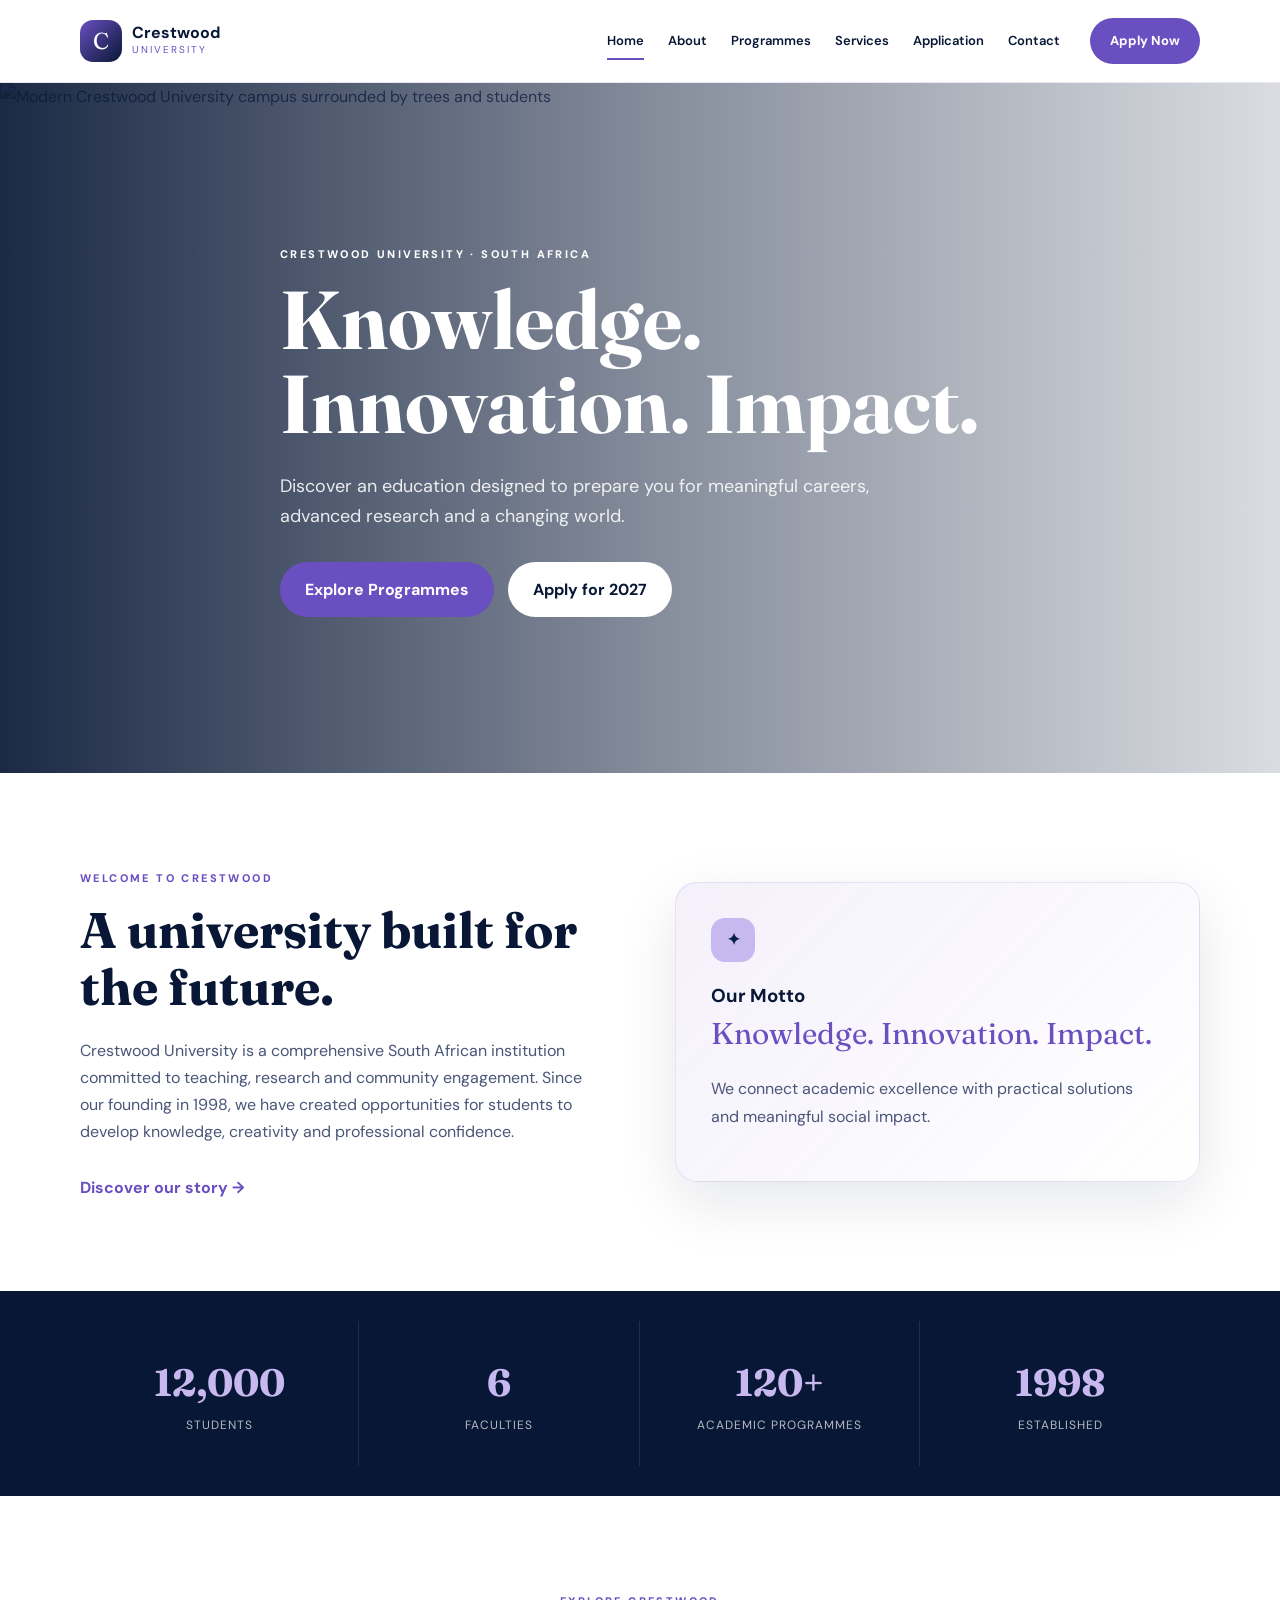
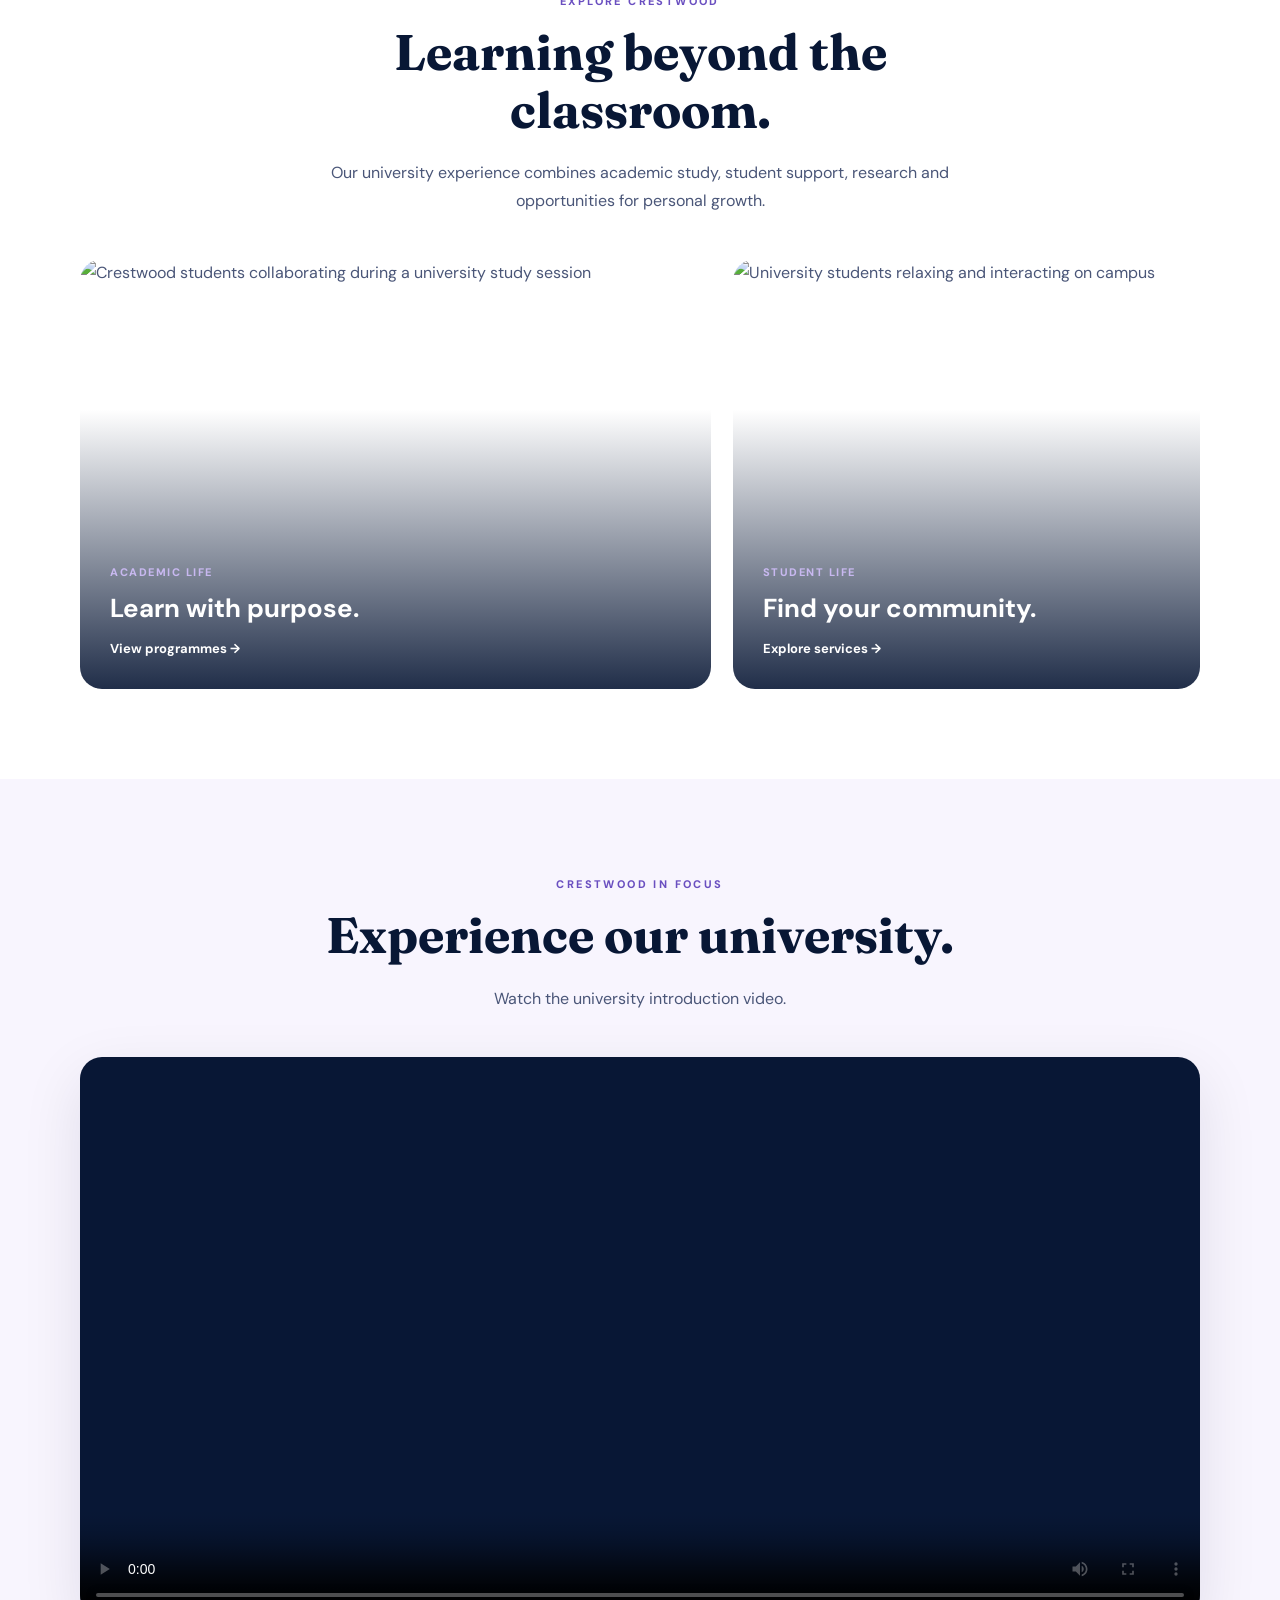
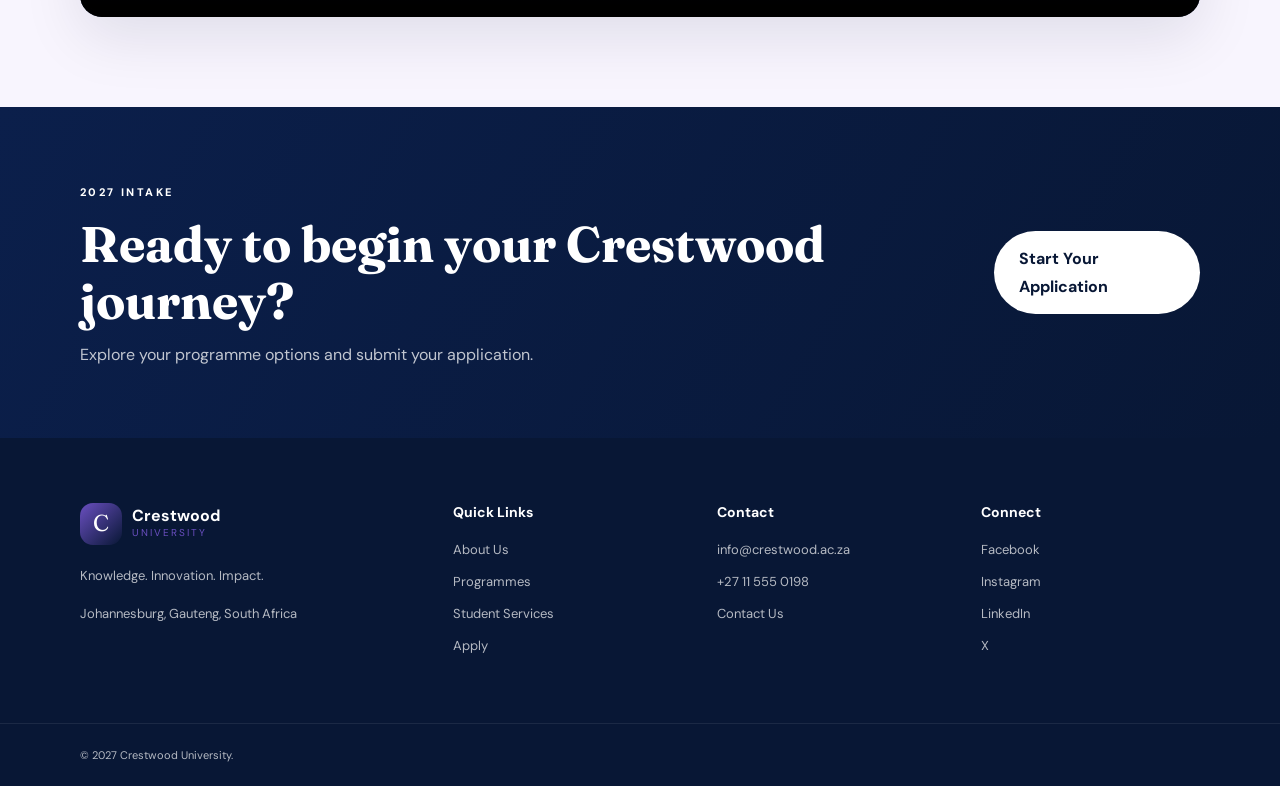
==== about.html @ a7cafe32 "Remove fictional wording from visible site copy" ====
<!DOCTYPE html>
<html lang="en">
<head>
    <meta charset="UTF-8">
    <meta name="viewport" content="width=device-width, initial-scale=1.0">
    <meta name="description" content="Crestwood University - Knowledge. Innovation. Impact.">
    <title>Crestwood University | Home</title>
    <link rel="stylesheet" href="style.css">
</head>
<body>

<header class="site-header">
    <div class="container nav-container">
        <a href="index.html" class="logo">
            <span class="logo-mark">C</span>
            <span>
                <strong>Crestwood</strong>
                <small>University</small>
            </span>
        </a>

        <nav class="main-nav" aria-label="Main navigation">
            <a href="index.html" class="active">Home</a>
            <a href="about.html">About</a>
            <a href="programmes.html">Programmes</a>
            <a href="services.html">Services</a>
            <a href="application.html">Application</a>
            <a href="contact.html">Contact</a>
        </nav>

        <a href="application.html" class="nav-cta">Apply Now</a>
    </div>
</header>

<main>

    <section class="hero">
        <img src="media/campus-hero.jpg" alt="Modern Crestwood University campus surrounded by trees and students">
        <div class="hero-overlay"></div>
        <div class="container hero-content">
            <span class="eyebrow">CRESTWOOD UNIVERSITY · SOUTH AFRICA</span>
            <h1>Knowledge.<br>Innovation. Impact.</h1>
            <p>Discover an education designed to prepare you for meaningful careers, advanced research and a changing world.</p>
            <div class="hero-actions">
                <a href="programmes.html" class="button button-primary">Explore Programmes</a>
                <a href="application.html" class="button button-light">Apply for 2027</a>
            </div>
        </div>
    </section>

    <section class="intro-section section-padding">
        <div class="container two-column">
            <div>
                <span class="eyebrow purple-text">WELCOME TO CRESTWOOD</span>
                <h2>A university built for the future.</h2>
                <p>Crestwood University is a comprehensive South African institution committed to teaching, research and community engagement. Since our founding in 1998, we have created opportunities for students to develop knowledge, creativity and professional confidence.</p>
                <a href="about.html" class="text-link">Discover our story →</a>
            </div>

            <div class="glass-card highlight-card">
                <span class="card-icon">✦</span>
                <h3>Our Motto</h3>
                <p class="large-text">Knowledge. Innovation. Impact.</p>
                <p>We connect academic excellence with practical solutions and meaningful social impact.</p>
            </div>
        </div>
    </section>

    <section class="stats-section">
        <div class="container stats-grid">
            <div class="stat-card">
                <strong>12,000</strong>
                <span>Students</span>
            </div>
            <div class="stat-card">
                <strong>6</strong>
                <span>Faculties</span>
            </div>
            <div class="stat-card">
                <strong>120+</strong>
                <span>Academic Programmes</span>
            </div>
            <div class="stat-card">
                <strong>1998</strong>
                <span>Established</span>
            </div>
        </div>
    </section>

    <section class="section-padding">
        <div class="container">
            <div class="section-heading">
                <span class="eyebrow purple-text">EXPLORE CRESTWOOD</span>
                <h2>Learning beyond the classroom.</h2>
                <p>Our university experience combines academic study, student support, research and opportunities for personal growth.</p>
            </div>

            <div class="image-grid">
                <article class="image-card large-image-card">
                    <img src="media/students-programmes.jpg" alt="Crestwood students collaborating during a university study session">
                    <div class="image-card-content">
                        <span>Academic Life</span>
                        <h3>Learn with purpose.</h3>
                        <a href="programmes.html">View programmes →</a>
                    </div>
                </article>

                <article class="image-card">
                    <img src="media/student-services.jpg" alt="University students relaxing and interacting on campus">
                    <div class="image-card-content">
                        <span>Student Life</span>
                        <h3>Find your community.</h3>
                        <a href="services.html">Explore services →</a>
                    </div>
                </article>
            </div>
        </div>
    </section>

    <section class="video-section section-padding">
        <div class="container">
            <div class="section-heading">
                <span class="eyebrow purple-text">CRESTWOOD IN FOCUS</span>
                <h2>Experience our university.</h2>
                <p>Watch the university introduction video.</p>
            </div>

            <div class="video-wrapper">
                <video controls poster="media/campus-hero.jpg">
                    <source src="media/crestwood-intro.mp4" type="video/mp4">
                    Your browser does not support HTML5 video. Please use a modern browser to view this content.
                </video>
            </div>
        </div>
    </section>

    <section class="cta-section">
        <div class="container cta-content">
            <div>
                <span class="eyebrow">2027 INTAKE</span>
                <h2>Ready to begin your Crestwood journey?</h2>
                <p>Explore your programme options and submit your application.</p>
            </div>
            <a href="application.html" class="button button-light">Start Your Application</a>
        </div>
    </section>

</main>

<footer class="site-footer">
    <div class="container footer-grid">
        <div>
            <a href="index.html" class="logo footer-logo">
                <span class="logo-mark">C</span>
                <span>
                    <strong>Crestwood</strong>
                    <small>University</small>
                </span>
            </a>
            <p>Knowledge. Innovation. Impact.</p>
            <p>Johannesburg, Gauteng, South Africa</p>
        </div>

        <div>
            <h3>Quick Links</h3>
            <a href="about.html">About Us</a>
            <a href="programmes.html">Programmes</a>
            <a href="services.html">Student Services</a>
            <a href="application.html">Apply</a>
        </div>

        <div>
            <h3>Contact</h3>
            <a href="mailto:info@crestwood.ac.za">info@crestwood.ac.za</a>
            <a href="tel:+27115550198">+27 11 555 0198</a>
            <a href="contact.html">Contact Us</a>
        </div>

        <div>
            <h3>Connect</h3>
            <a href="#" aria-label="Crestwood University Facebook">Facebook</a>
            <a href="#" aria-label="Crestwood University Instagram">Instagram</a>
            <a href="#" aria-label="Crestwood University LinkedIn">LinkedIn</a>
            <a href="#" aria-label="Crestwood University X">X</a>
        </div>
    </div>

    <div class="footer-bottom">
        <div class="container">
            <p>&copy; 2027 Crestwood University.</p>
        </div>
    </div>
</footer>

<script src="script.js"></script>
</body>
</html>
---- style.css ----
@import url('https://fonts.googleapis.com/css2?family=DM+Sans:wght@400;500;600;700;800&family=Fraunces:opsz,wght@9..144,600;9..144,700&display=swap');

:root {
    --navy-900: #081735;
    --navy-800: #0B1F4B;
    --navy-700: #1B3A80;

    --lilac-300: #C8B8F0;
    --lilac-200: #DDD2F7;
    --lilac-100: #EFEAFB;
    --lilac-50: #F8F5FE;

    --violet-600: #6A4FC0;
    --white: #FFFFFF;
    --muted: #4A5678;
    --error: #9E1A2D;
    --error-bg: #FDF2F2;
    --success: #12643E;
    --success-bg: #F0FDF4;

    --font-serif: "Fraunces", Georgia, serif;
    --font-sans: "DM Sans", -apple-system, BlinkMacSystemFont, "Segoe UI", Roboto, sans-serif;

    --text: var(--muted);
    --border: rgba(106, 79, 192, 0.14);
    --shadow: 0 20px 60px rgba(8, 23, 53, 0.10);
    --radius: 22px;
    --transition: 0.3s ease;
}

* {
    margin: 0;
    padding: 0;
    box-sizing: border-box;
}

html {
    scroll-behavior: smooth;
}

body {
    font-family: var(--font-sans);
    color: var(--text);
    background: var(--white);
    line-height: 1.7;
}

img {
    display: block;
    width: 100%;
}

a {
    color: inherit;
    text-decoration: none;
}

button,
input,
select,
textarea {
    font: inherit;
}

.container {
    width: min(1120px, calc(100% - 40px));
    margin: 0 auto;
}

.site-header {
    position: sticky;
    top: 0;
    z-index: 1000;
    background: rgba(255, 255, 255, 0.92);
    backdrop-filter: blur(18px);
    border-bottom: 1px solid var(--border);
}

.nav-container {
    min-height: 82px;
    display: flex;
    align-items: center;
    gap: 30px;
}

.logo {
    display: flex;
    align-items: center;
    gap: 10px;
    color: var(--navy-900);
    margin-right: auto;
}

.logo-mark {
    width: 42px;
    height: 42px;
    display: grid;
    place-items: center;
    border-radius: 13px;
    color: var(--white);
    background: linear-gradient(135deg, var(--violet-600), var(--navy-900));
    font-family: var(--font-serif);
    font-size: 23px;
}

.logo strong,
.logo small {
    display: block;
}

.logo strong {
    font-size: 16px;
    line-height: 1.1;
}

.logo small {
    font-size: 10px;
    text-transform: uppercase;
    letter-spacing: 2px;
    color: var(--violet-600);
}

.main-nav {
    display: flex;
    align-items: center;
    gap: 24px;
}

.main-nav a {
    font-size: 13px;
    font-weight: 600;
    color: var(--navy-900);
    position: relative;
    padding: 30px 0;
}

.main-nav a::after {
    content: "";
    position: absolute;
    left: 0;
    right: 0;
    bottom: 22px;
    height: 2px;
    background: var(--violet-600);
    transform: scaleX(0);
    transition: var(--transition);
}

.main-nav a:hover::after,
.main-nav a.active::after {
    transform: scaleX(1);
}

.nav-cta,
.button {
    display: inline-flex;
    align-items: center;
    justify-content: center;
    border-radius: 999px;
    font-weight: 700;
    transition: var(--transition);
    cursor: pointer;
}

.nav-cta {
    background: var(--violet-600);
    color: var(--white);
    padding: 12px 20px;
    font-size: 13px;
}

.nav-cta:hover,
.button-primary:hover {
    background: var(--navy-800);
    transform: translateY(-2px);
}

.hero {
    position: relative;
    min-height: 690px;
    display: flex;
    align-items: center;
    overflow: hidden;
}

.hero > img {
    position: absolute;
    inset: 0;
    width: 100%;
    height: 100%;
    object-fit: cover;
}

.hero-overlay {
    position: absolute;
    inset: 0;
    background: linear-gradient(90deg, rgba(8, 23, 53, 0.92), rgba(8, 23, 53, 0.5), rgba(8, 23, 53, 0.15));
}

.hero-content {
    position: relative;
    z-index: 2;
    color: var(--white);
    max-width: 720px;
}

.eyebrow {
    display: inline-block;
    margin-bottom: 14px;
    font-size: 11px;
    font-weight: 800;
    letter-spacing: 2.4px;
    text-transform: uppercase;
}

.purple-text {
    color: var(--violet-600);
}

.hero h1,
.page-hero h1 {
    font-family: var(--font-serif);
    font-size: clamp(48px, 7vw, 82px);
    line-height: 1.03;
    margin-bottom: 24px;
}

.hero p {
    max-width: 620px;
    font-size: 18px;
    color: rgba(255, 255, 255, 0.88);
    margin-bottom: 30px;
}

.hero-actions,
.form-actions {
    display: flex;
    flex-wrap: wrap;
    gap: 14px;
}

.button {
    padding: 14px 25px;
    border: 0;
}

.button-primary {
    color: var(--white);
    background: var(--violet-600);
}

.button-light {
    color: var(--navy-900);
    background: var(--white);
}

.button-secondary {
    color: var(--navy-900);
    background: var(--lilac-50);
}

.button-secondary:hover {
    background: var(--lilac-300);
}

.section-padding {
    padding: 90px 0;
}

.intro-section {
    background: var(--white);
}

.two-column {
    display: grid;
    grid-template-columns: 1fr 1fr;
    gap: 70px;
    align-items: center;
}

h2 {
    color: var(--navy-900);
    font-family: var(--font-serif);
    font-size: clamp(34px, 4vw, 50px);
    line-height: 1.15;
    margin-bottom: 20px;
}

h3 {
    color: var(--navy-900);
    line-height: 1.3;
}

p {
    margin-bottom: 16px;
}

.text-link {
    display: inline-block;
    color: var(--violet-600);
    font-weight: 700;
    margin-top: 12px;
}

.glass-card {
    background: rgba(255, 255, 255, 0.65);
    border: 1px solid rgba(106, 79, 192, 0.15);
    box-shadow: var(--shadow);
    backdrop-filter: blur(18px);
    border-radius: var(--radius);
    padding: 35px;
}

.highlight-card {
    background: linear-gradient(135deg, rgba(243, 239, 251, 0.9), rgba(255, 255, 255, 0.8));
}

.card-icon {
    display: inline-grid;
    place-items: center;
    width: 44px;
    height: 44px;
    border-radius: 14px;
    background: var(--lilac-300);
    color: var(--navy-800);
    font-weight: 800;
    margin-bottom: 22px;
}

.large-text {
    color: var(--violet-600);
    font-family: var(--font-serif);
    font-size: 30px;
}

.stats-section {
    padding: 30px 0;
    background: var(--navy-900);
}

.stats-grid {
    display: grid;
    grid-template-columns: repeat(4, 1fr);
    gap: 1px;
}

.stat-card {
    text-align: center;
    color: var(--white);
    padding: 30px;
    border-right: 1px solid rgba(255, 255, 255, 0.1);
}

.stat-card:last-child {
    border-right: 0;
}

.stat-card strong,
.stat-card span {
    display: block;
}

.stat-card strong {
    font-family: var(--font-serif);
    font-size: 38px;
    color: var(--lilac-300);
}

.stat-card span {
    font-size: 12px;
    text-transform: uppercase;
    letter-spacing: 1px;
    color: rgba(255, 255, 255, 0.7);
}

.section-heading {
    max-width: 700px;
    margin: 0 auto 45px;
    text-align: center;
}

.left-heading {
    text-align: left;
    margin-left: 0;
    margin-bottom: 30px;
}

.image-grid {
    display: grid;
    grid-template-columns: 1.35fr 1fr;
    gap: 22px;
}

.image-card {
    position: relative;
    min-height: 430px;
    overflow: hidden;
    border-radius: var(--radius);
}

.image-card img {
    height: 100%;
    object-fit: cover;
    transition: transform 0.5s ease;
}

.image-card:hover img {
    transform: scale(1.04);
}

.image-card::after {
    content: "";
    position: absolute;
    inset: 0;
    background: linear-gradient(transparent 35%, rgba(8, 23, 53, 0.9));
}

.image-card-content {
    position: absolute;
    z-index: 2;
    left: 30px;
    right: 30px;
    bottom: 28px;
    color: var(--white);
}

.image-card-content span {
    color: var(--lilac-300);
    font-size: 11px;
    text-transform: uppercase;
    letter-spacing: 1.5px;
    font-weight: 800;
}

.image-card-content h3 {
    color: var(--white);
    font-size: 26px;
    margin: 8px 0;
}

.image-card-content a {
    font-size: 13px;
    font-weight: 700;
}

.video-section {
    background: var(--lilac-50);
}

.video-wrapper {
    overflow: hidden;
    border-radius: var(--radius);
    box-shadow: var(--shadow);
    background: var(--navy-900);
}

.video-wrapper video {
    width: 100%;
    display: block;
    max-height: 600px;
}

.cta-section {
    background: linear-gradient(120deg, var(--navy-800), var(--navy-900));
    color: var(--white);
    padding: 70px 0;
}

.cta-content {
    display: flex;
    align-items: center;
    justify-content: space-between;
    gap: 40px;
}

.cta-content h2 {
    color: var(--white);
    margin-bottom: 10px;
}

.cta-content p {
    color: rgba(255, 255, 255, 0.75);
    margin-bottom: 0;
}

.page-hero {
    padding: 130px 0 110px;
    color: var(--white);
    background:
            radial-gradient(circle at 80% 20%, rgba(217, 200, 243, 0.35), transparent 30%),
            linear-gradient(135deg, var(--navy-900), var(--navy-800));
}

.page-hero h1 {
    font-size: clamp(44px, 6vw, 70px);
    max-width: 850px;
}

.page-hero p {
    max-width: 650px;
    color: rgba(255, 255, 255, 0.78);
    font-size: 17px;
}

.rounded-image {
    overflow: hidden;
    border-radius: var(--radius);
    box-shadow: var(--shadow);
}

.rounded-image img {
    aspect-ratio: 4 / 3;
    object-fit: cover;
}

.soft-section {
    background: var(--lilac-50);
}

.mission-grid,
.faculty-grid,
.card-grid {
    display: grid;
    gap: 22px;
}

.mission-grid {
    grid-template-columns: repeat(3, 1fr);
}

.faculty-grid {
    grid-template-columns: repeat(3, 1fr);
}

.faculty-card {
    padding: 30px;
    border: 1px solid var(--border);
    border-radius: var(--radius);
    background: var(--white);
    transition: var(--transition);
}

.faculty-card:hover,
.service-card:hover {
    transform: translateY(-5px);
    box-shadow: var(--shadow);
}

.faculty-card span,
.service-number {
    color: var(--violet-600);
    font-weight: 800;
    font-size: 12px;
}

.faculty-card h3 {
    margin: 18px 0 10px;
    font-size: 20px;
}

.faculty-card p {
    color: var(--muted);
    font-size: 14px;
}

.table-wrapper {
    overflow-x: auto;
    border-radius: var(--radius);
    box-shadow: var(--shadow);
}

table {
    width: 100%;
    border-collapse: collapse;
    background: var(--white);
    min-width: 850px;
}

caption {
    position: absolute;
    width: 1px;
    height: 1px;
    padding: 0;
    margin: -1px;
    overflow: hidden;
    clip: rect(0, 0, 0, 0);
    white-space: nowrap;
    border: 0;
}

th,
td {
    padding: 17px 18px;
    text-align: left;
    border-bottom: 1px solid var(--border);
}

th {
    background: var(--navy-900);
    color: var(--white);
    font-size: 12px;
    text-transform: uppercase;
    letter-spacing: 0.7px;
}

td {
    font-size: 14px;
}

tbody tr:hover {
    background: var(--lilac-50);
}

.four-columns {
    grid-template-columns: repeat(4, 1fr);
}

.service-grid {
    display: grid;
    grid-template-columns: repeat(3, 1fr);
    gap: 22px;
}

.service-card {
    padding: 35px;
    border-radius: var(--radius);
    background: var(--white);
    border: 1px solid var(--border);
    transition: var(--transition);
}

.service-card h3 {
    margin: 14px 0;
}

.service-card p {
    color: var(--muted);
    font-size: 14px;
}

.service-card a {
    color: var(--violet-600);
    font-size: 13px;
    font-weight: 700;
}

.external-links-section {
    background: var(--white);
}

.link-list {
    display: grid;
    gap: 12px;
}

.link-list a {
    display: flex;
    align-items: center;
    justify-content: space-between;
    padding: 22px 25px;
    border-radius: 15px;
    background: var(--lilac-50);
    color: var(--navy-900);
    font-weight: 700;
    transition: var(--transition);
}

.link-list a:hover {
    background: var(--lilac-300);
    transform: translateX(5px);
}

.application-layout {
    display: grid;
    grid-template-columns: 0.75fr 1.25fr;
    gap: 45px;
    align-items: start;
}

.application-intro > img {
    border-radius: var(--radius);
    aspect-ratio: 4 / 3;
    object-fit: cover;
    margin-bottom: 25px;
}

.check-list {
    list-style: none;
    display: grid;
    gap: 12px;
}

.check-list li {
    padding-left: 28px;
    position: relative;
}

.check-list li::before {
    content: "✓";
    position: absolute;
    left: 0;
    color: var(--violet-600);
    font-weight: 800;
}

.form-card {
    background: var(--white);
    border: 1px solid var(--border);
    border-radius: var(--radius);
    padding: 40px;
    box-shadow: var(--shadow);
}

fieldset {
    border: 0;
    padding: 0;
    margin: 0 0 35px;
}

legend {
    width: 100%;
    padding-bottom: 12px;
    margin-bottom: 22px;
    border-bottom: 1px solid var(--border);
    color: var(--navy-900);
    font-family: var(--font-serif);
    font-size: 25px;
    font-weight: 700;
}

.form-grid {
    display: grid;
    grid-template-columns: repeat(2, 1fr);
    gap: 20px;
}

.form-group {
    display: flex;
    flex-direction: column;
}

.full-width {
    grid-column: 1 / -1;
}

.form-group label,
.field-description {
    color: var(--navy-900);
    font-size: 13px;
    font-weight: 700;
    margin-bottom: 8px;
}

input,
select,
textarea {
    width: 100%;
    border: 1px solid rgba(8, 23, 53, 0.14);
    border-radius: 12px;
    padding: 13px 15px;
    background: #F8F5FE;
    color: var(--text);
    outline: none;
    transition: var(--transition);
}

input:focus,
select:focus,
textarea:focus {
    border-color: var(--violet-600);
    box-shadow: 0 0 0 4px rgba(106, 79, 192, 0.1);
}

textarea {
    resize: vertical;
}

.radio-group,
.checkbox-group {
    display: flex;
    flex-wrap: wrap;
    gap: 15px 25px;
}

.radio-group label,
.checkbox-group label {
    display: flex;
    align-items: center;
    gap: 8px;
    font-size: 14px;
    cursor: pointer;
}

.radio-group input,
.checkbox-group input {
    width: auto;
}

.error-message {
    min-height: 18px;
    color: #9E1A2D;
    font-size: 12px;
    margin-top: 5px;
}

.form-message {
    display: none;
    padding: 16px 18px;
    margin-bottom: 20px;
    border-radius: 12px;
    font-size: 14px;
    font-weight: 600;
}

.form-message.success {
    display: block;
    color: #12643E;
    background: #F0FDF4;
    border: 1px solid #C8B8F0;
}

.form-message.error {
    display: block;
    color: #9E1A2D;
    background: #FDF2F2;
    border: 1px solid #DDD2F7;
}

.contact-grid {
    display: grid;
    grid-template-columns: 1fr 1fr;
    gap: 70px;
    align-items: center;
}

.contact-details {
    display: grid;
    gap: 25px;
    margin-top: 35px;
}

.contact-details div {
    padding-bottom: 20px;
    border-bottom: 1px solid var(--border);
}

.contact-details span,
.contact-details strong,
.contact-details a {
    display: block;
}

.contact-details span {
    color: var(--violet-600);
    font-size: 11px;
    text-transform: uppercase;
    letter-spacing: 1.5px;
    font-weight: 800;
    margin-bottom: 5px;
}

.contact-details strong,
.contact-details a {
    color: var(--navy-900);
}

.contact-details a:hover {
    color: var(--violet-600);
}

.narrow-container {
    max-width: 850px;
}

.site-footer {
    background: var(--navy-900);
    color: rgba(255, 255, 255, 0.7);
    padding-top: 65px;
}

.footer-grid {
    display: grid;
    grid-template-columns: 1.5fr 1fr 1fr 1fr;
    gap: 45px;
    padding-bottom: 55px;
}

.footer-logo {
    color: var(--white);
    margin-bottom: 20px;
}

.site-footer h3 {
    color: var(--white);
    font-size: 14px;
    margin-bottom: 18px;
}

.site-footer p {
    font-size: 13px;
}

.site-footer > .container a:not(.logo) {
    display: block;
    font-size: 13px;
    margin-bottom: 10px;
}

.site-footer > .container a:not(.logo):hover {
    color: var(--lilac-300);
}

.footer-bottom {
    padding: 22px 0;
    border-top: 1px solid rgba(255, 255, 255, 0.08);
}

.footer-bottom p {
    margin: 0;
    font-size: 11px;
}

@media (max-width: 1000px) {
    .main-nav {
        gap: 14px;
    }

    .main-nav a {
        font-size: 12px;
    }

    .nav-container {
        gap: 18px;
    }

    .service-grid,
    .faculty-grid {
        grid-template-columns: repeat(2, 1fr);
    }

    .four-columns {
        grid-template-columns: repeat(2, 1fr);
    }

    .footer-grid {
        grid-template-columns: repeat(2, 1fr);
    }
}

@media (max-width: 760px) {
    .container {
        width: min(100% - 28px, 600px);
    }

    .site-header {
        position: relative;
    }

    .nav-container {
        flex-wrap: wrap;
        padding: 16px 0;
    }

    .logo {
        margin-right: auto;
    }

    .main-nav {
        order: 3;
        width: 100%;
        overflow-x: auto;
        justify-content: flex-start;
        padding-bottom: 3px;
    }

    .main-nav a {
        white-space: nowrap;
        padding: 8px 0;
    }

    .main-nav a::after {
        bottom: 0;
    }

    .nav-cta {
        padding: 10px 16px;
    }

    .hero {
        min-height: 610px;
    }

    .hero h1 {
        font-size: 50px;
    }

    .hero p {
        font-size: 16px;
    }

    .section-padding {
        padding: 65px 0;
    }

    .two-column,
    .contact-grid,
    .application-layout,
    .image-grid {
        grid-template-columns: 1fr;
        gap: 35px;
    }

    .stats-grid {
        grid-template-columns: repeat(2, 1fr);
    }

    .stat-card {
        border-bottom: 1px solid rgba(255, 255, 255, 0.1);
    }

    .mission-grid,
    .service-grid,
    .faculty-grid,
    .four-columns {
        grid-template-columns: 1fr;
    }

    .form-grid {
        grid-template-columns: 1fr;
    }

    .full-width {
        grid-column: auto;
    }

    .form-card {
        padding: 25px;
    }

    .cta-content {
        align-items: flex-start;
        flex-direction: column;
    }

    .footer-grid {
        grid-template-columns: 1fr;
        gap: 30px;
    }

    .page-hero {
        padding: 90px 0 80px;
    }

    .page-hero h1 {
        font-size: 48px;
    }
}

@media (max-width: 480px) {
    .hero h1 {
        font-size: 42px;
    }

    .hero-actions,
    .form-actions {
        flex-direction: column;
        align-items: stretch;
    }

    .button {
        width: 100%;
    }

    .stats-grid {
        grid-template-columns: 1fr;
    }

    .stat-card {
        border-right: 0;
    }

    .radio-group,
    .checkbox-group {
        flex-direction: column;
        gap: 12px;
    }
}
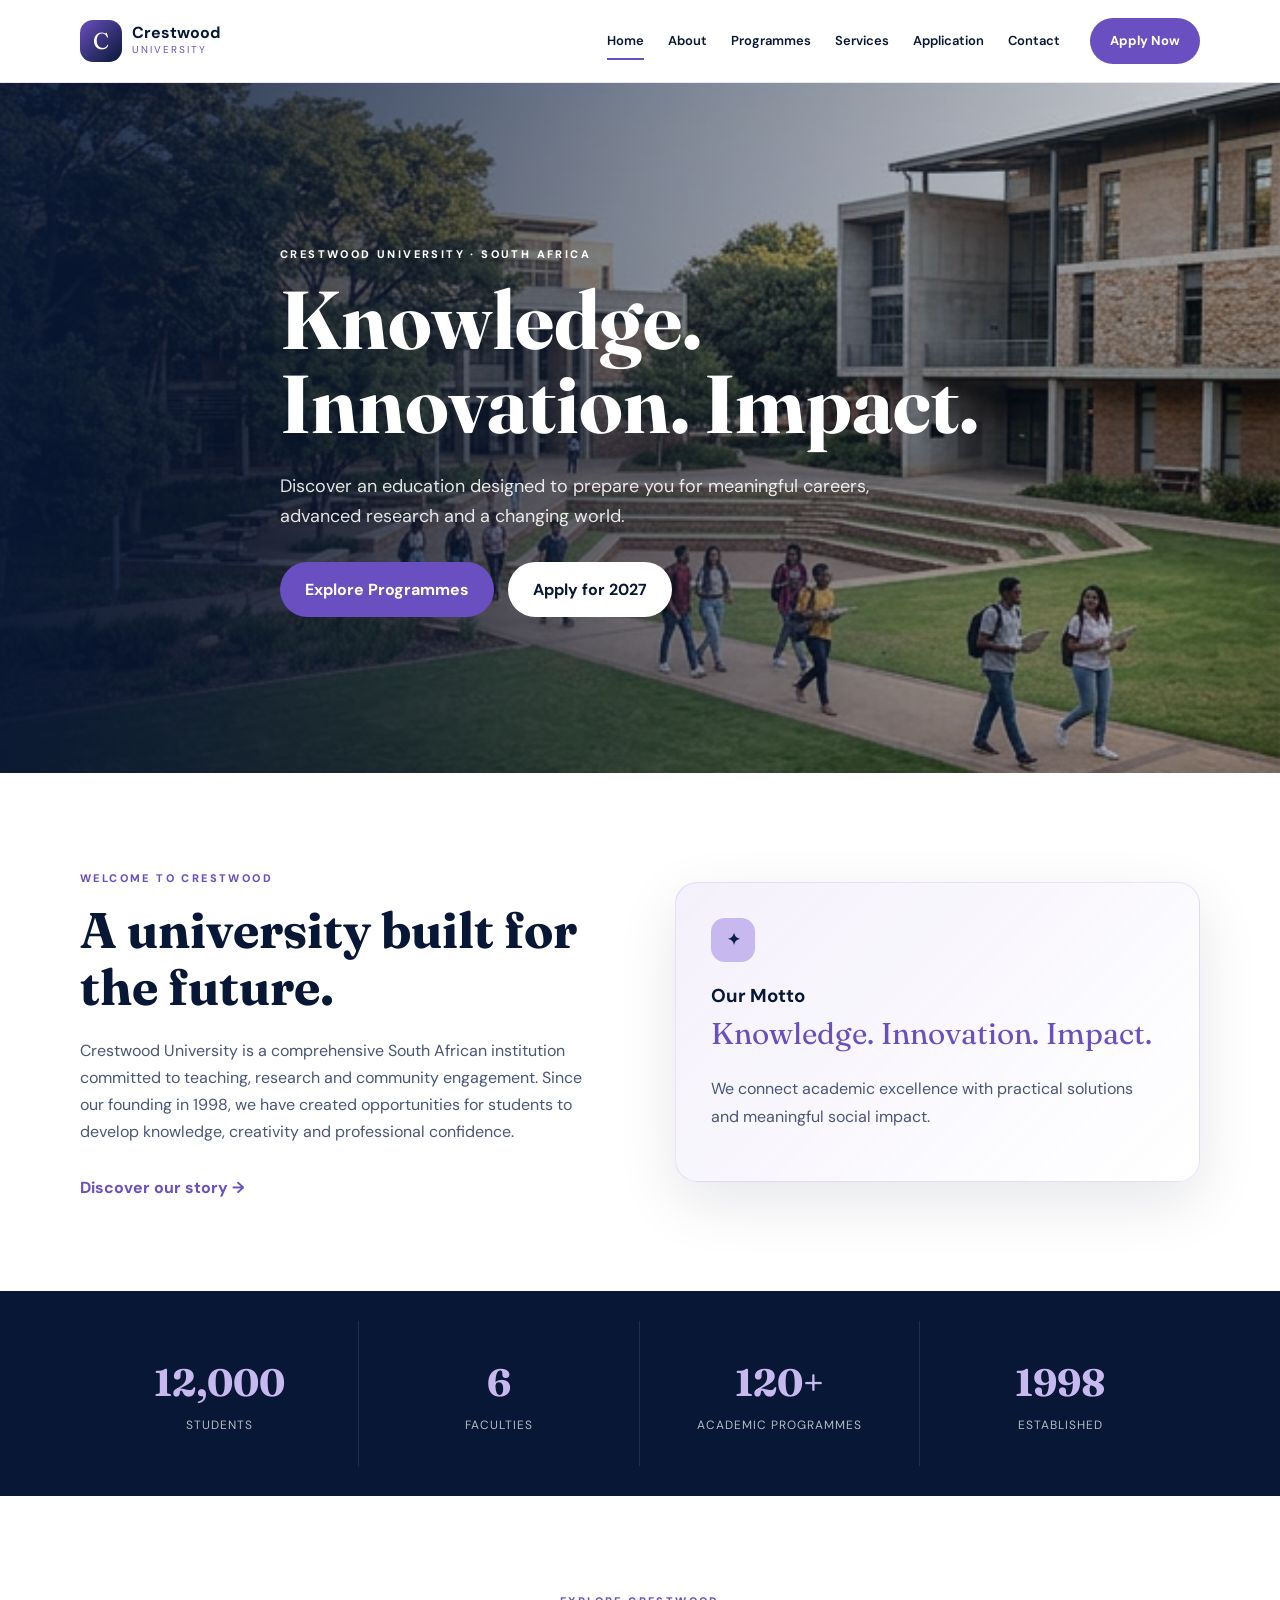
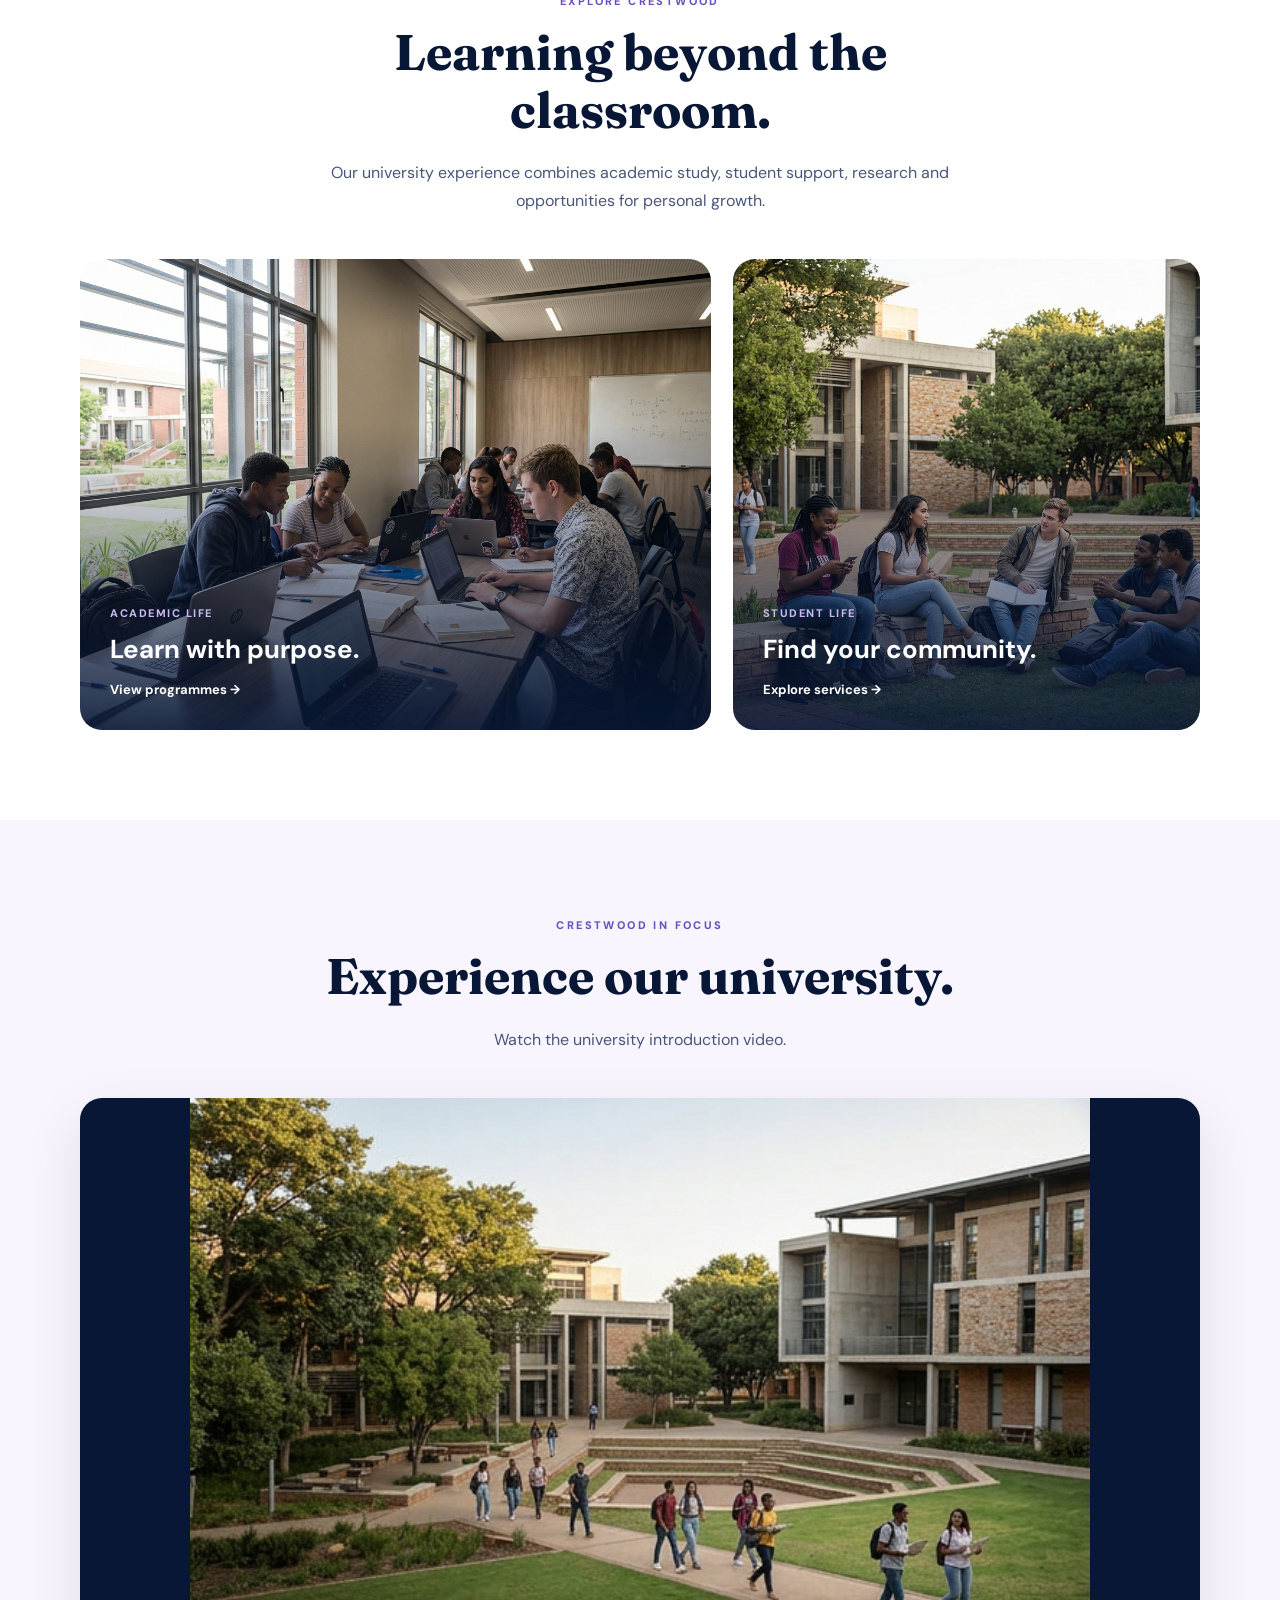
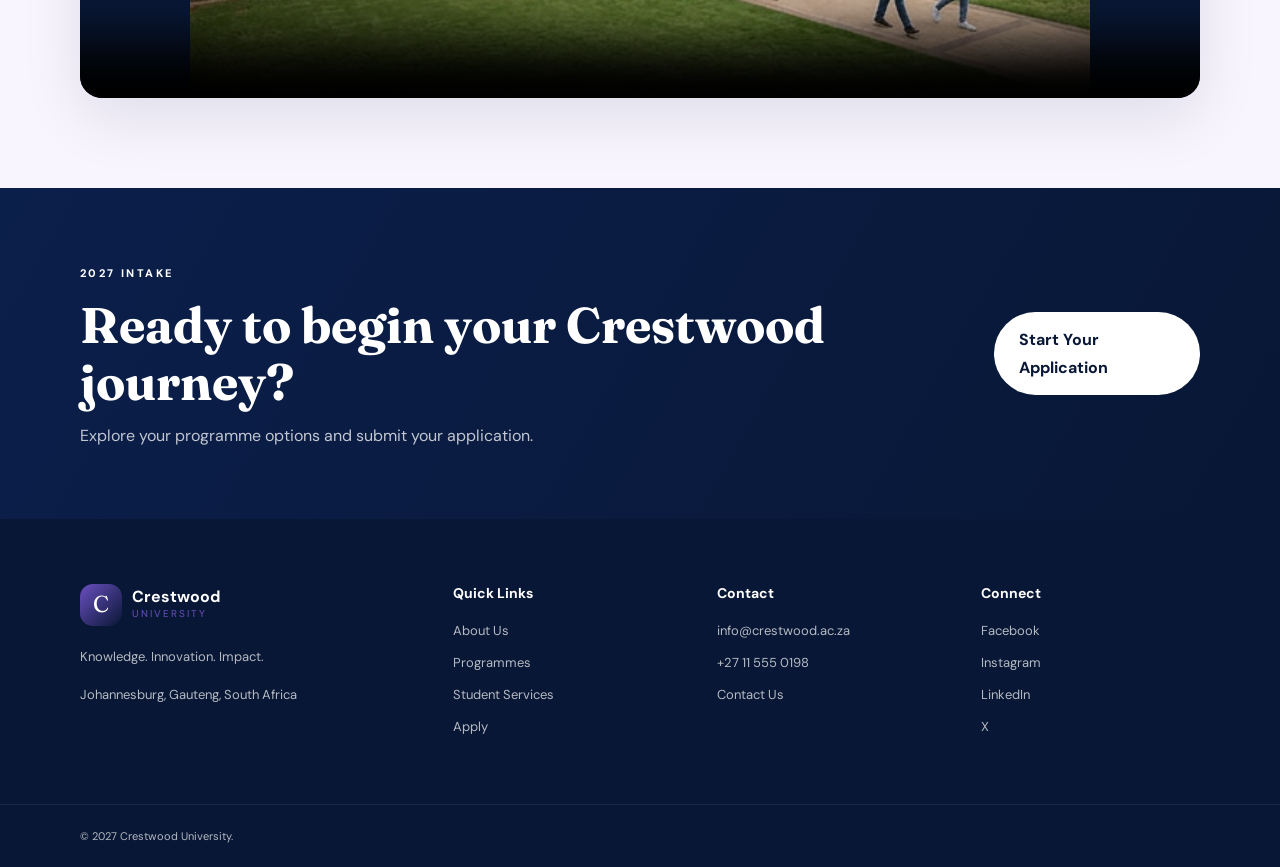
==== commit 5a3a8b2a: "Added media files" ====
--- a/about.html
+++ b/about.html
@@ -35,7 +35,7 @@
 <main>
 
     <section class="hero">
-        <img src="media/campus-hero.jpg" alt="Modern Crestwood University campus surrounded by trees and students">
+        <img src="media/campus-hero.png" alt="Modern Crestwood University campus surrounded by trees and students">
         <div class="hero-overlay"></div>
         <div class="container hero-content">
             <span class="eyebrow">CRESTWOOD UNIVERSITY · SOUTH AFRICA</span>
@@ -97,7 +97,7 @@
 
             <div class="image-grid">
                 <article class="image-card large-image-card">
-                    <img src="media/students-programmes.jpg" alt="Crestwood students collaborating during a university study session">
+                    <img src="media/students-programmes.png" alt="Crestwood students collaborating during a university study session">
                     <div class="image-card-content">
                         <span>Academic Life</span>
                         <h3>Learn with purpose.</h3>
@@ -106,7 +106,7 @@
                 </article>
 
                 <article class="image-card">
-                    <img src="media/student-services.jpg" alt="University students relaxing and interacting on campus">
+                    <img src="media/student-services.png" alt="University students relaxing and interacting on campus">
                     <div class="image-card-content">
                         <span>Student Life</span>
                         <h3>Find your community.</h3>
@@ -126,7 +126,7 @@
             </div>
 
             <div class="video-wrapper">
-                <video controls poster="media/campus-hero.jpg">
+                <video controls poster="media/campus-hero.png">
                     <source src="media/crestwood-intro.mp4" type="video/mp4">
                     Your browser does not support HTML5 video. Please use a modern browser to view this content.
                 </video>
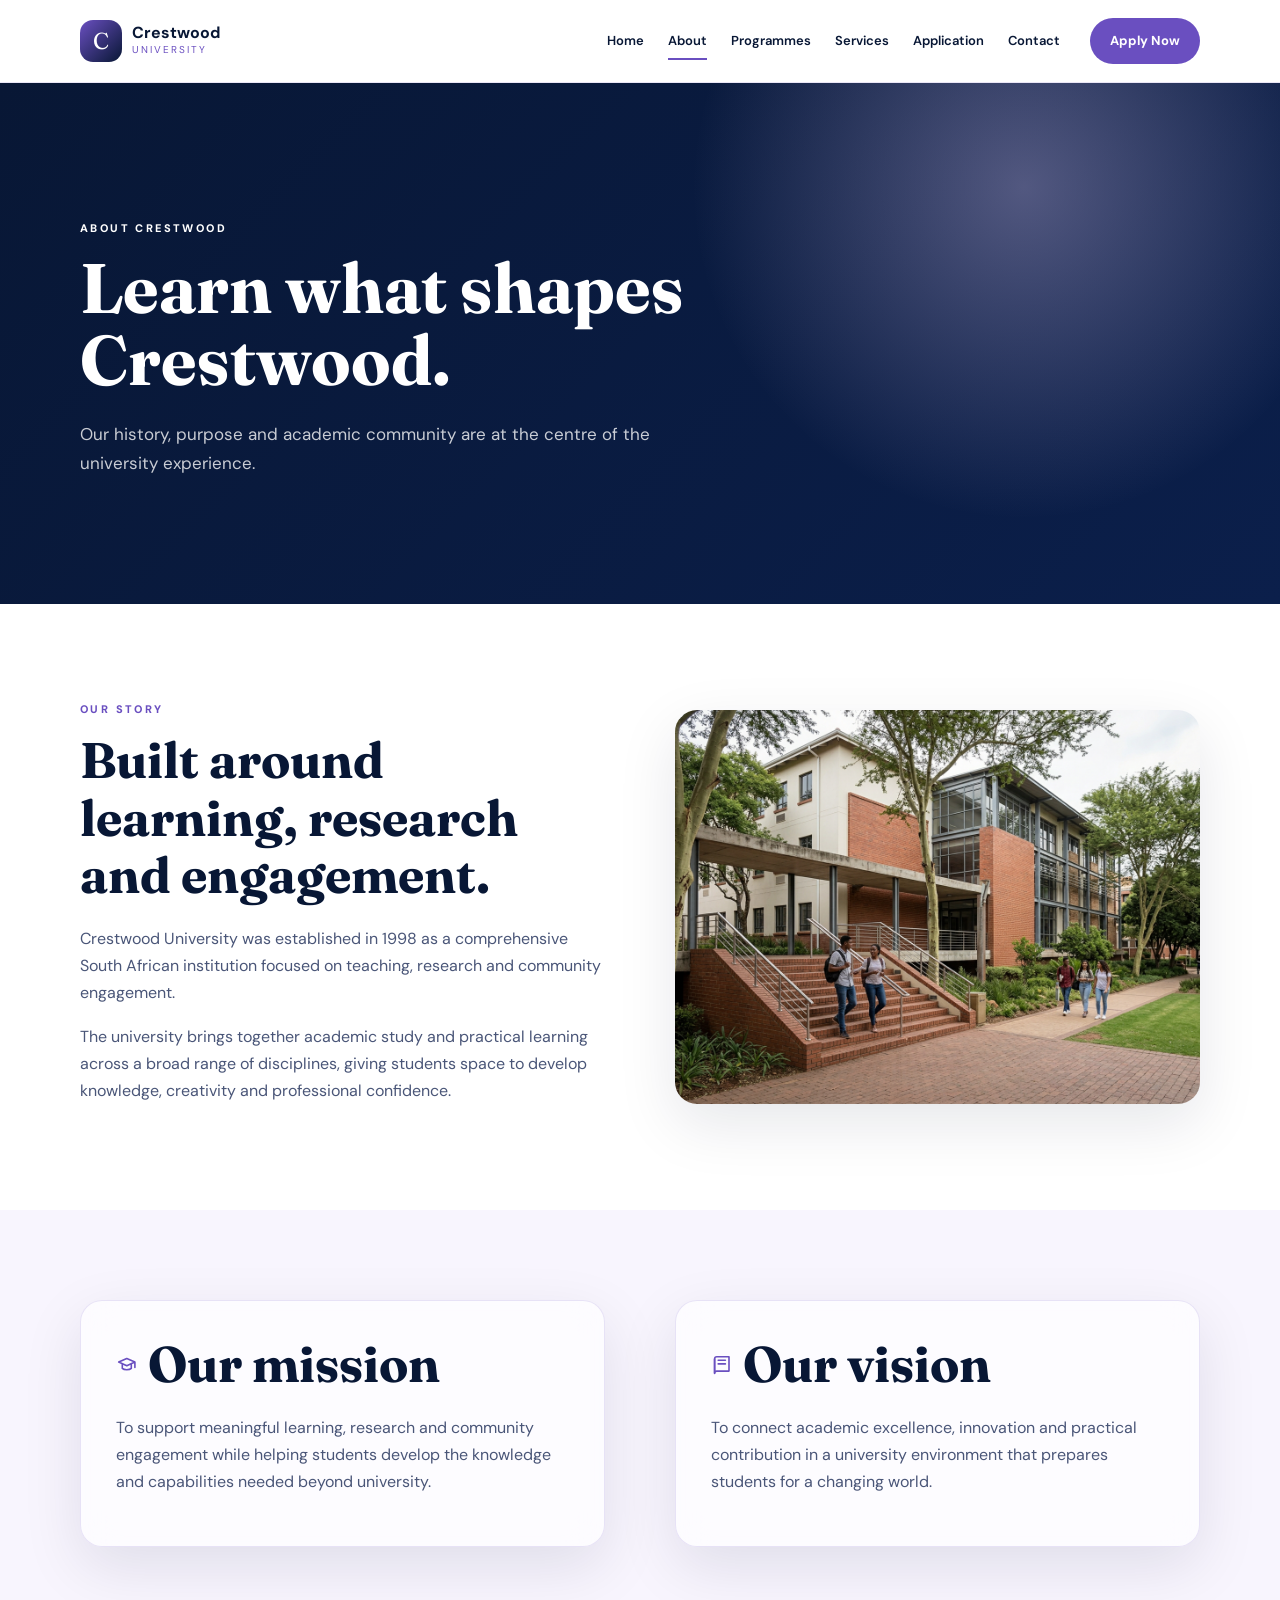
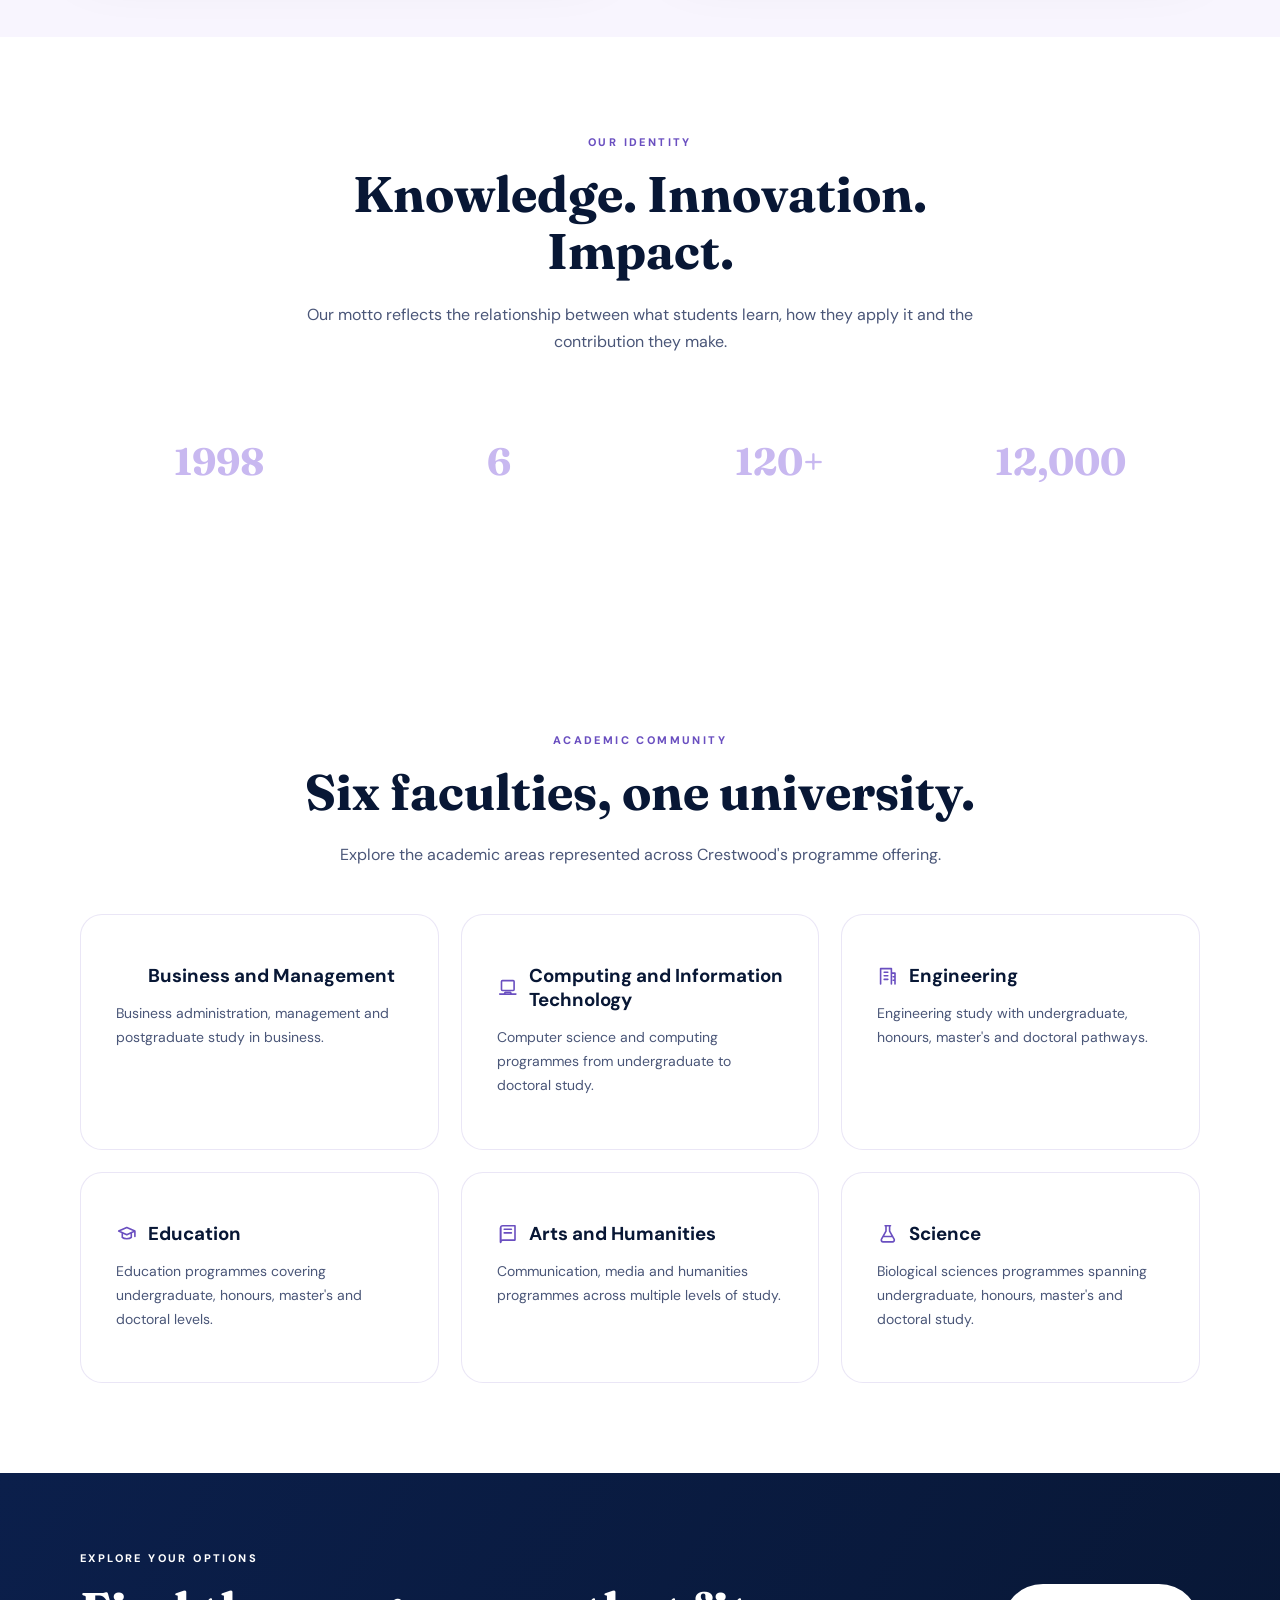
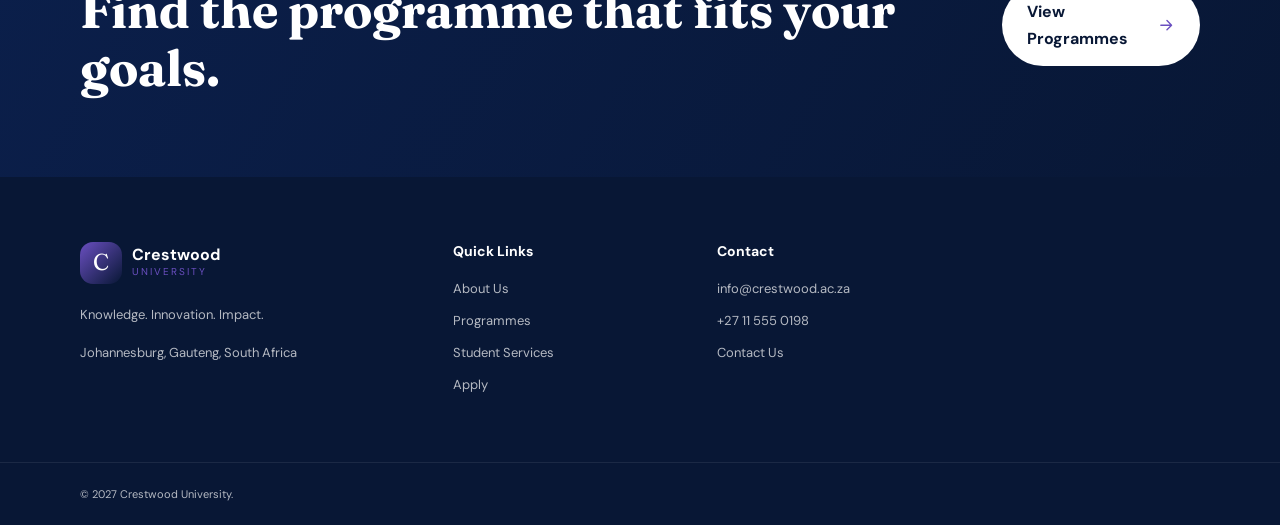
==== commit 62d5e1a7: "Restore unique page content and add icons" ====
--- a/about.html
+++ b/about.html
@@ -1,197 +1,16 @@
 <!DOCTYPE html>
-<html lang="en">
-<head>
-    <meta charset="UTF-8">
-    <meta name="viewport" content="width=device-width, initial-scale=1.0">
-    <meta name="description" content="Crestwood University - Knowledge. Innovation. Impact.">
-    <title>Crestwood University | Home</title>
-    <link rel="stylesheet" href="style.css">
-</head>
-<body>
-
-<header class="site-header">
-    <div class="container nav-container">
-        <a href="index.html" class="logo">
-            <span class="logo-mark">C</span>
-            <span>
-                <strong>Crestwood</strong>
-                <small>University</small>
-            </span>
-        </a>
-
-        <nav class="main-nav" aria-label="Main navigation">
-            <a href="index.html" class="active">Home</a>
-            <a href="about.html">About</a>
-            <a href="programmes.html">Programmes</a>
-            <a href="services.html">Services</a>
-            <a href="application.html">Application</a>
-            <a href="contact.html">Contact</a>
-        </nav>
-
-        <a href="application.html" class="nav-cta">Apply Now</a>
-    </div>
-</header>
-
-<main>
-
-    <section class="hero">
-        <img src="media/campus-hero.png" alt="Modern Crestwood University campus surrounded by trees and students">
-        <div class="hero-overlay"></div>
-        <div class="container hero-content">
-            <span class="eyebrow">CRESTWOOD UNIVERSITY · SOUTH AFRICA</span>
-            <h1>Knowledge.<br>Innovation. Impact.</h1>
-            <p>Discover an education designed to prepare you for meaningful careers, advanced research and a changing world.</p>
-            <div class="hero-actions">
-                <a href="programmes.html" class="button button-primary">Explore Programmes</a>
-                <a href="application.html" class="button button-light">Apply for 2027</a>
-            </div>
-        </div>
-    </section>
-
-    <section class="intro-section section-padding">
-        <div class="container two-column">
-            <div>
-                <span class="eyebrow purple-text">WELCOME TO CRESTWOOD</span>
-                <h2>A university built for the future.</h2>
-                <p>Crestwood University is a comprehensive South African institution committed to teaching, research and community engagement. Since our founding in 1998, we have created opportunities for students to develop knowledge, creativity and professional confidence.</p>
-                <a href="about.html" class="text-link">Discover our story →</a>
-            </div>
-
-            <div class="glass-card highlight-card">
-                <span class="card-icon">✦</span>
-                <h3>Our Motto</h3>
-                <p class="large-text">Knowledge. Innovation. Impact.</p>
-                <p>We connect academic excellence with practical solutions and meaningful social impact.</p>
-            </div>
-        </div>
-    </section>
-
-    <section class="stats-section">
-        <div class="container stats-grid">
-            <div class="stat-card">
-                <strong>12,000</strong>
-                <span>Students</span>
-            </div>
-            <div class="stat-card">
-                <strong>6</strong>
-                <span>Faculties</span>
-            </div>
-            <div class="stat-card">
-                <strong>120+</strong>
-                <span>Academic Programmes</span>
-            </div>
-            <div class="stat-card">
-                <strong>1998</strong>
-                <span>Established</span>
-            </div>
-        </div>
-    </section>
-
-    <section class="section-padding">
-        <div class="container">
-            <div class="section-heading">
-                <span class="eyebrow purple-text">EXPLORE CRESTWOOD</span>
-                <h2>Learning beyond the classroom.</h2>
-                <p>Our university experience combines academic study, student support, research and opportunities for personal growth.</p>
-            </div>
-
-            <div class="image-grid">
-                <article class="image-card large-image-card">
-                    <img src="media/students-programmes.png" alt="Crestwood students collaborating during a university study session">
-                    <div class="image-card-content">
-                        <span>Academic Life</span>
-                        <h3>Learn with purpose.</h3>
-                        <a href="programmes.html">View programmes →</a>
-                    </div>
-                </article>
-
-                <article class="image-card">
-                    <img src="media/student-services.png" alt="University students relaxing and interacting on campus">
-                    <div class="image-card-content">
-                        <span>Student Life</span>
-                        <h3>Find your community.</h3>
-                        <a href="services.html">Explore services →</a>
-                    </div>
-                </article>
-            </div>
-        </div>
-    </section>
-
-    <section class="video-section section-padding">
-        <div class="container">
-            <div class="section-heading">
-                <span class="eyebrow purple-text">CRESTWOOD IN FOCUS</span>
-                <h2>Experience our university.</h2>
-                <p>Watch the university introduction video.</p>
-            </div>
-
-            <div class="video-wrapper">
-                <video controls poster="media/campus-hero.png">
-                    <source src="media/crestwood-intro.mp4" type="video/mp4">
-                    Your browser does not support HTML5 video. Please use a modern browser to view this content.
-                </video>
-            </div>
-        </div>
-    </section>
-
-    <section class="cta-section">
-        <div class="container cta-content">
-            <div>
-                <span class="eyebrow">2027 INTAKE</span>
-                <h2>Ready to begin your Crestwood journey?</h2>
-                <p>Explore your programme options and submit your application.</p>
-            </div>
-            <a href="application.html" class="button button-light">Start Your Application</a>
-        </div>
-    </section>
-
-</main>
-
-<footer class="site-footer">
-    <div class="container footer-grid">
-        <div>
-            <a href="index.html" class="logo footer-logo">
-                <span class="logo-mark">C</span>
-                <span>
-                    <strong>Crestwood</strong>
-                    <small>University</small>
-                </span>
-            </a>
-            <p>Knowledge. Innovation. Impact.</p>
-            <p>Johannesburg, Gauteng, South Africa</p>
-        </div>
-
-        <div>
-            <h3>Quick Links</h3>
-            <a href="about.html">About Us</a>
-            <a href="programmes.html">Programmes</a>
-            <a href="services.html">Student Services</a>
-            <a href="application.html">Apply</a>
-        </div>
-
-        <div>
-            <h3>Contact</h3>
-            <a href="mailto:info@crestwood.ac.za">info@crestwood.ac.za</a>
-            <a href="tel:+27115550198">+27 11 555 0198</a>
-            <a href="contact.html">Contact Us</a>
-        </div>
-
-        <div>
-            <h3>Connect</h3>
-            <a href="#" aria-label="Crestwood University Facebook">Facebook</a>
-            <a href="#" aria-label="Crestwood University Instagram">Instagram</a>
-            <a href="#" aria-label="Crestwood University LinkedIn">LinkedIn</a>
-            <a href="#" aria-label="Crestwood University X">X</a>
-        </div>
-    </div>
-
-    <div class="footer-bottom">
-        <div class="container">
-            <p>&copy; 2027 Crestwood University.</p>
-        </div>
-    </div>
-</footer>
-
-<script src="script.js"></script>
-</body>
-</html>
+<html lang="en"><head><meta charset="UTF-8"><meta name="viewport" content="width=device-width, initial-scale=1.0"><meta name="description" content="Learn about Crestwood University, its history, purpose, vision and faculties."><title>Crestwood University | About</title><link rel="stylesheet" href="style.css"><link rel="icon" href="favicon.svg" type="image/svg+xml"><link rel="apple-touch-icon" href="favicon.svg"></head><body><svg class="icon-sprite" aria-hidden="true" focusable="false"><symbol id="icon-book" viewBox="0 0 24 24"><path d="M4 5.5A2.5 2.5 0 0 1 6.5 3H20v16H6.5A2.5 2.5 0 0 0 4 21.5z"/><path d="M4 5.5v16M8 7h8M8 11h8"/></symbol><symbol id="icon-building" viewBox="0 0 24 24"><path d="M4 21V4h12v17M16 9h4v12M8 8h4M8 12h4M8 16h4M18 13h2M18 17h2"/></symbol><symbol id="icon-flask" viewBox="0 0 24 24"><path d="M9 3h6M10 3v6l-5 9a2 2 0 0 0 1.8 3h10.4A2 2 0 0 0 19 18l-5-9V3M8 15h8"/></symbol><symbol id="icon-laptop" viewBox="0 0 24 24"><rect x="5" y="4" width="14" height="11" rx="1"/><path d="M3 19h18M8 19l1-2h6l1 2"/></symbol><symbol id="icon-graduation" viewBox="0 0 24 24"><path d="m3 9 9-4 9 4-9 4zM7 11v5c2 2 8 2 10 0v-5M21 9v6"/></symbol><symbol id="icon-arrow" viewBox="0 0 24 24"><path d="M5 12h14M13 6l6 6-6 6"/></symbol><symbol id="icon-check" viewBox="0 0 24 24"><circle cx="12" cy="12" r="9"/><path d="m8 12 3 3 5-6"/></symbol><symbol id="icon-user" viewBox="0 0 24 24"><circle cx="12" cy="8" r="4"/><path d="M4 21a8 8 0 0 1 16 0"/></symbol></svg><header class="site-header"><div class="container nav-container"><a href="index.html" class="logo"><span class="logo-mark">C</span><span><strong>Crestwood</strong><small>University</small></span></a><nav class="main-nav" aria-label="Main navigation"><a href="index.html">Home</a><a href="about.html" class="active">About</a><a href="programmes.html" class="">Programmes</a><a href="services.html" class="">Services</a><a href="application.html">Application</a><a href="contact.html">Contact</a></nav><a href="application.html" class="nav-cta">Apply Now</a></div></header><main>
+<section class="page-hero"><div class="container"><span class="eyebrow">ABOUT CRESTWOOD</span><h1>Learn what shapes Crestwood.</h1><p>Our history, purpose and academic community are at the centre of the university experience.</p></div></section>
+<section class="section-padding"><div class="container two-column"><div><span class="eyebrow purple-text">OUR STORY</span><h2>Built around learning, research and engagement.</h2><p>Crestwood University was established in 1998 as a comprehensive South African institution focused on teaching, research and community engagement.</p><p>The university brings together academic study and practical learning across a broad range of disciplines, giving students space to develop knowledge, creativity and professional confidence.</p></div><div class="rounded-image"><img src="media/about-campus.png" alt="Crestwood campus academic building and landscaped grounds"></div></div></section>
+<section class="section-padding soft-section"><div class="container two-column"><div class="glass-card"><h2 class="icon-heading"><svg class="ui-icon" aria-hidden="true"><use href="#icon-graduation"></use></svg>Our mission</h2><p>To support meaningful learning, research and community engagement while helping students develop the knowledge and capabilities needed beyond university.</p></div><div class="glass-card"><h2 class="icon-heading"><svg class="ui-icon" aria-hidden="true"><use href="#icon-book"></use></svg>Our vision</h2><p>To connect academic excellence, innovation and practical contribution in a university environment that prepares students for a changing world.</p></div></div></section>
+<section class="section-padding"><div class="container"><div class="section-heading"><span class="eyebrow purple-text">OUR IDENTITY</span><h2>Knowledge. Innovation. Impact.</h2><p>Our motto reflects the relationship between what students learn, how they apply it and the contribution they make.</p></div><div class="stats-grid"><div class="stat-card"><strong>1998</strong><span>Established</span></div><div class="stat-card"><strong>6</strong><span>Faculties</span></div><div class="stat-card"><strong>120+</strong><span>Academic Programmes</span></div><div class="stat-card"><strong>12,000</strong><span>Students</span></div></div></div></section>
+<section class="section-padding"><div class="container"><div class="section-heading"><span class="eyebrow purple-text">ACADEMIC COMMUNITY</span><h2>Six faculties, one university.</h2><p>Explore the academic areas represented across Crestwood's programme offering.</p></div><div class="service-grid">
+<article class="service-card"><h3 class="icon-heading"><svg class="ui-icon" aria-hidden="true"><use href="#icon-briefcase"></use></svg>Business and Management</h3><p>Business administration, management and postgraduate study in business.</p></article>
+<article class="service-card"><h3 class="icon-heading"><svg class="ui-icon" aria-hidden="true"><use href="#icon-laptop"></use></svg>Computing and Information Technology</h3><p>Computer science and computing programmes from undergraduate to doctoral study.</p></article>
+<article class="service-card"><h3 class="icon-heading"><svg class="ui-icon" aria-hidden="true"><use href="#icon-building"></use></svg>Engineering</h3><p>Engineering study with undergraduate, honours, master's and doctoral pathways.</p></article>
+<article class="service-card"><h3 class="icon-heading"><svg class="ui-icon" aria-hidden="true"><use href="#icon-graduation"></use></svg>Education</h3><p>Education programmes covering undergraduate, honours, master's and doctoral levels.</p></article>
+<article class="service-card"><h3 class="icon-heading"><svg class="ui-icon" aria-hidden="true"><use href="#icon-book"></use></svg>Arts and Humanities</h3><p>Communication, media and humanities programmes across multiple levels of study.</p></article>
+<article class="service-card"><h3 class="icon-heading"><svg class="ui-icon" aria-hidden="true"><use href="#icon-flask"></use></svg>Science</h3><p>Biological sciences programmes spanning undergraduate, honours, master's and doctoral study.</p></article>
+</div></div></section>
+<section class="cta-section"><div class="container cta-content"><div><span class="eyebrow">EXPLORE YOUR OPTIONS</span><h2>Find the programme that fits your goals.</h2></div><a href="programmes.html" class="button button-light">View Programmes <svg class="ui-icon" aria-hidden="true"><use href="#icon-arrow"></use></svg></a></div></section>
+</main><footer class="site-footer"><div class="container footer-grid"><div><a href="index.html" class="logo footer-logo"><span class="logo-mark">C</span><span><strong>Crestwood</strong><small>University</small></span></a><p>Knowledge. Innovation. Impact.</p><p>Johannesburg, Gauteng, South Africa</p></div><div><h3>Quick Links</h3><a href="about.html">About Us</a><a href="programmes.html">Programmes</a><a href="services.html">Student Services</a><a href="application.html">Apply</a></div><div><h3>Contact</h3><a href="mailto:info@crestwood.ac.za">info@crestwood.ac.za</a><a href="tel:+27115550198">+27 11 555 0198</a><a href="contact.html">Contact Us</a></div></div><div class="footer-bottom"><div class="container"><p>&copy; 2027 Crestwood University.</p></div></div></footer><script src="script.js"></script></body></html>
--- a/style.css
+++ b/style.css
@@ -1084,4 +1084,17 @@
         flex-direction: column;
         gap: 12px;
     }
-}+}
+
+/* Consistent inline icon treatment */
+.ui-icon{width:1.15rem;height:1.15rem;flex:0 0 auto;display:inline-block;vertical-align:-0.18em;color:var(--violet-600);fill:none;stroke:currentColor;stroke-width:1.8;stroke-linecap:round;stroke-linejoin:round}
+.icon-heading{display:inline-flex;align-items:center;gap:.65rem}
+.icon-heading .ui-icon{width:1.35rem;height:1.35rem}
+.service-card .icon-heading{color:var(--navy-900)}
+.contact-details>div{display:grid;gap:.3rem}
+.contact-details>div>span{display:inline-flex;align-items:center;gap:.45rem}
+.link-list a{display:flex;align-items:center;justify-content:space-between;gap:1rem}
+@media (max-width:760px){.ui-icon{width:1.05rem;height:1.05rem}}
+
+.icon-sprite{position:absolute;width:0;height:0;overflow:hidden}
+legend.icon-heading{display:flex;align-items:center;gap:.65rem}
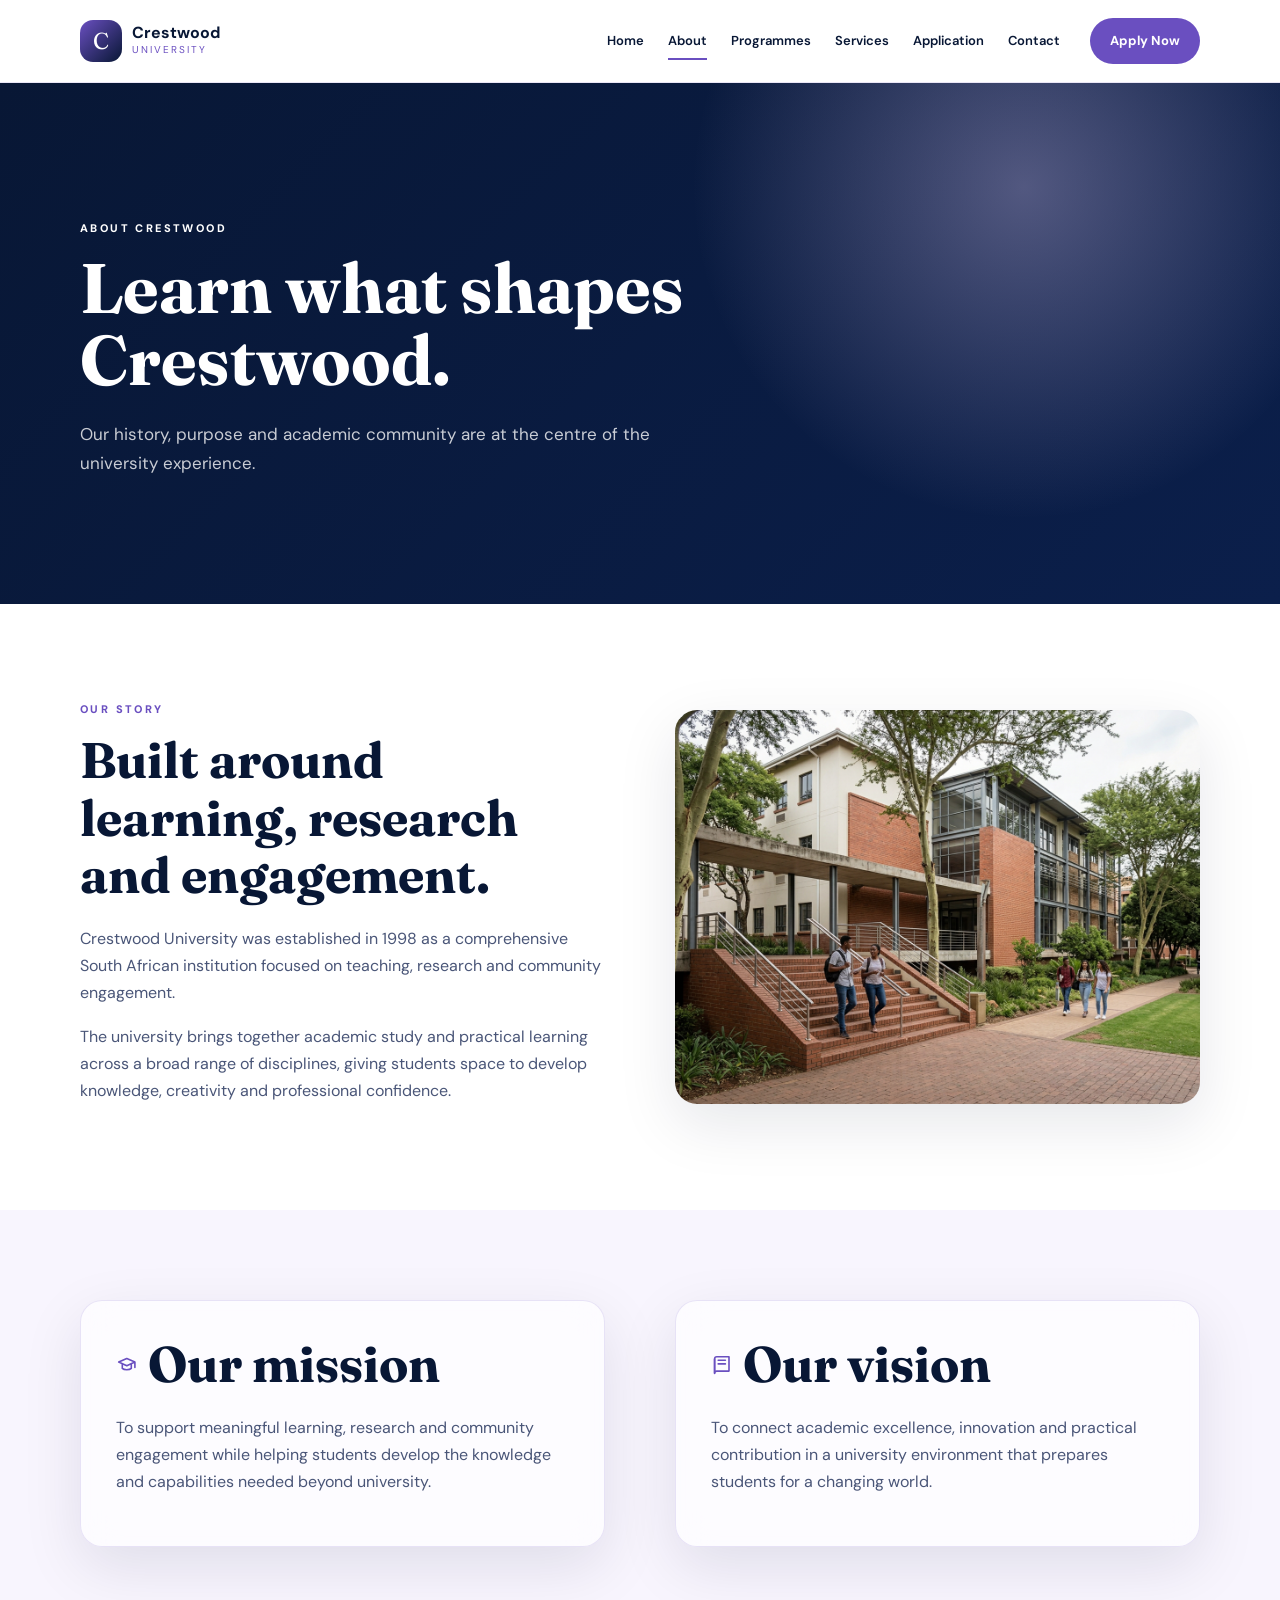
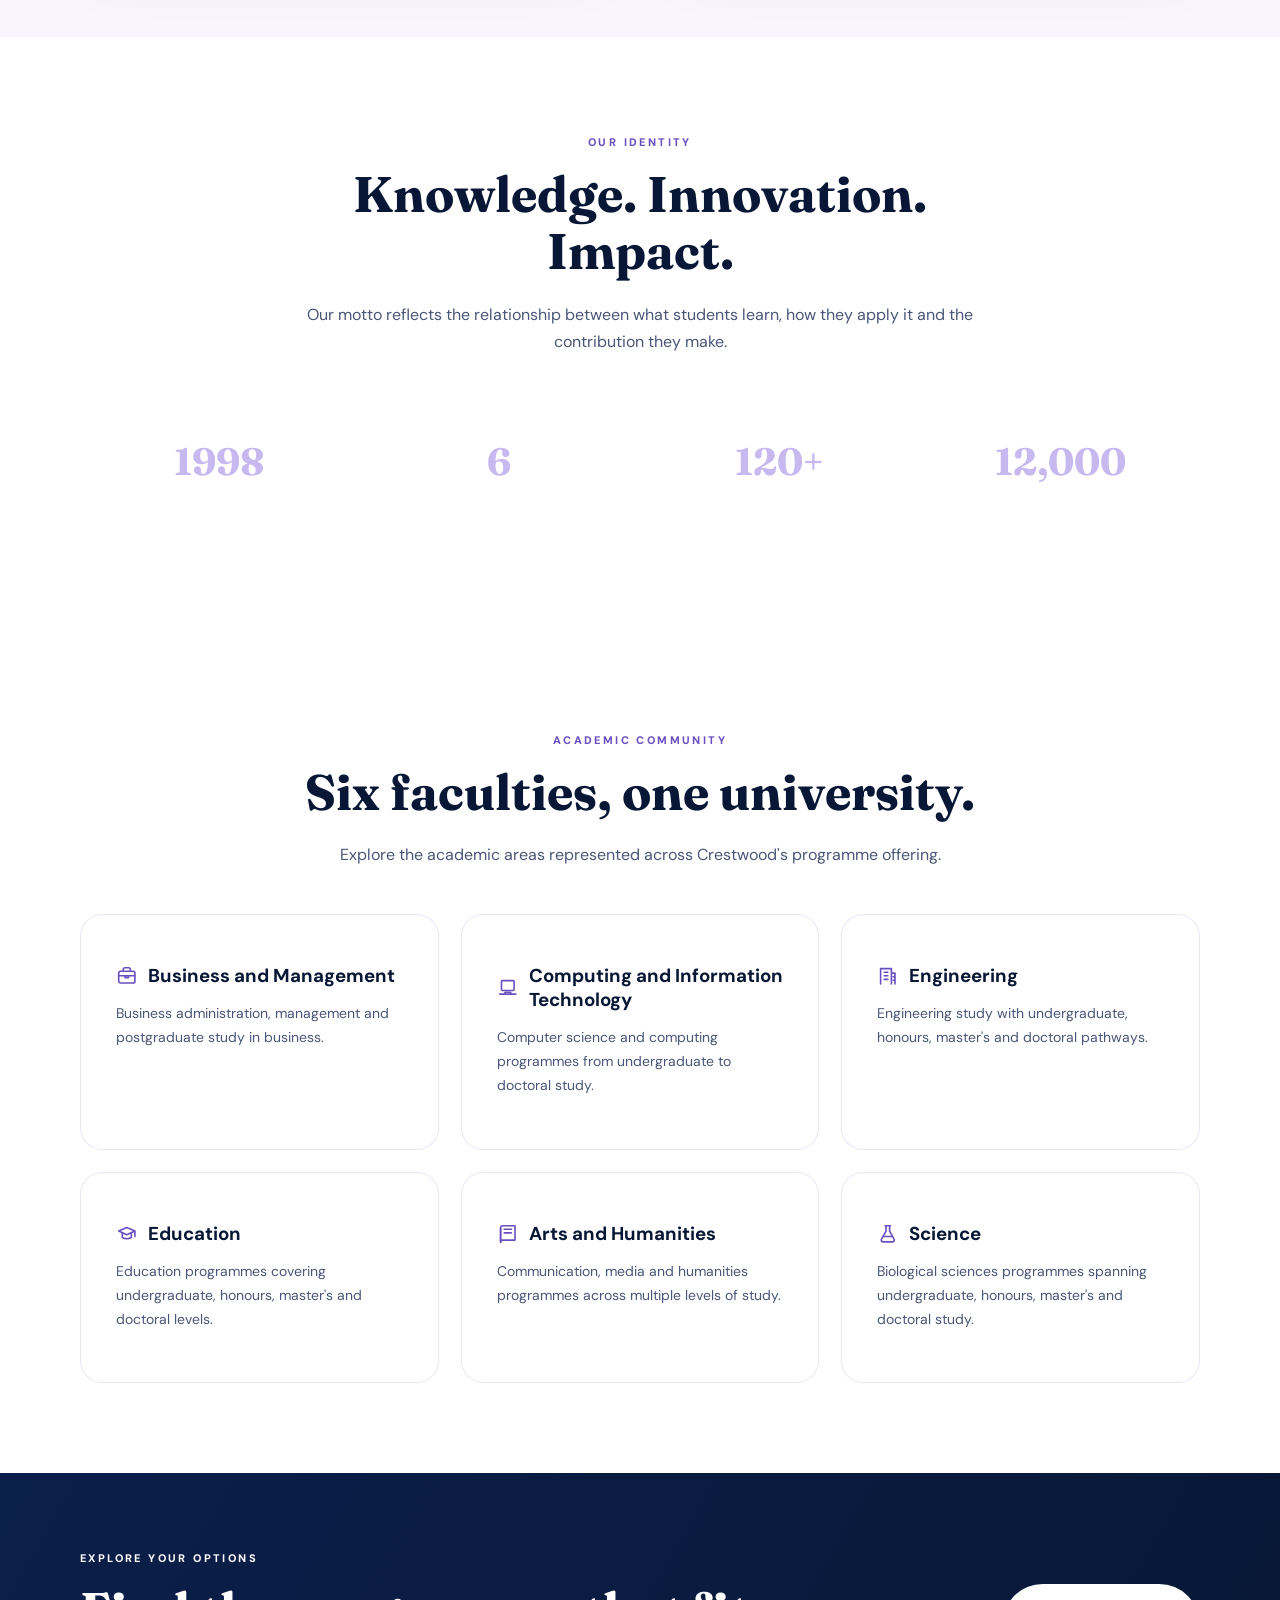
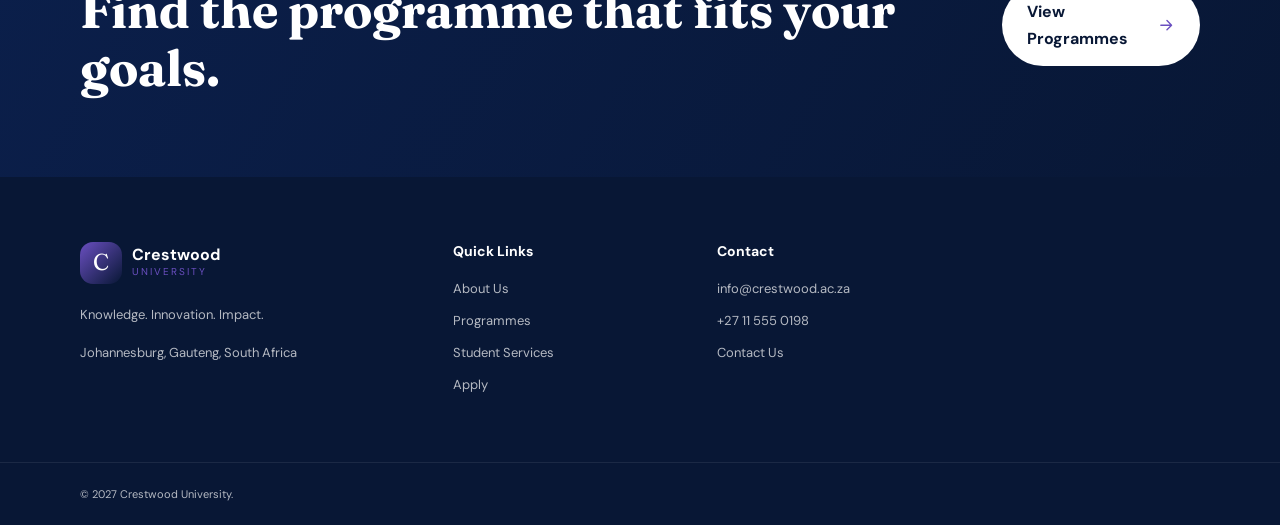
==== commit 790f9b60: "Complete faculty icon set" ====
--- a/about.html
+++ b/about.html
@@ -1,5 +1,5 @@
 <!DOCTYPE html>
-<html lang="en"><head><meta charset="UTF-8"><meta name="viewport" content="width=device-width, initial-scale=1.0"><meta name="description" content="Learn about Crestwood University, its history, purpose, vision and faculties."><title>Crestwood University | About</title><link rel="stylesheet" href="style.css"><link rel="icon" href="favicon.svg" type="image/svg+xml"><link rel="apple-touch-icon" href="favicon.svg"></head><body><svg class="icon-sprite" aria-hidden="true" focusable="false"><symbol id="icon-book" viewBox="0 0 24 24"><path d="M4 5.5A2.5 2.5 0 0 1 6.5 3H20v16H6.5A2.5 2.5 0 0 0 4 21.5z"/><path d="M4 5.5v16M8 7h8M8 11h8"/></symbol><symbol id="icon-building" viewBox="0 0 24 24"><path d="M4 21V4h12v17M16 9h4v12M8 8h4M8 12h4M8 16h4M18 13h2M18 17h2"/></symbol><symbol id="icon-flask" viewBox="0 0 24 24"><path d="M9 3h6M10 3v6l-5 9a2 2 0 0 0 1.8 3h10.4A2 2 0 0 0 19 18l-5-9V3M8 15h8"/></symbol><symbol id="icon-laptop" viewBox="0 0 24 24"><rect x="5" y="4" width="14" height="11" rx="1"/><path d="M3 19h18M8 19l1-2h6l1 2"/></symbol><symbol id="icon-graduation" viewBox="0 0 24 24"><path d="m3 9 9-4 9 4-9 4zM7 11v5c2 2 8 2 10 0v-5M21 9v6"/></symbol><symbol id="icon-arrow" viewBox="0 0 24 24"><path d="M5 12h14M13 6l6 6-6 6"/></symbol><symbol id="icon-check" viewBox="0 0 24 24"><circle cx="12" cy="12" r="9"/><path d="m8 12 3 3 5-6"/></symbol><symbol id="icon-user" viewBox="0 0 24 24"><circle cx="12" cy="8" r="4"/><path d="M4 21a8 8 0 0 1 16 0"/></symbol></svg><header class="site-header"><div class="container nav-container"><a href="index.html" class="logo"><span class="logo-mark">C</span><span><strong>Crestwood</strong><small>University</small></span></a><nav class="main-nav" aria-label="Main navigation"><a href="index.html">Home</a><a href="about.html" class="active">About</a><a href="programmes.html" class="">Programmes</a><a href="services.html" class="">Services</a><a href="application.html">Application</a><a href="contact.html">Contact</a></nav><a href="application.html" class="nav-cta">Apply Now</a></div></header><main>
+<html lang="en"><head><meta charset="UTF-8"><meta name="viewport" content="width=device-width, initial-scale=1.0"><meta name="description" content="Learn about Crestwood University, its history, purpose, vision and faculties."><title>Crestwood University | About</title><link rel="stylesheet" href="style.css"><link rel="icon" href="favicon.svg" type="image/svg+xml"><link rel="apple-touch-icon" href="favicon.svg"></head><body><svg class="icon-sprite" aria-hidden="true" focusable="false"><symbol id="icon-book" viewBox="0 0 24 24"><path d="M4 5.5A2.5 2.5 0 0 1 6.5 3H20v16H6.5A2.5 2.5 0 0 0 4 21.5z"/><path d="M4 5.5v16M8 7h8M8 11h8"/></symbol><symbol id="icon-briefcase" viewBox="0 0 24 24"><rect x="3" y="7" width="18" height="13" rx="2"/><path d="M8 7V5a2 2 0 0 1 2-2h4a2 2 0 0 1 2 2v2M3 12h18M10 12v2h4v-2"/></symbol><symbol id="icon-building" viewBox="0 0 24 24"><path d="M4 21V4h12v17M16 9h4v12M8 8h4M8 12h4M8 16h4M18 13h2M18 17h2"/></symbol><symbol id="icon-flask" viewBox="0 0 24 24"><path d="M9 3h6M10 3v6l-5 9a2 2 0 0 0 1.8 3h10.4A2 2 0 0 0 19 18l-5-9V3M8 15h8"/></symbol><symbol id="icon-laptop" viewBox="0 0 24 24"><rect x="5" y="4" width="14" height="11" rx="1"/><path d="M3 19h18M8 19l1-2h6l1 2"/></symbol><symbol id="icon-graduation" viewBox="0 0 24 24"><path d="m3 9 9-4 9 4-9 4zM7 11v5c2 2 8 2 10 0v-5M21 9v6"/></symbol><symbol id="icon-arrow" viewBox="0 0 24 24"><path d="M5 12h14M13 6l6 6-6 6"/></symbol><symbol id="icon-check" viewBox="0 0 24 24"><circle cx="12" cy="12" r="9"/><path d="m8 12 3 3 5-6"/></symbol><symbol id="icon-user" viewBox="0 0 24 24"><circle cx="12" cy="8" r="4"/><path d="M4 21a8 8 0 0 1 16 0"/></symbol></svg><header class="site-header"><div class="container nav-container"><a href="index.html" class="logo"><span class="logo-mark">C</span><span><strong>Crestwood</strong><small>University</small></span></a><nav class="main-nav" aria-label="Main navigation"><a href="index.html">Home</a><a href="about.html" class="active">About</a><a href="programmes.html" class="">Programmes</a><a href="services.html" class="">Services</a><a href="application.html">Application</a><a href="contact.html">Contact</a></nav><a href="application.html" class="nav-cta">Apply Now</a></div></header><main>
 <section class="page-hero"><div class="container"><span class="eyebrow">ABOUT CRESTWOOD</span><h1>Learn what shapes Crestwood.</h1><p>Our history, purpose and academic community are at the centre of the university experience.</p></div></section>
 <section class="section-padding"><div class="container two-column"><div><span class="eyebrow purple-text">OUR STORY</span><h2>Built around learning, research and engagement.</h2><p>Crestwood University was established in 1998 as a comprehensive South African institution focused on teaching, research and community engagement.</p><p>The university brings together academic study and practical learning across a broad range of disciplines, giving students space to develop knowledge, creativity and professional confidence.</p></div><div class="rounded-image"><img src="media/about-campus.png" alt="Crestwood campus academic building and landscaped grounds"></div></div></section>
 <section class="section-padding soft-section"><div class="container two-column"><div class="glass-card"><h2 class="icon-heading"><svg class="ui-icon" aria-hidden="true"><use href="#icon-graduation"></use></svg>Our mission</h2><p>To support meaningful learning, research and community engagement while helping students develop the knowledge and capabilities needed beyond university.</p></div><div class="glass-card"><h2 class="icon-heading"><svg class="ui-icon" aria-hidden="true"><use href="#icon-book"></use></svg>Our vision</h2><p>To connect academic excellence, innovation and practical contribution in a university environment that prepares students for a changing world.</p></div></div></section>
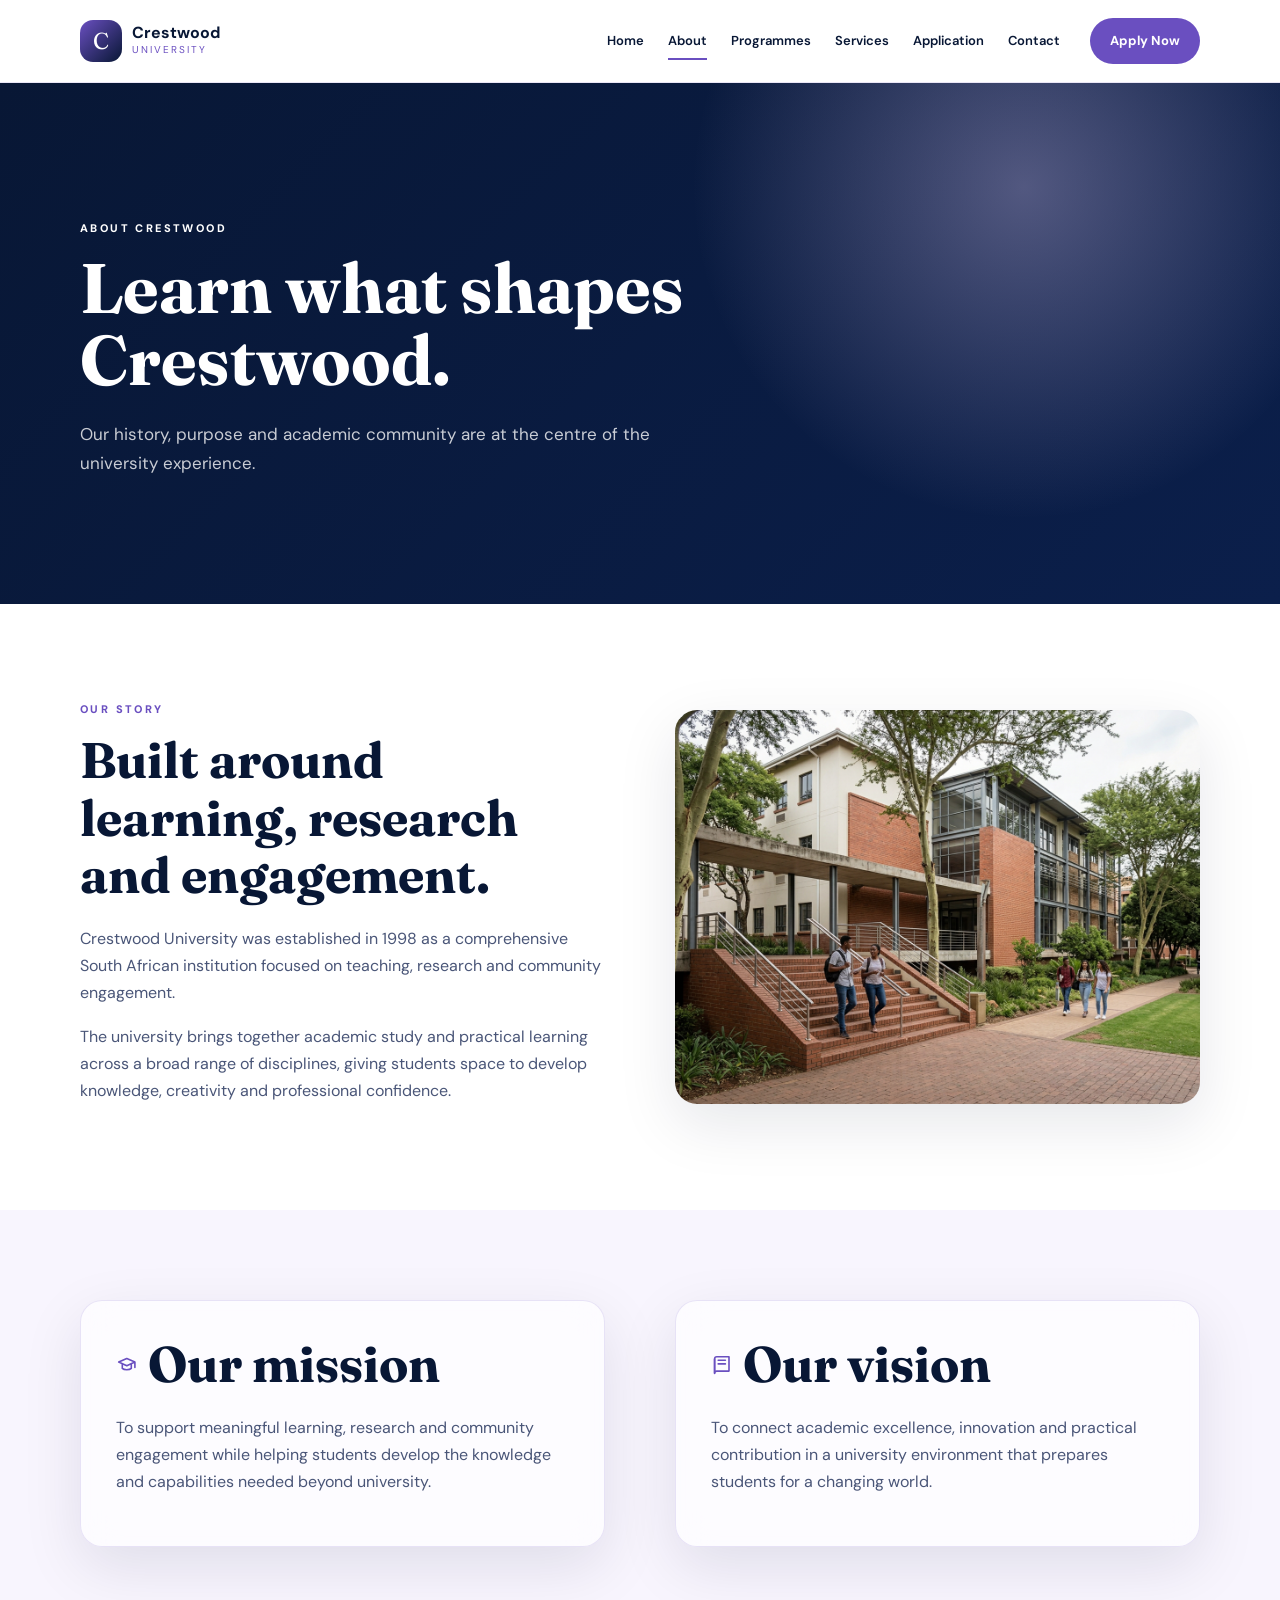
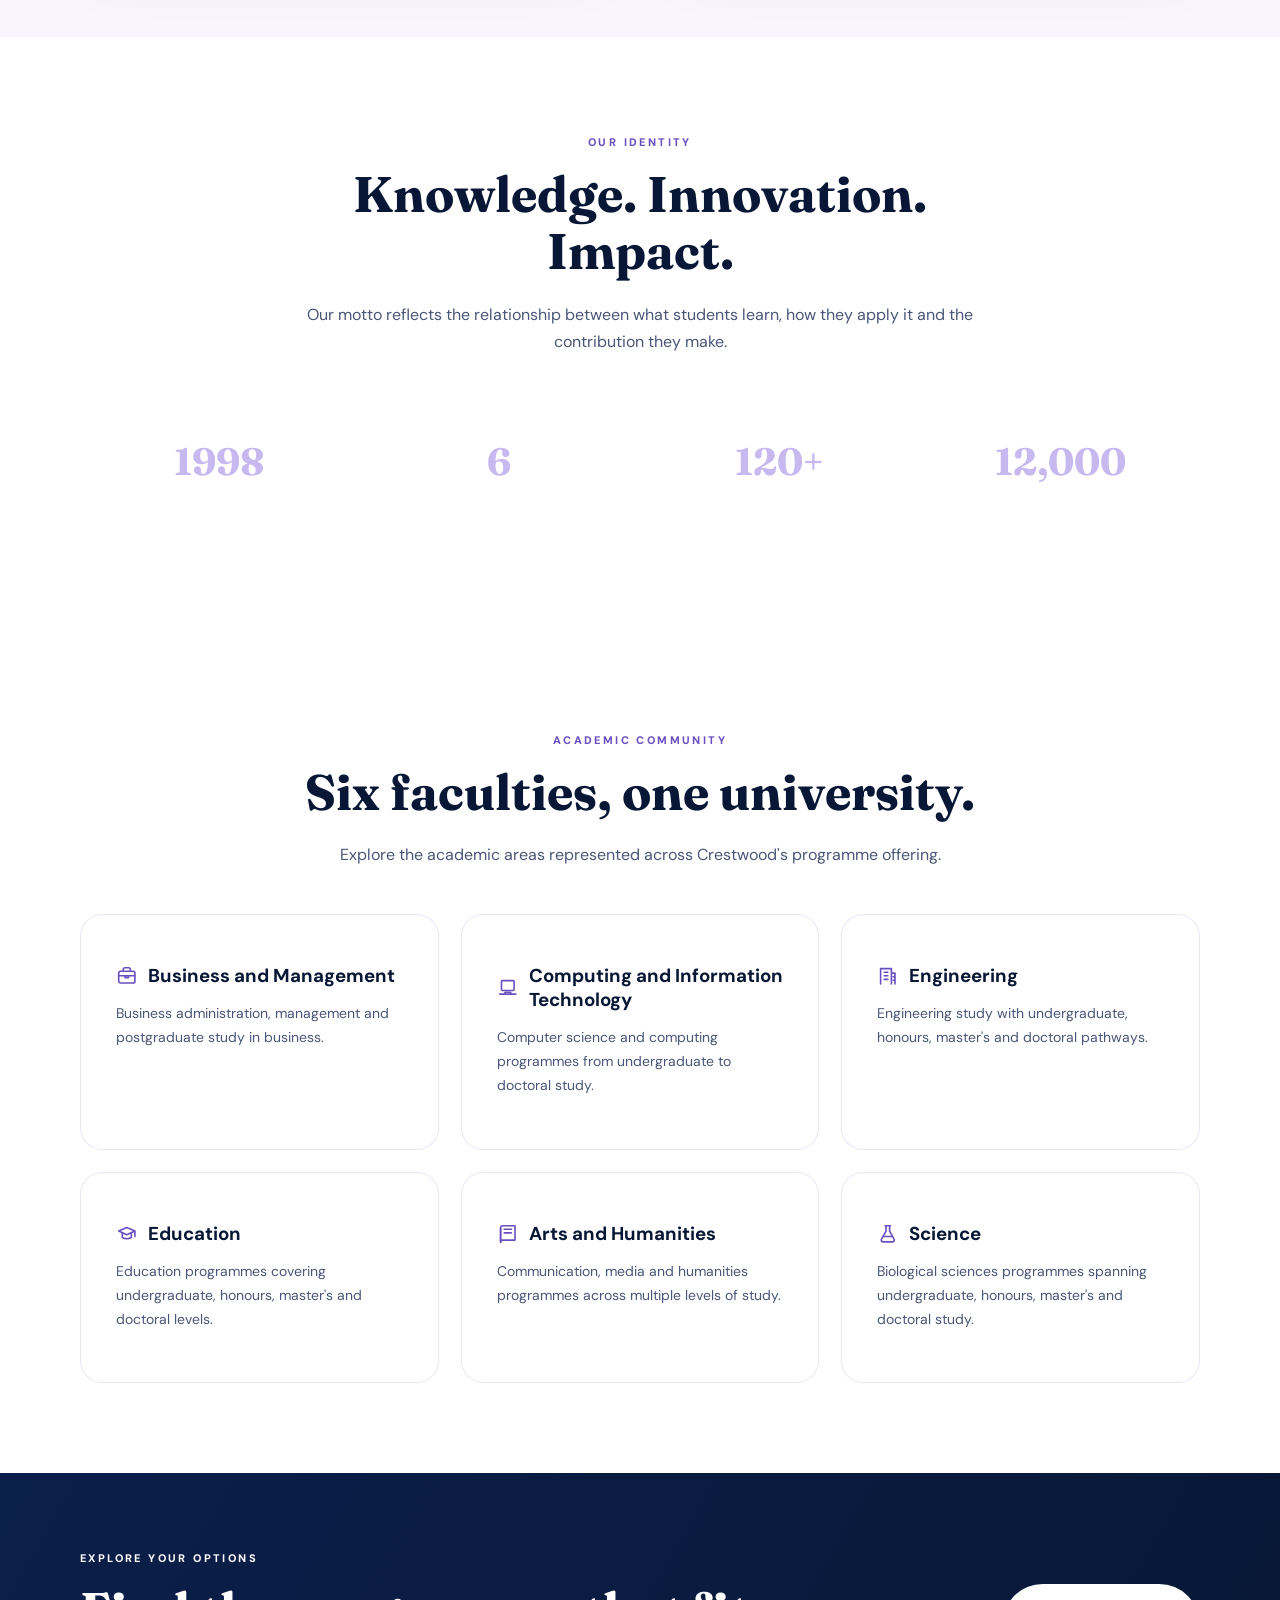
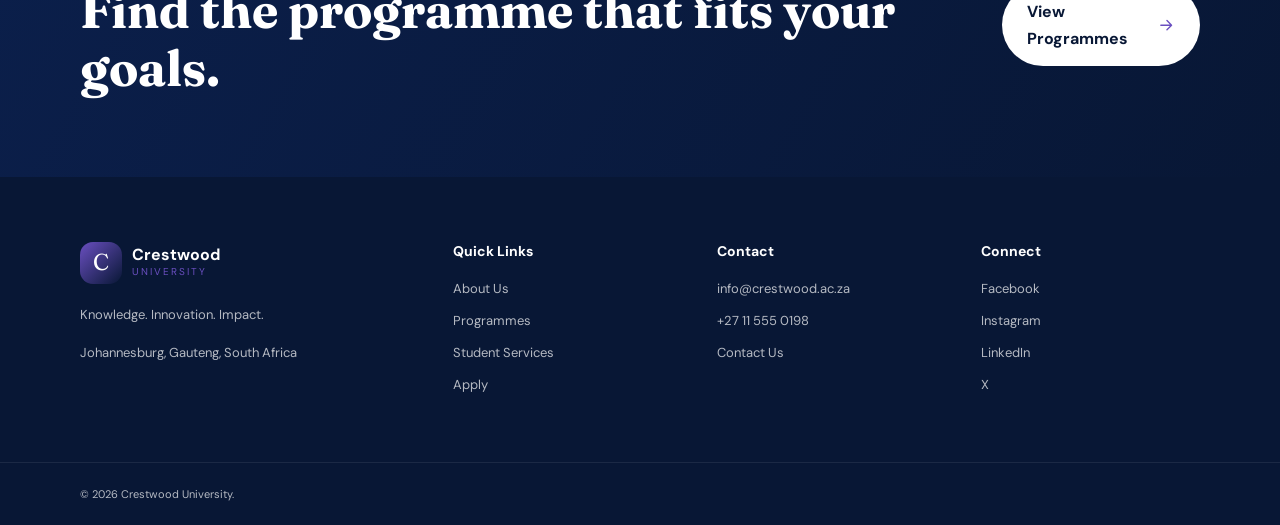
==== commit 39008190: "Fix markup, footer consistency, and copyright year" ====
--- a/about.html
+++ b/about.html
@@ -13,4 +13,4 @@
 <article class="service-card"><h3 class="icon-heading"><svg class="ui-icon" aria-hidden="true"><use href="#icon-flask"></use></svg>Science</h3><p>Biological sciences programmes spanning undergraduate, honours, master's and doctoral study.</p></article>
 </div></div></section>
 <section class="cta-section"><div class="container cta-content"><div><span class="eyebrow">EXPLORE YOUR OPTIONS</span><h2>Find the programme that fits your goals.</h2></div><a href="programmes.html" class="button button-light">View Programmes <svg class="ui-icon" aria-hidden="true"><use href="#icon-arrow"></use></svg></a></div></section>
-</main><footer class="site-footer"><div class="container footer-grid"><div><a href="index.html" class="logo footer-logo"><span class="logo-mark">C</span><span><strong>Crestwood</strong><small>University</small></span></a><p>Knowledge. Innovation. Impact.</p><p>Johannesburg, Gauteng, South Africa</p></div><div><h3>Quick Links</h3><a href="about.html">About Us</a><a href="programmes.html">Programmes</a><a href="services.html">Student Services</a><a href="application.html">Apply</a></div><div><h3>Contact</h3><a href="mailto:info@crestwood.ac.za">info@crestwood.ac.za</a><a href="tel:+27115550198">+27 11 555 0198</a><a href="contact.html">Contact Us</a></div></div><div class="footer-bottom"><div class="container"><p>&copy; 2027 Crestwood University.</p></div></div></footer><script src="script.js"></script></body></html>+</main><footer class="site-footer"><div class="container footer-grid"><div><a href="index.html" class="logo footer-logo"><span class="logo-mark">C</span><span><strong>Crestwood</strong><small>University</small></span></a><p>Knowledge. Innovation. Impact.</p><p>Johannesburg, Gauteng, South Africa</p></div><div><h3>Quick Links</h3><a href="about.html">About Us</a><a href="programmes.html">Programmes</a><a href="services.html">Student Services</a><a href="application.html">Apply</a></div><div><h3>Contact</h3><a href="mailto:info@crestwood.ac.za">info@crestwood.ac.za</a><a href="tel:+27115550198">+27 11 555 0198</a><a href="contact.html">Contact Us</a></div><div><h3>Connect</h3><a href="#">Facebook</a><a href="#">Instagram</a><a href="#">LinkedIn</a><a href="#">X</a></div></div><div class="footer-bottom"><div class="container"><p>&copy; 2026 Crestwood University.</p></div></div></footer><script src="script.js"></script></body></html>
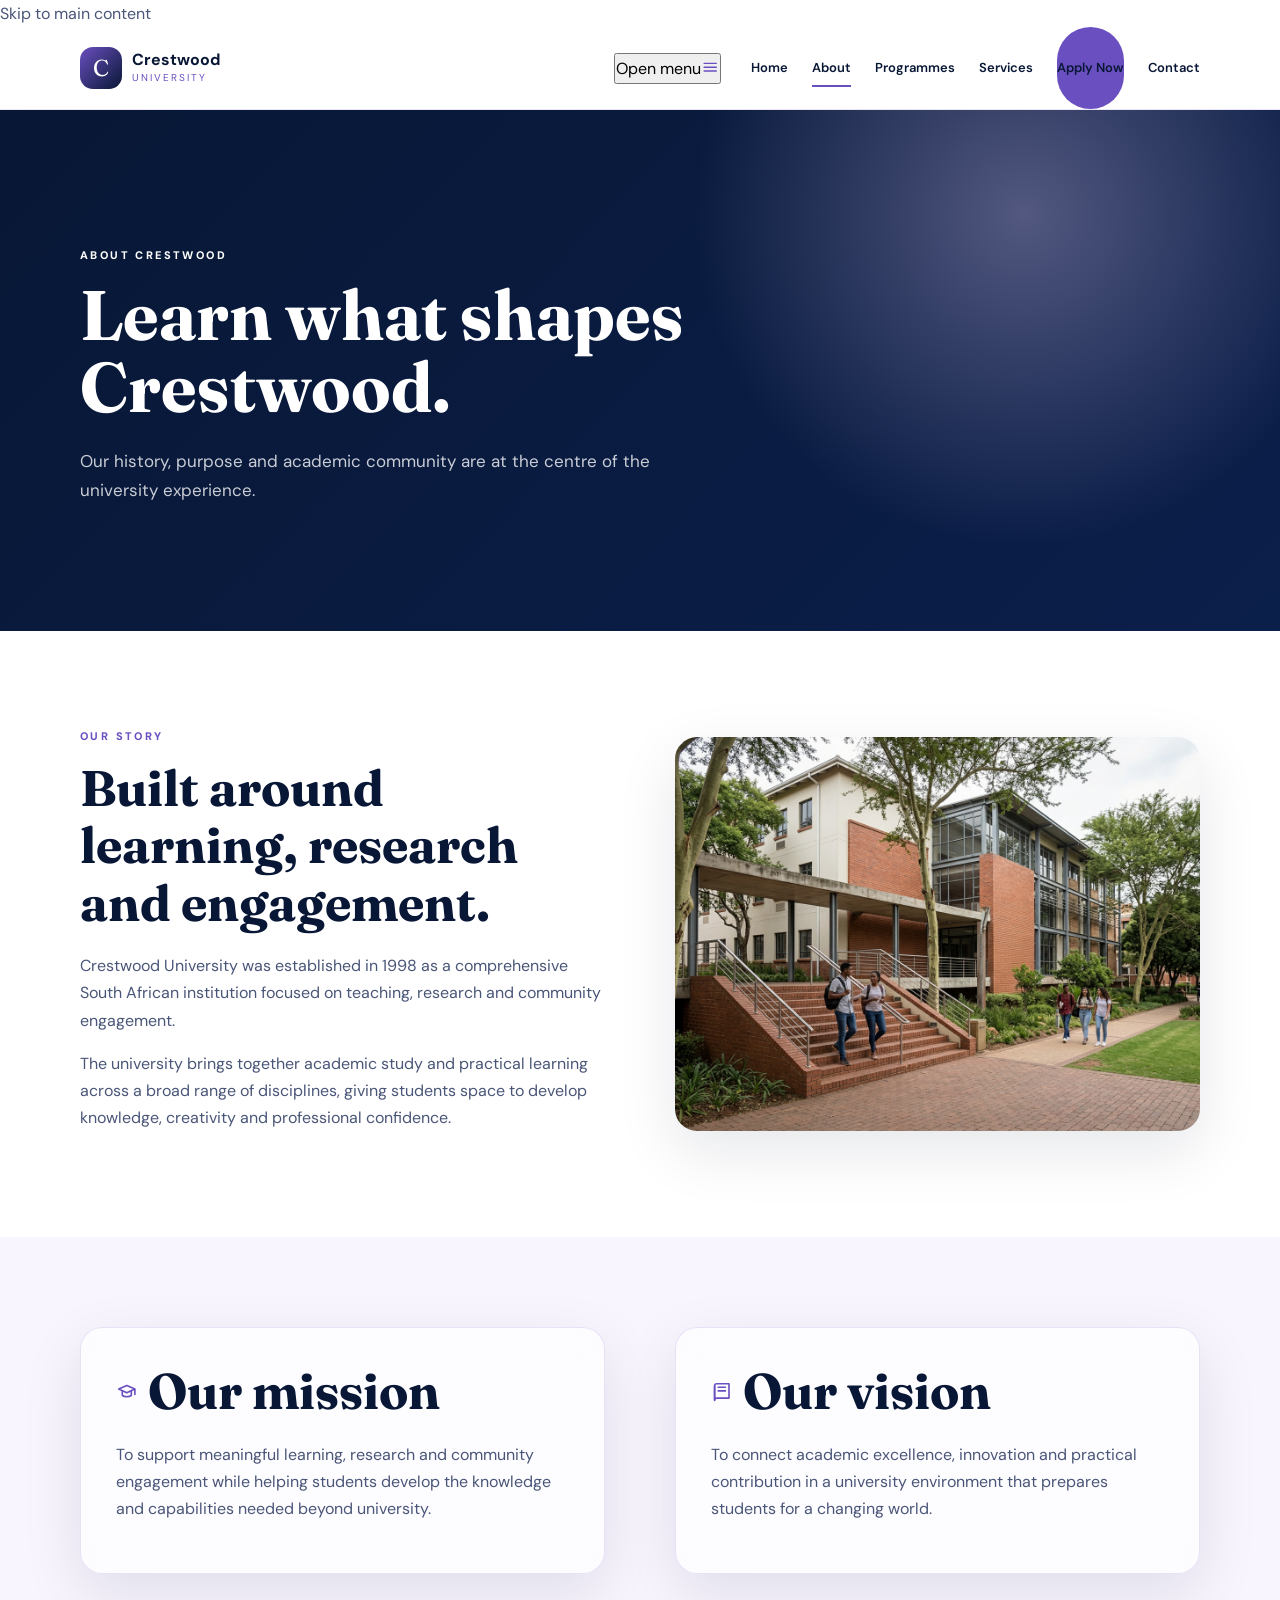
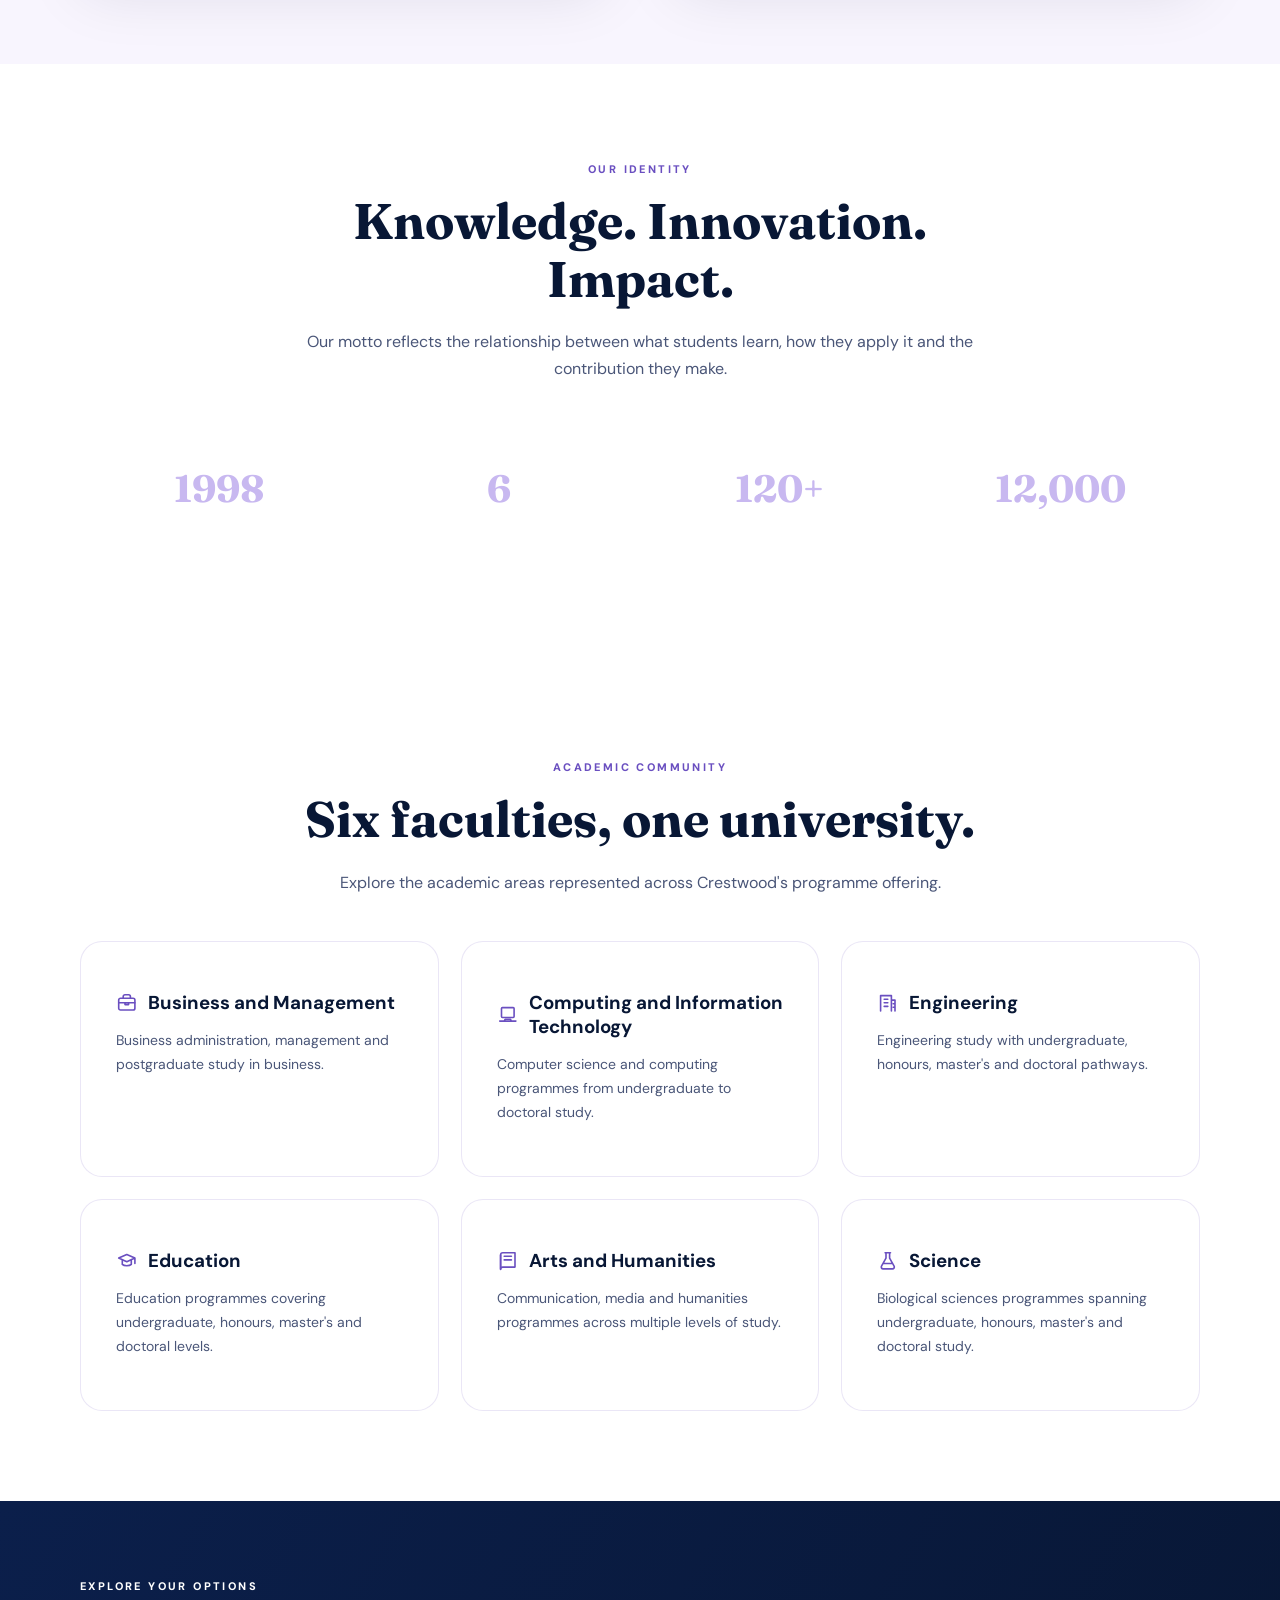
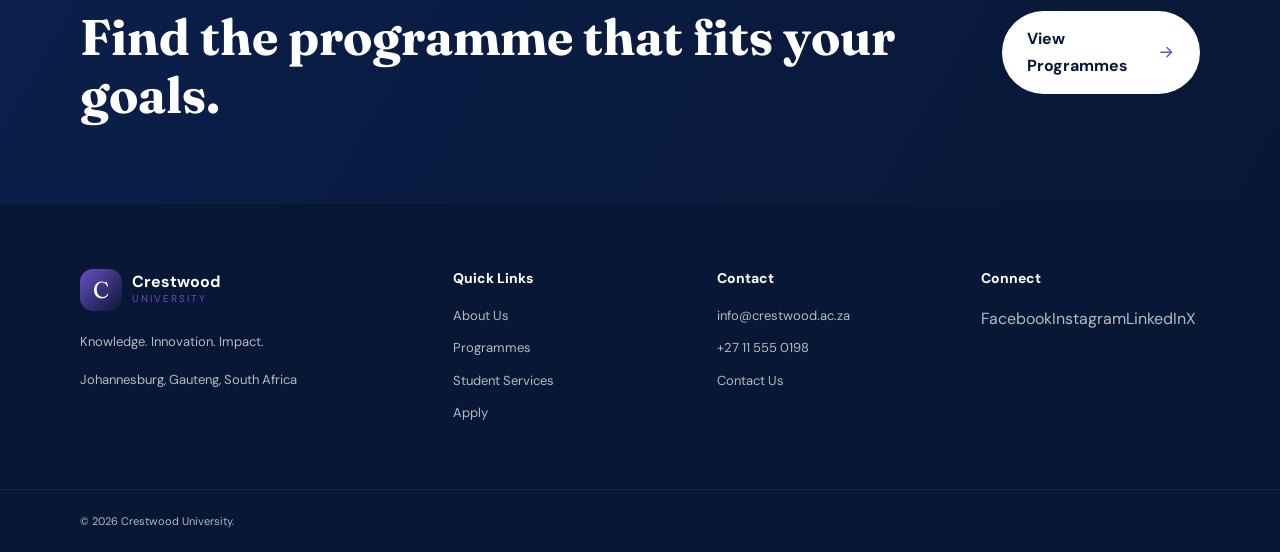
==== commit 952562b7: "Standardize site header, navigation, icons, and footer" ====
--- a/about.html
+++ b/about.html
@@ -1,5 +1,34 @@
 <!DOCTYPE html>
-<html lang="en"><head><meta charset="UTF-8"><meta name="viewport" content="width=device-width, initial-scale=1.0"><meta name="description" content="Learn about Crestwood University, its history, purpose, vision and faculties."><title>Crestwood University | About</title><link rel="stylesheet" href="style.css"><link rel="icon" href="favicon.svg" type="image/svg+xml"><link rel="apple-touch-icon" href="favicon.svg"></head><body><svg class="icon-sprite" aria-hidden="true" focusable="false"><symbol id="icon-book" viewBox="0 0 24 24"><path d="M4 5.5A2.5 2.5 0 0 1 6.5 3H20v16H6.5A2.5 2.5 0 0 0 4 21.5z"/><path d="M4 5.5v16M8 7h8M8 11h8"/></symbol><symbol id="icon-briefcase" viewBox="0 0 24 24"><rect x="3" y="7" width="18" height="13" rx="2"/><path d="M8 7V5a2 2 0 0 1 2-2h4a2 2 0 0 1 2 2v2M3 12h18M10 12v2h4v-2"/></symbol><symbol id="icon-building" viewBox="0 0 24 24"><path d="M4 21V4h12v17M16 9h4v12M8 8h4M8 12h4M8 16h4M18 13h2M18 17h2"/></symbol><symbol id="icon-flask" viewBox="0 0 24 24"><path d="M9 3h6M10 3v6l-5 9a2 2 0 0 0 1.8 3h10.4A2 2 0 0 0 19 18l-5-9V3M8 15h8"/></symbol><symbol id="icon-laptop" viewBox="0 0 24 24"><rect x="5" y="4" width="14" height="11" rx="1"/><path d="M3 19h18M8 19l1-2h6l1 2"/></symbol><symbol id="icon-graduation" viewBox="0 0 24 24"><path d="m3 9 9-4 9 4-9 4zM7 11v5c2 2 8 2 10 0v-5M21 9v6"/></symbol><symbol id="icon-arrow" viewBox="0 0 24 24"><path d="M5 12h14M13 6l6 6-6 6"/></symbol><symbol id="icon-check" viewBox="0 0 24 24"><circle cx="12" cy="12" r="9"/><path d="m8 12 3 3 5-6"/></symbol><symbol id="icon-user" viewBox="0 0 24 24"><circle cx="12" cy="8" r="4"/><path d="M4 21a8 8 0 0 1 16 0"/></symbol></svg><header class="site-header"><div class="container nav-container"><a href="index.html" class="logo"><span class="logo-mark">C</span><span><strong>Crestwood</strong><small>University</small></span></a><nav class="main-nav" aria-label="Main navigation"><a href="index.html">Home</a><a href="about.html" class="active">About</a><a href="programmes.html" class="">Programmes</a><a href="services.html" class="">Services</a><a href="application.html">Application</a><a href="contact.html">Contact</a></nav><a href="application.html" class="nav-cta">Apply Now</a></div></header><main>
+<html lang="en"><head><meta charset="UTF-8"><meta name="viewport" content="width=device-width, initial-scale=1.0"><meta name="description" content="Learn about Crestwood University, its history, purpose, vision and faculties."><title>Crestwood University | About</title><link rel="stylesheet" href="style.css"><link rel="icon" href="favicon.svg" type="image/svg+xml"><link rel="apple-touch-icon" href="favicon.svg"></head><body>
+<a class="skip-link" href="#main">Skip to main content</a>
+<svg class="icon-sprite" aria-hidden="true" focusable="false">
+<symbol id="icon-book" viewBox="0 0 24 24"><path d="M4 5.5A2.5 2.5 0 0 1 6.5 3H20v16H6.5A2.5 2.5 0 0 0 4 21.5z"/><path d="M4 5.5v16M8 7h8M8 11h8"/></symbol>
+<symbol id="icon-building" viewBox="0 0 24 24"><path d="M4 21V4h12v17M16 9h4v12M8 8h4M8 12h4M8 16h4M18 13h2M18 17h2"/></symbol>
+<symbol id="icon-flask" viewBox="0 0 24 24"><path d="M9 3h6M10 3v6l-5 9a2 2 0 0 0 1.8 3h10.4A2 2 0 0 0 19 18l-5-9V3M8 15h8"/></symbol>
+<symbol id="icon-laptop" viewBox="0 0 24 24"><rect x="5" y="4" width="14" height="11" rx="1"/><path d="M3 19h18M8 19l1-2h6l1 2"/></symbol>
+<symbol id="icon-heart" viewBox="0 0 24 24"><path d="M20.8 8.8c0 5.5-8.8 10.2-8.8 10.2S3.2 14.3 3.2 8.8A4.8 4.8 0 0 1 12 6a4.8 4.8 0 0 1 8.8 2.8z"/></symbol>
+<symbol id="icon-briefcase" viewBox="0 0 24 24"><rect x="3" y="7" width="18" height="13" rx="2"/><path d="M8 7V5a2 2 0 0 1 2-2h4a2 2 0 0 1 2 2v2M3 12h18M10 12v2h4v-2"/></symbol>
+<symbol id="icon-home" viewBox="0 0 24 24"><path d="m3 11 9-8 9 8M5 10v10h14V10M9 20v-6h6v6"/></symbol>
+<symbol id="icon-wallet" viewBox="0 0 24 24"><path d="M4 6h15a2 2 0 0 1 2 2v11H4a2 2 0 0 1-2-2V5a2 2 0 0 1 2-2h14v3"/><path d="M16 13h5"/></symbol>
+<symbol id="icon-trophy" viewBox="0 0 24 24"><path d="M8 4h8v4a4 4 0 0 1-8 0zM8 6H4v2a4 4 0 0 0 4 4M16 6h4v2a4 4 0 0 1-4 4M12 12v5M8 21h8M9 17h6"/></symbol>
+<symbol id="icon-graduation" viewBox="0 0 24 24"><path d="m3 9 9-4 9 4-9 4zM7 11v5c2 2 8 2 10 0v-5M21 9v6"/></symbol>
+<symbol id="icon-location" viewBox="0 0 24 24"><path d="M20 10c0 5-8 11-8 11S4 15 4 10a8 8 0 1 1 16 0z"/><circle cx="12" cy="10" r="2.5"/></symbol>
+<symbol id="icon-phone" viewBox="0 0 24 24"><path d="M6 3h3l2 5-2 1.5a15 15 0 0 0 5.5 5.5L16 13l5 2v3c0 1.1-.9 2-2 2C10.7 20 4 13.3 4 5a2 2 0 0 1 2-2z"/></symbol>
+<symbol id="icon-mail" viewBox="0 0 24 24"><rect x="3" y="5" width="18" height="14" rx="2"/><path d="m4 7 8 6 8-6"/></symbol>
+<symbol id="icon-clock" viewBox="0 0 24 24"><circle cx="12" cy="12" r="9"/><path d="M12 7v5l3 2"/></symbol>
+<symbol id="icon-calendar" viewBox="0 0 24 24"><rect x="3" y="5" width="18" height="16" rx="2"/><path d="M7 3v4M17 3v4M3 10h18"/></symbol>
+<symbol id="icon-user" viewBox="0 0 24 24"><circle cx="12" cy="8" r="4"/><path d="M4 21a8 8 0 0 1 16 0"/></symbol>
+<symbol id="icon-check" viewBox="0 0 24 24"><circle cx="12" cy="12" r="9"/><path d="m8 12 3 3 5-6"/></symbol>
+<symbol id="icon-send" viewBox="0 0 24 24"><path d="m21 3-7 18-4-8-8-4zM10 13l11-10"/></symbol>
+<symbol id="icon-arrow" viewBox="0 0 24 24"><path d="M5 12h14M13 6l6 6-6 6"/></symbol>
+<symbol id="icon-menu" viewBox="0 0 24 24"><path d="M4 7h16M4 12h16M4 17h16"/></symbol>
+<symbol id="icon-close" viewBox="0 0 24 24"><path d="M6 6l12 12M18 6 6 18"/></symbol>
+</svg><header class="site-header"><div class="container nav-container">
+<a href="index.html" class="logo"><span class="logo-mark">C</span><span><strong>Crestwood</strong><small>University</small></span></a>
+<button class="menu-toggle" type="button" aria-expanded="false" aria-controls="main-navigation"><span class="sr-only">Open menu</span><svg class="ui-icon" aria-hidden="true"><use href="#icon-menu"></use></svg></button>
+<nav class="main-nav" id="main-navigation" aria-label="Main navigation">
+<a href="index.html">Home</a><a href="about.html" class="active" aria-current="page">About</a><a href="programmes.html">Programmes</a><a href="services.html">Services</a><a href="application.html" class="nav-cta">Apply Now</a><a href="contact.html">Contact</a>
+</nav></div></header><main id="main">
 <section class="page-hero"><div class="container"><span class="eyebrow">ABOUT CRESTWOOD</span><h1>Learn what shapes Crestwood.</h1><p>Our history, purpose and academic community are at the centre of the university experience.</p></div></section>
 <section class="section-padding"><div class="container two-column"><div><span class="eyebrow purple-text">OUR STORY</span><h2>Built around learning, research and engagement.</h2><p>Crestwood University was established in 1998 as a comprehensive South African institution focused on teaching, research and community engagement.</p><p>The university brings together academic study and practical learning across a broad range of disciplines, giving students space to develop knowledge, creativity and professional confidence.</p></div><div class="rounded-image"><img src="media/about-campus.png" alt="Crestwood campus academic building and landscaped grounds"></div></div></section>
 <section class="section-padding soft-section"><div class="container two-column"><div class="glass-card"><h2 class="icon-heading"><svg class="ui-icon" aria-hidden="true"><use href="#icon-graduation"></use></svg>Our mission</h2><p>To support meaningful learning, research and community engagement while helping students develop the knowledge and capabilities needed beyond university.</p></div><div class="glass-card"><h2 class="icon-heading"><svg class="ui-icon" aria-hidden="true"><use href="#icon-book"></use></svg>Our vision</h2><p>To connect academic excellence, innovation and practical contribution in a university environment that prepares students for a changing world.</p></div></div></section>
@@ -13,4 +42,11 @@
 <article class="service-card"><h3 class="icon-heading"><svg class="ui-icon" aria-hidden="true"><use href="#icon-flask"></use></svg>Science</h3><p>Biological sciences programmes spanning undergraduate, honours, master's and doctoral study.</p></article>
 </div></div></section>
 <section class="cta-section"><div class="container cta-content"><div><span class="eyebrow">EXPLORE YOUR OPTIONS</span><h2>Find the programme that fits your goals.</h2></div><a href="programmes.html" class="button button-light">View Programmes <svg class="ui-icon" aria-hidden="true"><use href="#icon-arrow"></use></svg></a></div></section>
-</main><footer class="site-footer"><div class="container footer-grid"><div><a href="index.html" class="logo footer-logo"><span class="logo-mark">C</span><span><strong>Crestwood</strong><small>University</small></span></a><p>Knowledge. Innovation. Impact.</p><p>Johannesburg, Gauteng, South Africa</p></div><div><h3>Quick Links</h3><a href="about.html">About Us</a><a href="programmes.html">Programmes</a><a href="services.html">Student Services</a><a href="application.html">Apply</a></div><div><h3>Contact</h3><a href="mailto:info@crestwood.ac.za">info@crestwood.ac.za</a><a href="tel:+27115550198">+27 11 555 0198</a><a href="contact.html">Contact Us</a></div><div><h3>Connect</h3><a href="#">Facebook</a><a href="#">Instagram</a><a href="#">LinkedIn</a><a href="#">X</a></div></div><div class="footer-bottom"><div class="container"><p>&copy; 2026 Crestwood University.</p></div></div></footer><script src="script.js"></script></body></html>+</main><footer class="site-footer">
+<div class="container footer-grid">
+<div><a href="index.html" class="logo footer-logo"><span class="logo-mark">C</span><span><strong>Crestwood</strong><small>University</small></span></a><p>Knowledge. Innovation. Impact.</p><p>Johannesburg, Gauteng, South Africa</p></div>
+<div><h3>Quick Links</h3><a href="about.html">About Us</a><a href="programmes.html">Programmes</a><a href="services.html">Student Services</a><a href="application.html">Apply</a></div>
+<div><h3>Contact</h3><a href="mailto:info@crestwood.ac.za">info@crestwood.ac.za</a><a href="tel:+27115550198">+27 11 555 0198</a><a href="contact.html">Contact Us</a></div>
+<div><h3>Connect</h3><span class="footer-disabled-link" aria-disabled="true">Facebook</span><span class="footer-disabled-link" aria-disabled="true">Instagram</span><span class="footer-disabled-link" aria-disabled="true">LinkedIn</span><span class="footer-disabled-link" aria-disabled="true">X</span></div>
+</div>
+<div class="footer-bottom"><div class="container"><p>&copy; 2026 Crestwood University.</p></div></footer><script src="script.js"></script></body></html>
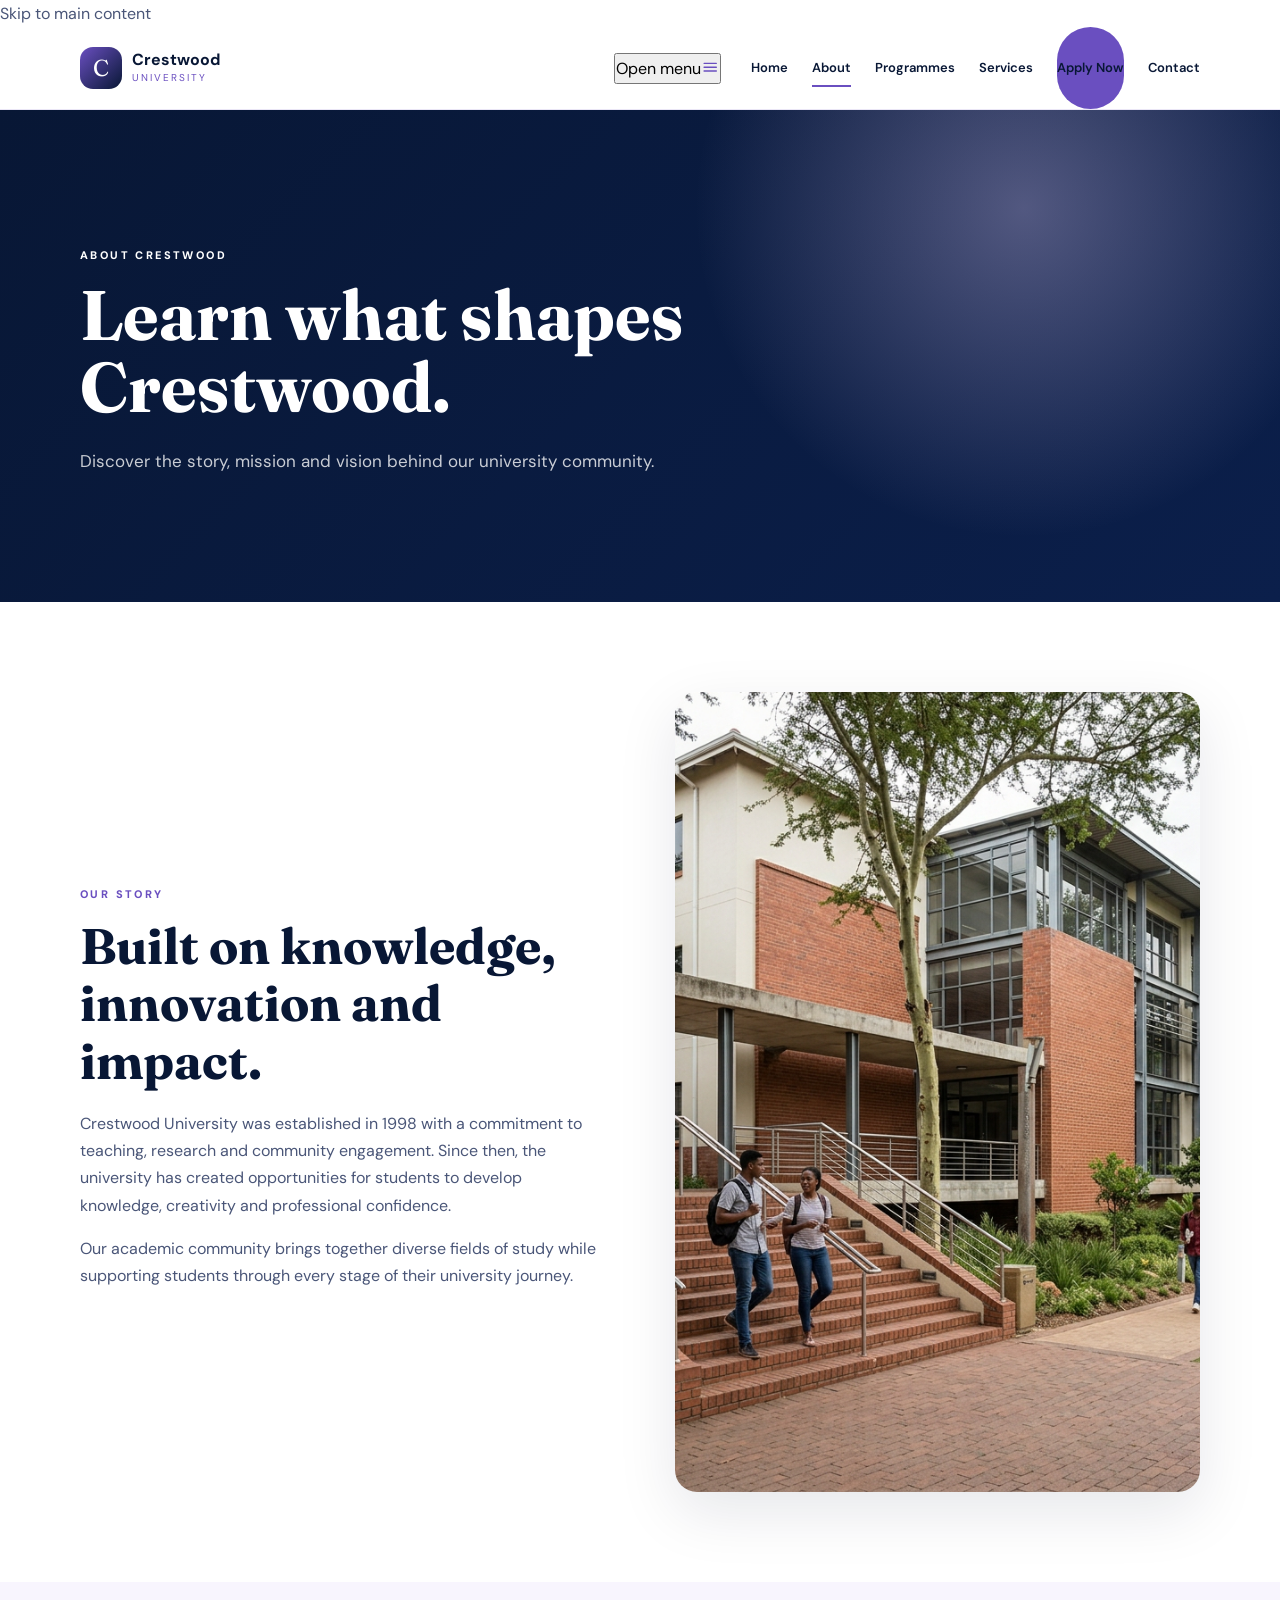
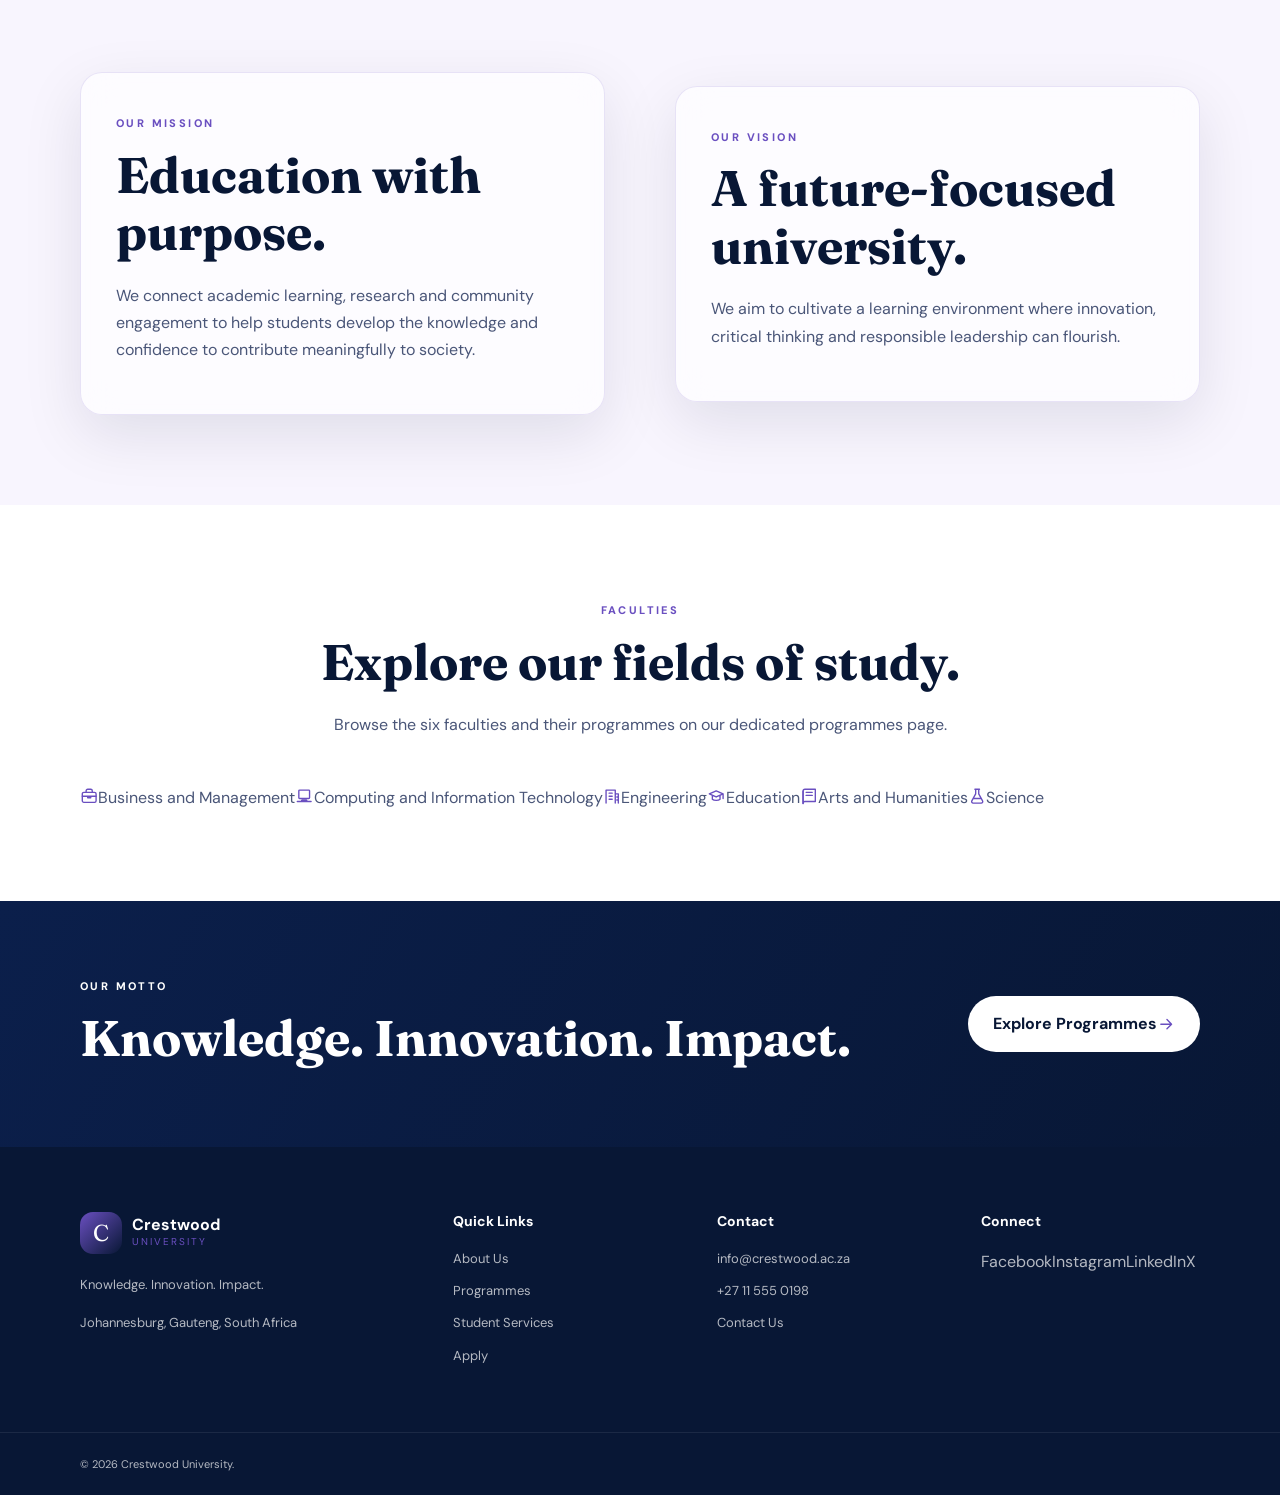
==== commit 4d1a4c76: "Refine programme, about, and services experiences" ====
--- a/about.html
+++ b/about.html
@@ -29,19 +29,11 @@
 <nav class="main-nav" id="main-navigation" aria-label="Main navigation">
 <a href="index.html">Home</a><a href="about.html" class="active" aria-current="page">About</a><a href="programmes.html">Programmes</a><a href="services.html">Services</a><a href="application.html" class="nav-cta">Apply Now</a><a href="contact.html">Contact</a>
 </nav></div></header><main id="main">
-<section class="page-hero"><div class="container"><span class="eyebrow">ABOUT CRESTWOOD</span><h1>Learn what shapes Crestwood.</h1><p>Our history, purpose and academic community are at the centre of the university experience.</p></div></section>
-<section class="section-padding"><div class="container two-column"><div><span class="eyebrow purple-text">OUR STORY</span><h2>Built around learning, research and engagement.</h2><p>Crestwood University was established in 1998 as a comprehensive South African institution focused on teaching, research and community engagement.</p><p>The university brings together academic study and practical learning across a broad range of disciplines, giving students space to develop knowledge, creativity and professional confidence.</p></div><div class="rounded-image"><img src="media/about-campus.png" alt="Crestwood campus academic building and landscaped grounds"></div></div></section>
-<section class="section-padding soft-section"><div class="container two-column"><div class="glass-card"><h2 class="icon-heading"><svg class="ui-icon" aria-hidden="true"><use href="#icon-graduation"></use></svg>Our mission</h2><p>To support meaningful learning, research and community engagement while helping students develop the knowledge and capabilities needed beyond university.</p></div><div class="glass-card"><h2 class="icon-heading"><svg class="ui-icon" aria-hidden="true"><use href="#icon-book"></use></svg>Our vision</h2><p>To connect academic excellence, innovation and practical contribution in a university environment that prepares students for a changing world.</p></div></div></section>
-<section class="section-padding"><div class="container"><div class="section-heading"><span class="eyebrow purple-text">OUR IDENTITY</span><h2>Knowledge. Innovation. Impact.</h2><p>Our motto reflects the relationship between what students learn, how they apply it and the contribution they make.</p></div><div class="stats-grid"><div class="stat-card"><strong>1998</strong><span>Established</span></div><div class="stat-card"><strong>6</strong><span>Faculties</span></div><div class="stat-card"><strong>120+</strong><span>Academic Programmes</span></div><div class="stat-card"><strong>12,000</strong><span>Students</span></div></div></div></section>
-<section class="section-padding"><div class="container"><div class="section-heading"><span class="eyebrow purple-text">ACADEMIC COMMUNITY</span><h2>Six faculties, one university.</h2><p>Explore the academic areas represented across Crestwood's programme offering.</p></div><div class="service-grid">
-<article class="service-card"><h3 class="icon-heading"><svg class="ui-icon" aria-hidden="true"><use href="#icon-briefcase"></use></svg>Business and Management</h3><p>Business administration, management and postgraduate study in business.</p></article>
-<article class="service-card"><h3 class="icon-heading"><svg class="ui-icon" aria-hidden="true"><use href="#icon-laptop"></use></svg>Computing and Information Technology</h3><p>Computer science and computing programmes from undergraduate to doctoral study.</p></article>
-<article class="service-card"><h3 class="icon-heading"><svg class="ui-icon" aria-hidden="true"><use href="#icon-building"></use></svg>Engineering</h3><p>Engineering study with undergraduate, honours, master's and doctoral pathways.</p></article>
-<article class="service-card"><h3 class="icon-heading"><svg class="ui-icon" aria-hidden="true"><use href="#icon-graduation"></use></svg>Education</h3><p>Education programmes covering undergraduate, honours, master's and doctoral levels.</p></article>
-<article class="service-card"><h3 class="icon-heading"><svg class="ui-icon" aria-hidden="true"><use href="#icon-book"></use></svg>Arts and Humanities</h3><p>Communication, media and humanities programmes across multiple levels of study.</p></article>
-<article class="service-card"><h3 class="icon-heading"><svg class="ui-icon" aria-hidden="true"><use href="#icon-flask"></use></svg>Science</h3><p>Biological sciences programmes spanning undergraduate, honours, master's and doctoral study.</p></article>
-</div></div></section>
-<section class="cta-section"><div class="container cta-content"><div><span class="eyebrow">EXPLORE YOUR OPTIONS</span><h2>Find the programme that fits your goals.</h2></div><a href="programmes.html" class="button button-light">View Programmes <svg class="ui-icon" aria-hidden="true"><use href="#icon-arrow"></use></svg></a></div></section>
+<section class="page-hero"><div class="container"><span class="eyebrow">ABOUT CRESTWOOD</span><h1>Learn what shapes Crestwood.</h1><p>Discover the story, mission and vision behind our university community.</p></div></section>
+<section class="section-padding"><div class="container two-column"><div><span class="eyebrow purple-text">OUR STORY</span><h2>Built on knowledge, innovation and impact.</h2><p>Crestwood University was established in 1998 with a commitment to teaching, research and community engagement. Since then, the university has created opportunities for students to develop knowledge, creativity and professional confidence.</p><p>Our academic community brings together diverse fields of study while supporting students through every stage of their university journey.</p></div><div class="rounded-image"><img src="media/about-campus.png" alt="Crestwood University campus building and landscaped grounds" loading="lazy" width="1200" height="800"></div></div></section>
+<section class="section-padding soft-section"><div class="container two-column"><div class="glass-card"><span class="eyebrow purple-text">OUR MISSION</span><h2>Education with purpose.</h2><p>We connect academic learning, research and community engagement to help students develop the knowledge and confidence to contribute meaningfully to society.</p></div><div class="glass-card"><span class="eyebrow purple-text">OUR VISION</span><h2>A future-focused university.</h2><p>We aim to cultivate a learning environment where innovation, critical thinking and responsible leadership can flourish.</p></div></div></section>
+<section class="section-padding"><div class="container"><div class="section-heading"><span class="eyebrow purple-text">FACULTIES</span><h2>Explore our fields of study.</h2><p>Browse the six faculties and their programmes on our dedicated programmes page.</p></div><div class="faculty-chips"><a href="programmes.html#business"><svg class="ui-icon" aria-hidden="true"><use href="#icon-briefcase"></use></svg>Business and Management</a><a href="programmes.html#computing"><svg class="ui-icon" aria-hidden="true"><use href="#icon-laptop"></use></svg>Computing and Information Technology</a><a href="programmes.html#engineering"><svg class="ui-icon" aria-hidden="true"><use href="#icon-building"></use></svg>Engineering</a><a href="programmes.html#education"><svg class="ui-icon" aria-hidden="true"><use href="#icon-graduation"></use></svg>Education</a><a href="programmes.html#arts"><svg class="ui-icon" aria-hidden="true"><use href="#icon-book"></use></svg>Arts and Humanities</a><a href="programmes.html#science"><svg class="ui-icon" aria-hidden="true"><use href="#icon-flask"></use></svg>Science</a></div></div></section>
+<section class="cta-section"><div class="container cta-content"><div><span class="eyebrow">OUR MOTTO</span><h2>Knowledge. Innovation. Impact.</h2></div><a href="programmes.html" class="button button-light">Explore Programmes <svg class="ui-icon" aria-hidden="true"><use href="#icon-arrow"></use></svg></a></div></section>
 </main><footer class="site-footer">
 <div class="container footer-grid">
 <div><a href="index.html" class="logo footer-logo"><span class="logo-mark">C</span><span><strong>Crestwood</strong><small>University</small></span></a><p>Knowledge. Innovation. Impact.</p><p>Johannesburg, Gauteng, South Africa</p></div>
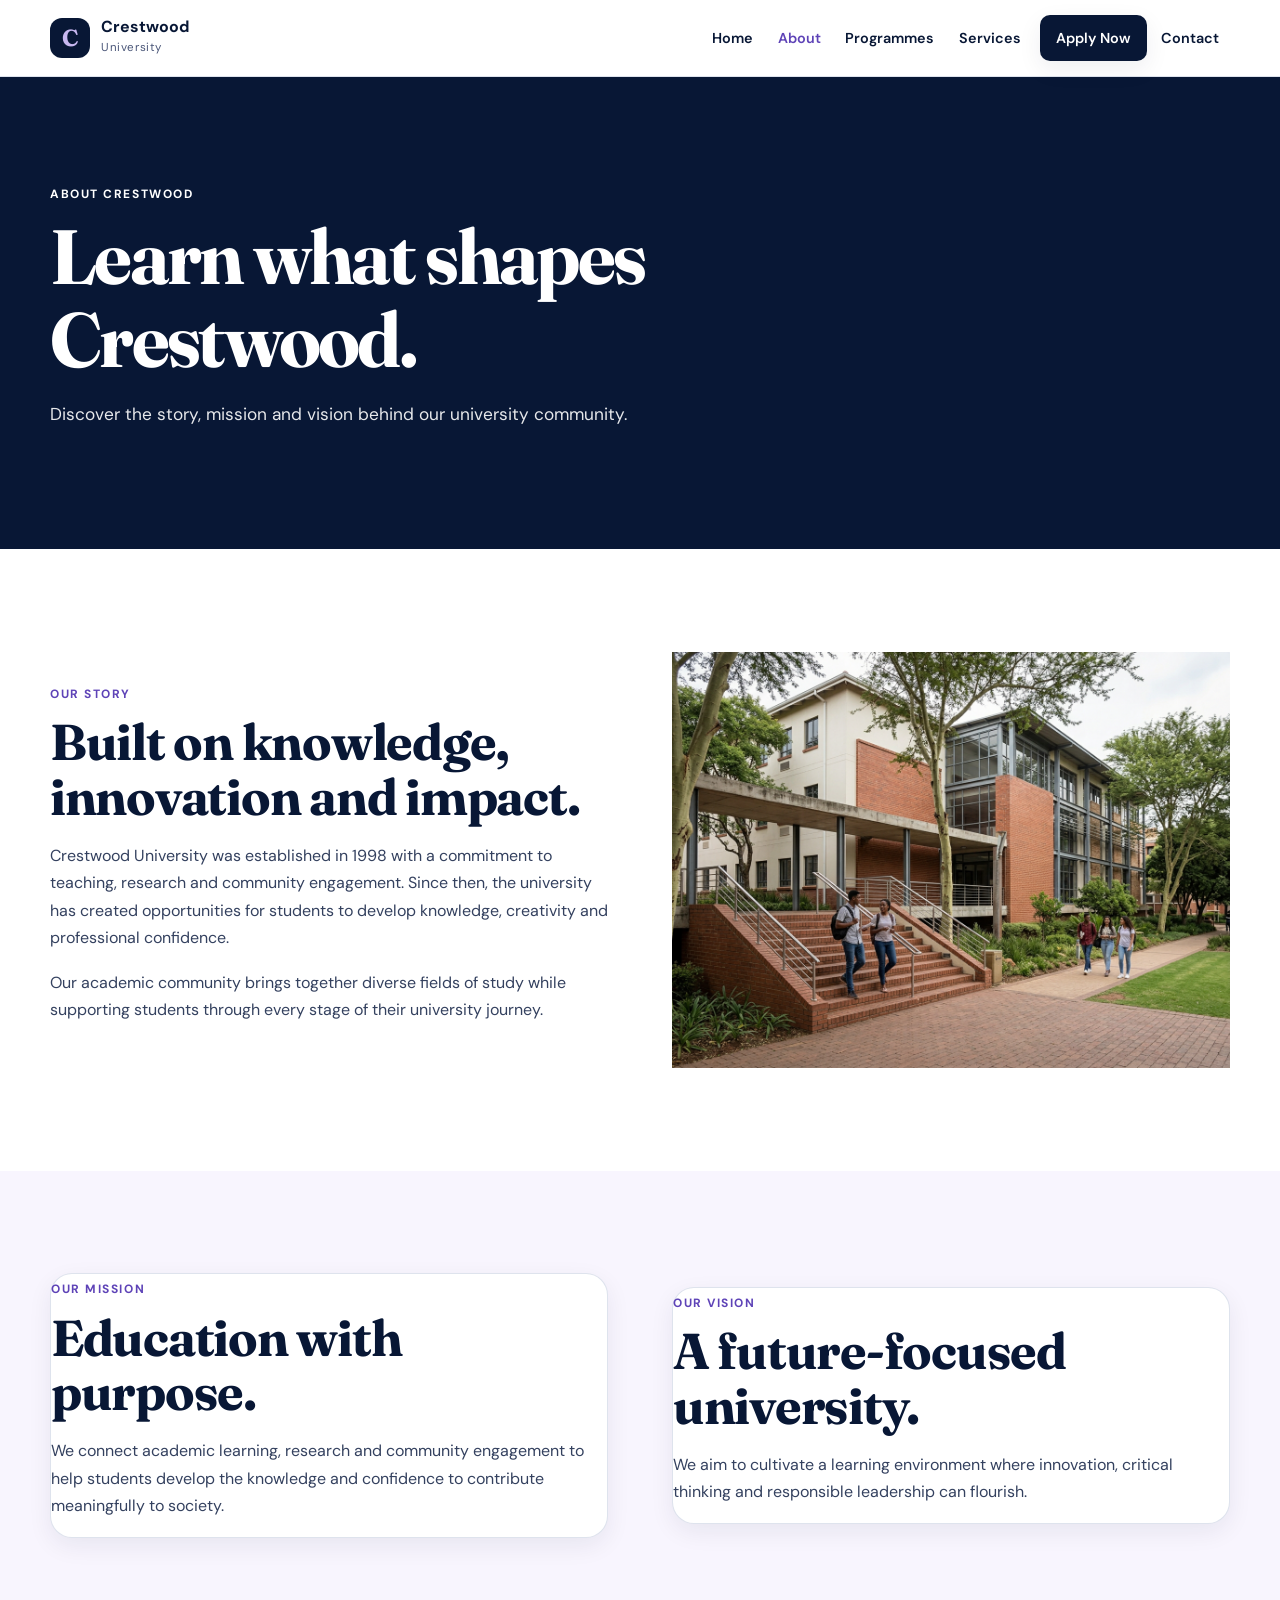
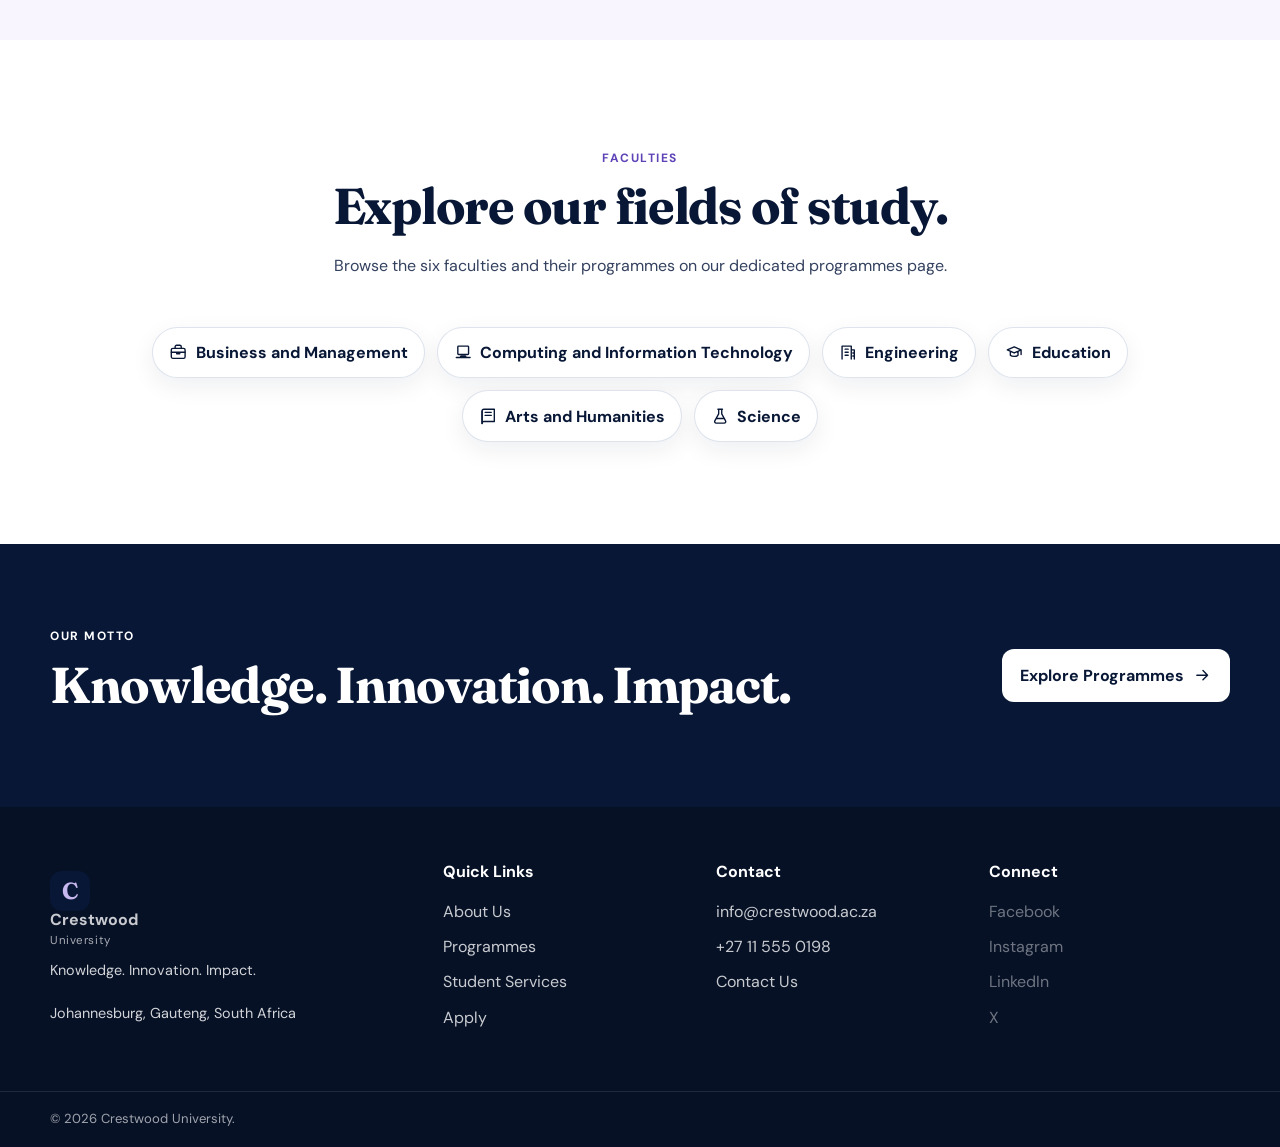
==== commit 5d167e4d: "Fix shared footer markup and application active state" ====
--- a/about.html
+++ b/about.html
@@ -41,4 +41,4 @@
 <div><h3>Contact</h3><a href="mailto:info@crestwood.ac.za">info@crestwood.ac.za</a><a href="tel:+27115550198">+27 11 555 0198</a><a href="contact.html">Contact Us</a></div>
 <div><h3>Connect</h3><span class="footer-disabled-link" aria-disabled="true">Facebook</span><span class="footer-disabled-link" aria-disabled="true">Instagram</span><span class="footer-disabled-link" aria-disabled="true">LinkedIn</span><span class="footer-disabled-link" aria-disabled="true">X</span></div>
 </div>
-<div class="footer-bottom"><div class="container"><p>&copy; 2026 Crestwood University.</p></div></footer><script src="script.js"></script></body></html>+<div class="footer-bottom"><div class="container"><p>&copy; 2026 Crestwood University.</p></div></div></footer><script src="script.js"></script></body></html>
--- a/style.css
+++ b/style.css
@@ -1,1100 +1,290 @@
-@import url('https://fonts.googleapis.com/css2?family=DM+Sans:wght@400;500;600;700;800&family=Fraunces:opsz,wght@9..144,600;9..144,700&display=swap');
-
-:root {
-    --navy-900: #081735;
-    --navy-800: #0B1F4B;
-    --navy-700: #1B3A80;
-
-    --lilac-300: #C8B8F0;
-    --lilac-200: #DDD2F7;
-    --lilac-100: #EFEAFB;
-    --lilac-50: #F8F5FE;
-
-    --violet-600: #6A4FC0;
-    --white: #FFFFFF;
-    --muted: #4A5678;
-    --error: #9E1A2D;
-    --error-bg: #FDF2F2;
-    --success: #12643E;
-    --success-bg: #F0FDF4;
-
-    --font-serif: "Fraunces", Georgia, serif;
-    --font-sans: "DM Sans", -apple-system, BlinkMacSystemFont, "Segoe UI", Roboto, sans-serif;
-
-    --text: var(--muted);
-    --border: rgba(106, 79, 192, 0.14);
-    --shadow: 0 20px 60px rgba(8, 23, 53, 0.10);
-    --radius: 22px;
-    --transition: 0.3s ease;
-}
-
-* {
-    margin: 0;
-    padding: 0;
-    box-sizing: border-box;
-}
-
-html {
-    scroll-behavior: smooth;
-}
-
-body {
-    font-family: var(--font-sans);
-    color: var(--text);
-    background: var(--white);
-    line-height: 1.7;
-}
-
-img {
-    display: block;
-    width: 100%;
-}
-
-a {
-    color: inherit;
-    text-decoration: none;
-}
-
-button,
-input,
-select,
-textarea {
-    font: inherit;
-}
-
-.container {
-    width: min(1120px, calc(100% - 40px));
-    margin: 0 auto;
-}
-
-.site-header {
-    position: sticky;
-    top: 0;
-    z-index: 1000;
-    background: rgba(255, 255, 255, 0.92);
-    backdrop-filter: blur(18px);
-    border-bottom: 1px solid var(--border);
-}
-
-.nav-container {
-    min-height: 82px;
-    display: flex;
-    align-items: center;
-    gap: 30px;
-}
-
-.logo {
-    display: flex;
-    align-items: center;
-    gap: 10px;
-    color: var(--navy-900);
-    margin-right: auto;
-}
-
-.logo-mark {
-    width: 42px;
-    height: 42px;
-    display: grid;
-    place-items: center;
-    border-radius: 13px;
-    color: var(--white);
-    background: linear-gradient(135deg, var(--violet-600), var(--navy-900));
-    font-family: var(--font-serif);
-    font-size: 23px;
-}
-
-.logo strong,
-.logo small {
-    display: block;
-}
-
-.logo strong {
-    font-size: 16px;
-    line-height: 1.1;
-}
-
-.logo small {
-    font-size: 10px;
-    text-transform: uppercase;
-    letter-spacing: 2px;
-    color: var(--violet-600);
-}
-
-.main-nav {
-    display: flex;
-    align-items: center;
-    gap: 24px;
-}
-
-.main-nav a {
-    font-size: 13px;
-    font-weight: 600;
-    color: var(--navy-900);
-    position: relative;
-    padding: 30px 0;
-}
-
-.main-nav a::after {
-    content: "";
-    position: absolute;
-    left: 0;
-    right: 0;
-    bottom: 22px;
-    height: 2px;
-    background: var(--violet-600);
-    transform: scaleX(0);
-    transition: var(--transition);
-}
-
-.main-nav a:hover::after,
-.main-nav a.active::after {
-    transform: scaleX(1);
-}
-
-.nav-cta,
-.button {
-    display: inline-flex;
-    align-items: center;
-    justify-content: center;
-    border-radius: 999px;
-    font-weight: 700;
-    transition: var(--transition);
-    cursor: pointer;
-}
-
-.nav-cta {
-    background: var(--violet-600);
-    color: var(--white);
-    padding: 12px 20px;
-    font-size: 13px;
-}
-
-.nav-cta:hover,
-.button-primary:hover {
-    background: var(--navy-800);
-    transform: translateY(-2px);
-}
-
-.hero {
-    position: relative;
-    min-height: 690px;
-    display: flex;
-    align-items: center;
-    overflow: hidden;
-}
-
-.hero > img {
-    position: absolute;
-    inset: 0;
-    width: 100%;
-    height: 100%;
-    object-fit: cover;
-}
-
-.hero-overlay {
-    position: absolute;
-    inset: 0;
-    background: linear-gradient(90deg, rgba(8, 23, 53, 0.92), rgba(8, 23, 53, 0.5), rgba(8, 23, 53, 0.15));
-}
-
-.hero-content {
-    position: relative;
-    z-index: 2;
-    color: var(--white);
-    max-width: 720px;
-}
-
-.eyebrow {
-    display: inline-block;
-    margin-bottom: 14px;
-    font-size: 11px;
-    font-weight: 800;
-    letter-spacing: 2.4px;
-    text-transform: uppercase;
-}
-
-.purple-text {
-    color: var(--violet-600);
-}
-
-.hero h1,
-.page-hero h1 {
-    font-family: var(--font-serif);
-    font-size: clamp(48px, 7vw, 82px);
-    line-height: 1.03;
-    margin-bottom: 24px;
-}
-
-.hero p {
-    max-width: 620px;
-    font-size: 18px;
-    color: rgba(255, 255, 255, 0.88);
-    margin-bottom: 30px;
-}
-
-.hero-actions,
-.form-actions {
-    display: flex;
-    flex-wrap: wrap;
-    gap: 14px;
-}
-
-.button {
-    padding: 14px 25px;
-    border: 0;
-}
-
-.button-primary {
-    color: var(--white);
-    background: var(--violet-600);
-}
-
-.button-light {
-    color: var(--navy-900);
-    background: var(--white);
-}
-
-.button-secondary {
-    color: var(--navy-900);
-    background: var(--lilac-50);
-}
-
-.button-secondary:hover {
-    background: var(--lilac-300);
-}
-
-.section-padding {
-    padding: 90px 0;
-}
-
-.intro-section {
-    background: var(--white);
-}
-
-.two-column {
-    display: grid;
-    grid-template-columns: 1fr 1fr;
-    gap: 70px;
-    align-items: center;
-}
-
-h2 {
-    color: var(--navy-900);
-    font-family: var(--font-serif);
-    font-size: clamp(34px, 4vw, 50px);
-    line-height: 1.15;
-    margin-bottom: 20px;
-}
-
-h3 {
-    color: var(--navy-900);
-    line-height: 1.3;
-}
-
-p {
-    margin-bottom: 16px;
-}
-
-.text-link {
-    display: inline-block;
-    color: var(--violet-600);
-    font-weight: 700;
-    margin-top: 12px;
-}
-
-.glass-card {
-    background: rgba(255, 255, 255, 0.65);
-    border: 1px solid rgba(106, 79, 192, 0.15);
-    box-shadow: var(--shadow);
-    backdrop-filter: blur(18px);
-    border-radius: var(--radius);
-    padding: 35px;
-}
-
-.highlight-card {
-    background: linear-gradient(135deg, rgba(243, 239, 251, 0.9), rgba(255, 255, 255, 0.8));
-}
-
-.card-icon {
-    display: inline-grid;
-    place-items: center;
-    width: 44px;
-    height: 44px;
-    border-radius: 14px;
-    background: var(--lilac-300);
-    color: var(--navy-800);
-    font-weight: 800;
-    margin-bottom: 22px;
-}
-
-.large-text {
-    color: var(--violet-600);
-    font-family: var(--font-serif);
-    font-size: 30px;
-}
-
-.stats-section {
-    padding: 30px 0;
-    background: var(--navy-900);
-}
-
-.stats-grid {
-    display: grid;
-    grid-template-columns: repeat(4, 1fr);
-    gap: 1px;
-}
-
-.stat-card {
-    text-align: center;
-    color: var(--white);
-    padding: 30px;
-    border-right: 1px solid rgba(255, 255, 255, 0.1);
-}
-
-.stat-card:last-child {
-    border-right: 0;
-}
-
-.stat-card strong,
-.stat-card span {
-    display: block;
-}
-
-.stat-card strong {
-    font-family: var(--font-serif);
-    font-size: 38px;
-    color: var(--lilac-300);
-}
-
-.stat-card span {
-    font-size: 12px;
-    text-transform: uppercase;
-    letter-spacing: 1px;
-    color: rgba(255, 255, 255, 0.7);
-}
-
-.section-heading {
-    max-width: 700px;
-    margin: 0 auto 45px;
-    text-align: center;
-}
-
-.left-heading {
-    text-align: left;
-    margin-left: 0;
-    margin-bottom: 30px;
-}
-
-.image-grid {
-    display: grid;
-    grid-template-columns: 1.35fr 1fr;
-    gap: 22px;
-}
-
-.image-card {
-    position: relative;
-    min-height: 430px;
-    overflow: hidden;
-    border-radius: var(--radius);
-}
-
-.image-card img {
-    height: 100%;
-    object-fit: cover;
-    transition: transform 0.5s ease;
-}
-
-.image-card:hover img {
-    transform: scale(1.04);
-}
-
-.image-card::after {
-    content: "";
-    position: absolute;
-    inset: 0;
-    background: linear-gradient(transparent 35%, rgba(8, 23, 53, 0.9));
-}
-
-.image-card-content {
-    position: absolute;
-    z-index: 2;
-    left: 30px;
-    right: 30px;
-    bottom: 28px;
-    color: var(--white);
-}
-
-.image-card-content span {
-    color: var(--lilac-300);
-    font-size: 11px;
-    text-transform: uppercase;
-    letter-spacing: 1.5px;
-    font-weight: 800;
-}
-
-.image-card-content h3 {
-    color: var(--white);
-    font-size: 26px;
-    margin: 8px 0;
-}
-
-.image-card-content a {
-    font-size: 13px;
-    font-weight: 700;
-}
-
-.video-section {
-    background: var(--lilac-50);
-}
-
-.video-wrapper {
-    overflow: hidden;
-    border-radius: var(--radius);
-    box-shadow: var(--shadow);
-    background: var(--navy-900);
-}
-
-.video-wrapper video {
-    width: 100%;
-    display: block;
-    max-height: 600px;
-}
-
-.cta-section {
-    background: linear-gradient(120deg, var(--navy-800), var(--navy-900));
-    color: var(--white);
-    padding: 70px 0;
-}
-
-.cta-content {
-    display: flex;
-    align-items: center;
-    justify-content: space-between;
-    gap: 40px;
-}
-
-.cta-content h2 {
-    color: var(--white);
-    margin-bottom: 10px;
-}
-
-.cta-content p {
-    color: rgba(255, 255, 255, 0.75);
-    margin-bottom: 0;
-}
-
-.page-hero {
-    padding: 130px 0 110px;
-    color: var(--white);
-    background:
-            radial-gradient(circle at 80% 20%, rgba(217, 200, 243, 0.35), transparent 30%),
-            linear-gradient(135deg, var(--navy-900), var(--navy-800));
-}
-
-.page-hero h1 {
-    font-size: clamp(44px, 6vw, 70px);
-    max-width: 850px;
-}
-
-.page-hero p {
-    max-width: 650px;
-    color: rgba(255, 255, 255, 0.78);
-    font-size: 17px;
-}
-
-.rounded-image {
-    overflow: hidden;
-    border-radius: var(--radius);
-    box-shadow: var(--shadow);
-}
-
-.rounded-image img {
-    aspect-ratio: 4 / 3;
-    object-fit: cover;
-}
-
-.soft-section {
-    background: var(--lilac-50);
-}
-
-.mission-grid,
-.faculty-grid,
-.card-grid {
-    display: grid;
-    gap: 22px;
-}
-
-.mission-grid {
-    grid-template-columns: repeat(3, 1fr);
-}
-
-.faculty-grid {
-    grid-template-columns: repeat(3, 1fr);
-}
-
-.faculty-card {
-    padding: 30px;
-    border: 1px solid var(--border);
-    border-radius: var(--radius);
-    background: var(--white);
-    transition: var(--transition);
-}
-
-.faculty-card:hover,
-.service-card:hover {
-    transform: translateY(-5px);
-    box-shadow: var(--shadow);
-}
-
-.faculty-card span,
-.service-number {
-    color: var(--violet-600);
-    font-weight: 800;
-    font-size: 12px;
-}
-
-.faculty-card h3 {
-    margin: 18px 0 10px;
-    font-size: 20px;
-}
-
-.faculty-card p {
-    color: var(--muted);
-    font-size: 14px;
-}
-
-.table-wrapper {
-    overflow-x: auto;
-    border-radius: var(--radius);
-    box-shadow: var(--shadow);
-}
-
-table {
-    width: 100%;
-    border-collapse: collapse;
-    background: var(--white);
-    min-width: 850px;
-}
-
-caption {
-    position: absolute;
-    width: 1px;
-    height: 1px;
-    padding: 0;
-    margin: -1px;
-    overflow: hidden;
-    clip: rect(0, 0, 0, 0);
-    white-space: nowrap;
-    border: 0;
-}
-
-th,
-td {
-    padding: 17px 18px;
-    text-align: left;
-    border-bottom: 1px solid var(--border);
-}
-
-th {
-    background: var(--navy-900);
-    color: var(--white);
-    font-size: 12px;
-    text-transform: uppercase;
-    letter-spacing: 0.7px;
-}
-
-td {
-    font-size: 14px;
-}
-
-tbody tr:hover {
-    background: var(--lilac-50);
-}
-
-.four-columns {
-    grid-template-columns: repeat(4, 1fr);
-}
-
-.service-grid {
-    display: grid;
-    grid-template-columns: repeat(3, 1fr);
-    gap: 22px;
-}
-
-.service-card {
-    padding: 35px;
-    border-radius: var(--radius);
-    background: var(--white);
-    border: 1px solid var(--border);
-    transition: var(--transition);
-}
-
-.service-card h3 {
-    margin: 14px 0;
-}
-
-.service-card p {
-    color: var(--muted);
-    font-size: 14px;
-}
-
-.service-card a {
-    color: var(--violet-600);
-    font-size: 13px;
-    font-weight: 700;
-}
-
-.external-links-section {
-    background: var(--white);
-}
-
-.link-list {
-    display: grid;
-    gap: 12px;
-}
-
-.link-list a {
-    display: flex;
-    align-items: center;
-    justify-content: space-between;
-    padding: 22px 25px;
-    border-radius: 15px;
-    background: var(--lilac-50);
-    color: var(--navy-900);
-    font-weight: 700;
-    transition: var(--transition);
-}
-
-.link-list a:hover {
-    background: var(--lilac-300);
-    transform: translateX(5px);
-}
-
-.application-layout {
-    display: grid;
-    grid-template-columns: 0.75fr 1.25fr;
-    gap: 45px;
-    align-items: start;
-}
-
-.application-intro > img {
-    border-radius: var(--radius);
-    aspect-ratio: 4 / 3;
-    object-fit: cover;
-    margin-bottom: 25px;
-}
-
-.check-list {
-    list-style: none;
-    display: grid;
-    gap: 12px;
-}
-
-.check-list li {
-    padding-left: 28px;
-    position: relative;
-}
-
-.check-list li::before {
-    content: "✓";
-    position: absolute;
-    left: 0;
-    color: var(--violet-600);
-    font-weight: 800;
-}
-
-.form-card {
-    background: var(--white);
-    border: 1px solid var(--border);
-    border-radius: var(--radius);
-    padding: 40px;
-    box-shadow: var(--shadow);
-}
-
-fieldset {
-    border: 0;
-    padding: 0;
-    margin: 0 0 35px;
-}
-
-legend {
-    width: 100%;
-    padding-bottom: 12px;
-    margin-bottom: 22px;
-    border-bottom: 1px solid var(--border);
-    color: var(--navy-900);
-    font-family: var(--font-serif);
-    font-size: 25px;
-    font-weight: 700;
-}
-
-.form-grid {
-    display: grid;
-    grid-template-columns: repeat(2, 1fr);
-    gap: 20px;
-}
-
-.form-group {
-    display: flex;
-    flex-direction: column;
-}
-
-.full-width {
-    grid-column: 1 / -1;
-}
-
-.form-group label,
-.field-description {
-    color: var(--navy-900);
-    font-size: 13px;
-    font-weight: 700;
-    margin-bottom: 8px;
-}
-
-input,
-select,
-textarea {
-    width: 100%;
-    border: 1px solid rgba(8, 23, 53, 0.14);
-    border-radius: 12px;
-    padding: 13px 15px;
-    background: #F8F5FE;
-    color: var(--text);
-    outline: none;
-    transition: var(--transition);
-}
-
-input:focus,
-select:focus,
-textarea:focus {
-    border-color: var(--violet-600);
-    box-shadow: 0 0 0 4px rgba(106, 79, 192, 0.1);
-}
-
-textarea {
-    resize: vertical;
-}
-
-.radio-group,
-.checkbox-group {
-    display: flex;
-    flex-wrap: wrap;
-    gap: 15px 25px;
-}
-
-.radio-group label,
-.checkbox-group label {
-    display: flex;
-    align-items: center;
-    gap: 8px;
-    font-size: 14px;
-    cursor: pointer;
-}
-
-.radio-group input,
-.checkbox-group input {
-    width: auto;
-}
-
-.error-message {
-    min-height: 18px;
-    color: #9E1A2D;
-    font-size: 12px;
-    margin-top: 5px;
-}
-
-.form-message {
-    display: none;
-    padding: 16px 18px;
-    margin-bottom: 20px;
-    border-radius: 12px;
-    font-size: 14px;
-    font-weight: 600;
-}
-
-.form-message.success {
-    display: block;
-    color: #12643E;
-    background: #F0FDF4;
-    border: 1px solid #C8B8F0;
-}
-
-.form-message.error {
-    display: block;
-    color: #9E1A2D;
-    background: #FDF2F2;
-    border: 1px solid #DDD2F7;
-}
-
-.contact-grid {
-    display: grid;
-    grid-template-columns: 1fr 1fr;
-    gap: 70px;
-    align-items: center;
-}
-
-.contact-details {
-    display: grid;
-    gap: 25px;
-    margin-top: 35px;
-}
-
-.contact-details div {
-    padding-bottom: 20px;
-    border-bottom: 1px solid var(--border);
-}
-
-.contact-details span,
-.contact-details strong,
-.contact-details a {
-    display: block;
-}
-
-.contact-details span {
-    color: var(--violet-600);
-    font-size: 11px;
-    text-transform: uppercase;
-    letter-spacing: 1.5px;
-    font-weight: 800;
-    margin-bottom: 5px;
-}
-
-.contact-details strong,
-.contact-details a {
-    color: var(--navy-900);
-}
-
-.contact-details a:hover {
-    color: var(--violet-600);
-}
-
-.narrow-container {
-    max-width: 850px;
-}
-
-.site-footer {
-    background: var(--navy-900);
-    color: rgba(255, 255, 255, 0.7);
-    padding-top: 65px;
-}
-
-.footer-grid {
-    display: grid;
-    grid-template-columns: 1.5fr 1fr 1fr 1fr;
-    gap: 45px;
-    padding-bottom: 55px;
-}
-
-.footer-logo {
-    color: var(--white);
-    margin-bottom: 20px;
-}
-
-.site-footer h3 {
-    color: var(--white);
-    font-size: 14px;
-    margin-bottom: 18px;
-}
-
-.site-footer p {
-    font-size: 13px;
-}
-
-.site-footer > .container a:not(.logo) {
-    display: block;
-    font-size: 13px;
-    margin-bottom: 10px;
-}
-
-.site-footer > .container a:not(.logo):hover {
-    color: var(--lilac-300);
-}
-
-.footer-bottom {
-    padding: 22px 0;
-    border-top: 1px solid rgba(255, 255, 255, 0.08);
-}
-
-.footer-bottom p {
-    margin: 0;
-    font-size: 11px;
-}
-
-@media (max-width: 1000px) {
-    .main-nav {
-        gap: 14px;
-    }
-
-    .main-nav a {
-        font-size: 12px;
-    }
-
-    .nav-container {
-        gap: 18px;
-    }
-
-    .service-grid,
-    .faculty-grid {
-        grid-template-columns: repeat(2, 1fr);
-    }
-
-    .four-columns {
-        grid-template-columns: repeat(2, 1fr);
-    }
-
-    .footer-grid {
-        grid-template-columns: repeat(2, 1fr);
-    }
-}
-
-@media (max-width: 760px) {
-    .container {
-        width: min(100% - 28px, 600px);
-    }
-
-    .site-header {
-        position: relative;
-    }
-
-    .nav-container {
-        flex-wrap: wrap;
-        padding: 16px 0;
-    }
-
-    .logo {
-        margin-right: auto;
-    }
-
-    .main-nav {
-        order: 3;
-        width: 100%;
-        overflow-x: auto;
-        justify-content: flex-start;
-        padding-bottom: 3px;
-    }
-
-    .main-nav a {
-        white-space: nowrap;
-        padding: 8px 0;
-    }
-
-    .main-nav a::after {
-        bottom: 0;
-    }
-
-    .nav-cta {
-        padding: 10px 16px;
-    }
-
-    .hero {
-        min-height: 610px;
-    }
-
-    .hero h1 {
-        font-size: 50px;
-    }
-
-    .hero p {
-        font-size: 16px;
-    }
-
-    .section-padding {
-        padding: 65px 0;
-    }
-
-    .two-column,
-    .contact-grid,
-    .application-layout,
-    .image-grid {
-        grid-template-columns: 1fr;
-        gap: 35px;
-    }
-
-    .stats-grid {
-        grid-template-columns: repeat(2, 1fr);
-    }
-
-    .stat-card {
-        border-bottom: 1px solid rgba(255, 255, 255, 0.1);
-    }
-
-    .mission-grid,
-    .service-grid,
-    .faculty-grid,
-    .four-columns {
-        grid-template-columns: 1fr;
-    }
-
-    .form-grid {
-        grid-template-columns: 1fr;
-    }
-
-    .full-width {
-        grid-column: auto;
-    }
-
-    .form-card {
-        padding: 25px;
-    }
-
-    .cta-content {
-        align-items: flex-start;
-        flex-direction: column;
-    }
-
-    .footer-grid {
-        grid-template-columns: 1fr;
-        gap: 30px;
-    }
-
-    .page-hero {
-        padding: 90px 0 80px;
-    }
-
-    .page-hero h1 {
-        font-size: 48px;
-    }
-}
-
-@media (max-width: 480px) {
-    .hero h1 {
-        font-size: 42px;
-    }
-
-    .hero-actions,
-    .form-actions {
-        flex-direction: column;
-        align-items: stretch;
-    }
-
-    .button {
-        width: 100%;
-    }
-
-    .stats-grid {
-        grid-template-columns: 1fr;
-    }
-
-    .stat-card {
-        border-right: 0;
-    }
-
-    .radio-group,
-    .checkbox-group {
-        flex-direction: column;
-        gap: 12px;
-    }
-}
-
-/* Consistent inline icon treatment */
-.ui-icon{width:1.15rem;height:1.15rem;flex:0 0 auto;display:inline-block;vertical-align:-0.18em;color:var(--violet-600);fill:none;stroke:currentColor;stroke-width:1.8;stroke-linecap:round;stroke-linejoin:round}
+@import url('https://fonts.googleapis.com/css2?family=DM+Sans:wght@400;500;600;700&family=Fraunces:opsz,wght@9..144,600;9..144,700&display=swap');
+
+:root{
+    --navy-900:#081735;
+    --navy-800:#0B1F4B;
+    --navy-700:#1B3A80;
+    --lilac-300:#C8B8F0;
+    --lilac-200:#DDD2F7;
+    --lilac-100:#EFEAFB;
+    --lilac-50:#F8F5FE;
+    --violet-600:#5E43B7;
+    --white:#FFFFFF;
+    --text:#34415F;
+    --muted:#4A5678;
+    --border:rgba(27,58,128,.14);
+    --error:#9E1A2D;
+    --error-bg:#FDF2F2;
+    --success:#12643E;
+    --success-bg:#F0FDF4;
+    --font-serif:"Fraunces",Georgia,serif;
+    --font-sans:"DM Sans",-apple-system,BlinkMacSystemFont,"Segoe UI",Roboto,sans-serif;
+    --space-1:.375rem;
+    --space-2:.625rem;
+    --space-3:.875rem;
+    --space-4:1.125rem;
+    --space-5:1.5rem;
+    --space-6:2rem;
+    --space-7:3rem;
+    --space-8:4.5rem;
+    --radius-sm:10px;
+    --radius-md:16px;
+    --radius-lg:22px;
+    --shadow-sm:0 8px 24px rgba(8,23,53,.07);
+    --shadow:0 20px 60px rgba(8,23,53,.10);
+    --max-width:1180px;
+}
+*{box-sizing:border-box}
+html{scroll-behavior:smooth}
+body{margin:0;color:var(--text);background:var(--white);font:400 1rem/1.7 var(--font-sans);-webkit-font-smoothing:antialiased}
+img,video{display:block;max-width:100%;height:auto}
+button,input,select,textarea{font:inherit}
+button,a,input,select,textarea{touch-action:manipulation}
+a{color:var(--violet-600);text-underline-offset:.18em}
+a:hover{color:var(--navy-700)}
+h1,h2,h3{margin:0 0 var(--space-4);color:var(--navy-900);font-family:var(--font-serif);line-height:1.08}
+h1{font-size:clamp(2.65rem,6vw,5.2rem);letter-spacing:-.035em}
+h2{font-size:clamp(2rem,4vw,3.15rem);letter-spacing:-.025em}
+h3{font-size:1.35rem}
+p{margin:0 0 var(--space-4)}
+.container{width:min(calc(100% - 2.5rem),var(--max-width));margin-inline:auto}
+.section-padding{padding-block:clamp(4rem,8vw,7rem)}
+.soft-section{background:var(--lilac-50)}
+.narrow-container{max-width:850px}
+.two-column{display:grid;grid-template-columns:repeat(2,minmax(0,1fr));gap:clamp(2rem,5vw,5rem);align-items:center}
+.section-heading{max-width:760px;margin:0 auto var(--space-7);text-align:center}
+.left-heading{text-align:left;margin-bottom:var(--space-6)}
+.eyebrow{display:inline-block;margin-bottom:var(--space-3);font-size:.75rem;font-weight:700;letter-spacing:.13em;line-height:1.2;color:var(--white)}
+.purple-text{color:var(--violet-600)}
+.large-text{font:700 clamp(1.35rem,2vw,1.7rem)/1.25 var(--font-serif);color:var(--navy-900)}
+.sr-only{position:absolute!important;width:1px!important;height:1px!important;padding:0!important;margin:-1px!important;overflow:hidden!important;clip:rect(0,0,0,0)!important;white-space:nowrap!important;border:0!important}
+.skip-link{position:fixed;left:1rem;top:-5rem;z-index:1000;padding:.7rem 1rem;border-radius:var(--radius-sm);background:var(--navy-900);color:#fff;font-weight:700;transition:top .2s}
+.skip-link:focus{top:1rem;color:#fff}
+.ui-icon{width:1.15rem;height:1.15rem;flex:0 0 auto;display:inline-block;vertical-align:-.18em;color:currentColor;fill:none;stroke:currentColor;stroke-width:1.8;stroke-linecap:round;stroke-linejoin:round}
 .icon-heading{display:inline-flex;align-items:center;gap:.65rem}
 .icon-heading .ui-icon{width:1.35rem;height:1.35rem}
-.service-card .icon-heading{color:var(--navy-900)}
-.contact-details>div{display:grid;gap:.3rem}
-.contact-details>div>span{display:inline-flex;align-items:center;gap:.45rem}
-.link-list a{display:flex;align-items:center;justify-content:space-between;gap:1rem}
-@media (max-width:760px){.ui-icon{width:1.05rem;height:1.05rem}}
-
 .icon-sprite{position:absolute;width:0;height:0;overflow:hidden}
-legend.icon-heading{display:flex;align-items:center;gap:.65rem}
+
+.site-header{position:sticky;top:0;z-index:50;background:rgba(255,255,255,.96);border-bottom:1px solid var(--border);backdrop-filter:blur(16px)}
+.nav-container{min-height:76px;display:flex;align-items:center;justify-content:space-between;gap:1rem}
+.logo{display:inline-flex;align-items:center;gap:.7rem;text-decoration:none;color:var(--navy-900);flex-shrink:0}
+.logo:hover{color:var(--navy-900)}
+.logo-mark{display:grid;place-items:center;width:40px;height:40px;border-radius:12px;background:var(--navy-900);color:var(--lilac-300);font:700 1.45rem/1 var(--font-serif)}
+.logo strong,.logo small{display:block}
+.logo strong{font:700 1rem/1.1 var(--font-sans)}
+.logo small{margin-top:.15rem;font-size:.72rem;letter-spacing:.05em;color:var(--muted)}
+.main-nav{display:flex;align-items:center;justify-content:flex-end;gap:.15rem}
+.main-nav a{display:inline-flex;align-items:center;min-height:44px;padding:.55rem .7rem;border-radius:10px;color:var(--navy-900);font-size:.9rem;font-weight:600;text-decoration:none}
+.main-nav a:hover,.main-nav a:focus-visible{background:var(--lilac-100);color:var(--navy-900)}
+.main-nav a.active{color:var(--violet-600)}
+.main-nav a.nav-cta{margin-left:.35rem;padding:.65rem 1rem;background:var(--navy-900);color:#fff;box-shadow:var(--shadow-sm)}
+.main-nav a.nav-cta:hover,.main-nav a.nav-cta:focus-visible{background:var(--navy-700);color:#fff}
+.menu-toggle{display:none;min-width:44px;min-height:44px;border:1px solid var(--border);border-radius:10px;background:#fff;color:var(--navy-900);align-items:center;justify-content:center;cursor:pointer}
+
+.hero{position:relative;min-height:min(720px,calc(100vh - 76px));display:flex;align-items:center;overflow:hidden;background:var(--navy-900)}
+.hero>img{position:absolute;inset:0;width:100%;height:100%;object-fit:cover}
+.hero-overlay{position:absolute;inset:0;background:linear-gradient(90deg,rgba(8,23,53,.94) 0%,rgba(8,23,53,.78) 48%,rgba(8,23,53,.48) 100%)}
+.hero-content{position:relative;z-index:1;padding-block:7rem;color:#fff;max-width:900px;margin-inline:0}
+.hero-content h1,.hero-content p{color:#fff}
+.hero-content p{max-width:700px;font-size:clamp(1.05rem,1.6vw,1.25rem)}
+.hero-actions{display:flex;flex-wrap:wrap;gap:.75rem;margin-top:var(--space-5)}
+.page-hero{padding-block:clamp(4rem,8vw,6.5rem);background:var(--navy-900);color:#fff}
+.page-hero h1{max-width:850px;color:#fff}
+.page-hero p{max-width:720px;font-size:1.08rem;color:rgba(255,255,255,.9)}
+
+.button{display:inline-flex;align-items:center;justify-content:center;gap:.55rem;min-height:44px;padding:.72rem 1.1rem;border:1px solid transparent;border-radius:12px;font-weight:700;text-decoration:none;cursor:pointer;transition:transform .2s ease,background .2s ease,border-color .2s ease,color .2s ease,box-shadow .2s ease}
+.button:hover{transform:translateY(-1px)}
+.button-primary{background:var(--navy-900);color:#fff;box-shadow:var(--shadow-sm)}
+.button-primary:hover,.button-primary:focus-visible{background:var(--navy-700);color:#fff}
+.button-light{background:#fff;color:var(--navy-900)}
+.button-light:hover,.button-light:focus-visible{background:var(--lilac-100);color:var(--navy-900)}
+.button-secondary{background:#fff;border-color:var(--border);color:var(--navy-900)}
+.button-secondary:hover,.button-secondary:focus-visible{border-color:var(--lilac-300);background:var(--lilac-50);color:var(--navy-900)}
+.button-text{border:0;background:transparent;color:var(--muted);padding-inline:.25rem}
+.button-text:hover,.button-text:focus-visible{background:var(--lilac-50);color:var(--navy-900)}
+.text-link{display:inline-flex;align-items:center;gap:.45rem;font-weight:700}
+
+.glass-card,.form-card,.service-card,.programme-accordion,.stat-card,.image-card{border:1px solid var(--border);background:#fff;border-radius:var(--radius-lg);box-shadow:var(--shadow-sm)}
+.start-here-card{padding:clamp(1.5rem,4vw,2.4rem);border-radius:var(--radius-lg);background:var(--lilac-50);border:1px solid var(--lilac-200)}
+.start-here-grid{display:grid;gap:.5rem}
+.start-here-grid a{display:flex;align-items:center;justify-content:space-between;gap:1rem;padding:.95rem;border-radius:14px;color:var(--navy-900);text-decoration:none}
+.start-here-grid a:hover,.start-here-grid a:focus-visible{background:#fff;box-shadow:var(--shadow-sm)}
+.start-here-grid a>span{display:grid;grid-template-columns:auto 1fr;column-gap:.7rem;align-items:center}
+.start-here-grid a strong,.start-here-grid a small{grid-column:2}
+.start-here-grid a .ui-icon:first-child{grid-row:1/3}
+.start-here-grid small{color:var(--muted)}
+.stats-section{padding-block:1rem;background:var(--navy-900)}
+.stats-grid{display:grid;grid-template-columns:repeat(4,1fr);gap:1rem}
+.stats-section .stat-card{padding:1.4rem 1rem;background:transparent;border-color:rgba(255,255,255,.15);box-shadow:none;text-align:center}
+.stats-section .stat-card strong,.stats-section .stat-card span{display:block;color:#fff}
+.stat-card strong{font:700 clamp(1.8rem,3vw,2.6rem)/1 var(--font-serif)}
+.stat-card span{margin-top:.45rem;color:var(--muted)}
+.stats-section .stat-card span{color:rgba(255,255,255,.78)}
+.image-grid{display:grid;grid-template-columns:1.35fr 1fr;gap:1.25rem}
+.image-card{position:relative;overflow:hidden;min-height:390px}
+.image-card.large-image-card{min-height:480px}
+.image-card img{position:absolute;inset:0;width:100%;height:100%;object-fit:cover;transition:transform .45s ease}
+.image-card:hover img{transform:scale(1.035)}
+.image-card::after{content:"";position:absolute;inset:35% 0 0;background:linear-gradient(transparent,rgba(8,23,53,.9))}
+.image-card-content{position:absolute;z-index:1;left:1.5rem;right:1.5rem;bottom:1.5rem;color:#fff}
+.image-card-content span{font-size:.78rem;font-weight:700;letter-spacing:.08em;text-transform:uppercase}
+.image-card-content h3{color:#fff;margin:.4rem 0 .6rem}
+.image-card-content a{color:#fff;font-weight:700}
+.video-section{background:var(--lilac-50)}
+.video-wrapper{overflow:hidden;border-radius:var(--radius-lg);background:var(--navy-900);box-shadow:var(--shadow)}
+.video-wrapper video{width:100%;aspect-ratio:16/9;object-fit:cover}
+.video-fallback{padding:1rem;color:#fff;background:var(--navy-900)}
+.video-fallback[hidden]{display:none}
+
+.service-grid{display:grid;grid-template-columns:repeat(3,minmax(0,1fr));gap:1.25rem}
+.service-card{overflow:hidden;transition:transform .2s ease,box-shadow .2s ease,border-color .2s ease}
+.service-card:hover{transform:translateY(-3px);box-shadow:var(--shadow);border-color:var(--lilac-300)}
+.service-card-link{display:flex;height:100%;flex-direction:column;padding:1.5rem;color:var(--text);text-decoration:none}
+.service-card-link h3{color:var(--navy-900)}
+.service-card-link p{flex:1}
+.service-link{display:inline-flex;align-items:center;gap:.45rem;margin-top:1rem;color:var(--violet-600);font-weight:700}
+.service-card-link:focus-visible{outline:3px solid var(--lilac-300);outline-offset:-3px}
+
+.faculty-chips{display:flex;flex-wrap:wrap;gap:.75rem;justify-content:center}
+.faculty-chips a{display:inline-flex;align-items:center;gap:.5rem;min-height:44px;padding:.7rem 1rem;border:1px solid var(--border);border-radius:999px;background:#fff;color:var(--navy-900);font-weight:700;text-decoration:none;box-shadow:var(--shadow-sm)}
+.faculty-chips a:hover,.faculty-chips a:focus-visible{border-color:var(--lilac-300);background:var(--lilac-50)}
+.programme-accordions{display:grid;gap:.85rem}
+.programme-accordion{overflow:hidden}
+.programme-accordion summary{display:flex;align-items:center;justify-content:space-between;gap:1rem;min-height:68px;padding:1.1rem 1.25rem;cursor:pointer;list-style:none;font-weight:700;color:var(--navy-900)}
+.programme-accordion summary::-webkit-details-marker{display:none}
+.programme-accordion summary:hover{background:var(--lilac-50)}
+.programme-accordion[open] summary{border-bottom:1px solid var(--border);background:var(--lilac-50)}
+.summary-indicator{font-size:1.5rem;color:var(--violet-600)}
+.programme-list{padding:.5rem 1.25rem 1.25rem}
+.programme-list>div{display:grid;grid-template-columns:55px 1fr;align-items:center;gap:.8rem;padding:.8rem 0;border-bottom:1px solid var(--border)}
+.programme-list>div:last-child{border-bottom:0}
+.programme-list a{font-weight:600}
+.level-badge,.step-number,.section-number{display:inline-grid;place-items:center}
+.level-badge{width:48px;height:30px;border-radius:999px;background:var(--lilac-100);color:var(--navy-900);font-size:.72rem;font-weight:800}
+.study-stepper{display:grid;grid-template-columns:repeat(4,1fr);gap:0;border:1px solid var(--border);border-radius:var(--radius-lg);overflow:hidden;background:#fff}
+.study-step{position:relative;display:flex;gap:.85rem;padding:1.35rem;border-right:1px solid var(--border)}
+.study-step:last-child{border-right:0}
+.step-number{width:32px;height:32px;flex:0 0 32px;border-radius:50%;background:var(--navy-900);color:#fff;font-weight:700}
+.study-step strong{display:block;color:var(--navy-900)}
+.study-step p{margin-top:.3rem;margin-bottom:0;font-size:.9rem;color:var(--muted)}
+
+.application-layout{display:grid;grid-template-columns:minmax(250px,.75fr) minmax(0,1.4fr);gap:2rem;align-items:start}
+.application-sidebar>img{width:100%;border-radius:var(--radius-lg);aspect-ratio:4/3;object-fit:cover;margin-bottom:1rem}
+.sticky-panel{position:sticky;top:96px;padding:1.4rem}
+.application-sidebar.is-complete{opacity:.96}
+.checkbox-group,.radio-group{display:flex;flex-wrap:wrap;gap:.7rem}
+.checkbox-group label,.radio-group label{display:flex;align-items:center;gap:.55rem;min-height:44px;padding:.5rem .75rem;border:1px solid var(--border);border-radius:10px;background:#fff}
+.checkbox-group input,.radio-group input{accent-color:var(--violet-600)}
+.sidebar-checklist{display:grid;gap:.45rem}
+.sidebar-checklist label{justify-content:flex-start}
+.progress-panel{margin-top:1.5rem;padding-top:1.25rem;border-top:1px solid var(--border)}
+.progress-panel strong{color:var(--navy-900)}
+.progress-track{height:8px;margin:.65rem 0 .45rem;overflow:hidden;border-radius:999px;background:var(--lilac-100)}
+.progress-track span{display:block;width:0;height:100%;background:var(--violet-600);transition:width .25s ease}
+.progress-panel p{margin:0;font-size:.85rem;color:var(--muted)}
+.form-card{padding:clamp(1.25rem,3vw,2.25rem)}
+.form-card fieldset{margin:0;padding:1.5rem 0;border:0;border-top:1px solid var(--border)}
+.form-card fieldset:first-of-type{padding-top:0;border-top:0}
+.form-card legend{display:flex;align-items:center;gap:.75rem;width:100%;margin-bottom:1.25rem;padding:0;color:var(--navy-900);font:700 1.35rem/1.2 var(--font-serif)}
+.section-number{width:30px;height:30px;flex:0 0 30px;border-radius:50%;background:var(--navy-900);color:#fff;font:700 .8rem/1 var(--font-sans)}
+.form-grid{display:grid;grid-template-columns:repeat(2,minmax(0,1fr));gap:1.1rem}
+.form-group{min-width:0}
+.full-width{grid-column:1/-1}
+.form-group label,.field-label{display:block;margin-bottom:.45rem;color:var(--navy-900);font-size:.92rem;font-weight:700}
+input,select,textarea{width:100%;min-height:44px;padding:.7rem .8rem;border:1px solid #B8C0D2;border-radius:10px;background:#fff;color:var(--navy-900);outline:none}
+textarea{min-height:150px;resize:vertical}
+input:focus,select:focus,textarea:focus{border-color:var(--violet-600);box-shadow:0 0 0 3px rgba(94,67,183,.14)}
+input[readonly]{background:var(--lilac-50);font-weight:700}
+input[aria-invalid="true"],select[aria-invalid="true"],textarea[aria-invalid="true"]{border-color:var(--error);background:var(--error-bg)}
+.helper-text,.field-description{display:block;margin:.4rem 0 0;color:var(--muted);font-size:.84rem}
+.error-message{display:block;min-height:1.2em;margin-top:.35rem;color:var(--error);font-size:.82rem;font-weight:600}
+.character-counter{margin-top:.35rem;text-align:right;color:var(--muted);font-size:.8rem}
+.character-counter.is-soft-minimum{color:#7A5A00}
+.form-actions{display:flex;align-items:center;justify-content:flex-end;gap:1rem;padding-top:1.25rem}
+.form-message{min-height:1.5rem;margin-top:1rem}
+.form-message-error{padding:.85rem 1rem;border-radius:10px;background:var(--error-bg);color:var(--error)}
+.form-message-success{padding:.85rem 1rem;border-radius:10px;background:var(--success-bg);color:var(--success)}
+.error-summary{margin-bottom:1.25rem;padding:1rem;border:1px solid rgba(158,26,45,.25);border-radius:12px;background:var(--error-bg);color:var(--error)}
+.error-summary strong{display:block;margin-bottom:.4rem}
+.error-summary ul{margin:0;padding-left:1.2rem}
+.error-summary a{color:var(--error);font-weight:700}
+.success-panel{text-align:center;padding:2rem;border-radius:var(--radius-lg);background:var(--success-bg);border:1px solid rgba(18,100,62,.18)}
+.success-icon{display:grid;place-items:center;width:54px;height:54px;margin:0 auto 1rem;border-radius:50%;background:#fff;color:var(--success)}
+.success-panel .button{margin:.4rem}
+.success-panel[hidden],.error-summary[hidden]{display:none}
+
+.contact-grid{display:grid;grid-template-columns:1fr 1fr;gap:2rem;align-items:stretch}
+.contact-details{display:grid;gap:.65rem;margin-top:1.5rem}
+.contact-row{border:1px solid var(--border);border-radius:12px;background:#fff}
+.contact-row>a,.contact-row>span{display:flex;align-items:flex-start;gap:.7rem;min-height:58px;padding:.8rem;color:var(--navy-900);text-decoration:none}
+.contact-row>a:hover,.contact-row>a:focus-visible{background:var(--lilac-50)}
+.contact-row>span{flex-direction:column}
+.contact-row a .ui-icon,.contact-row>span>.ui-icon{color:var(--violet-600);margin-top:.15rem}
+.contact-row a>span{display:grid;gap:.05rem}
+.contact-row small{color:var(--muted);font-weight:600}
+.contact-row strong{color:var(--navy-900)}
+.contact-map-placeholder{min-height:100%;border-radius:var(--radius-lg);border:1px solid var(--border);background:radial-gradient(circle at 20% 30%,rgba(200,184,240,.75) 0 2px,transparent 3px),linear-gradient(135deg,var(--lilac-50),#fff);background-size:90px 70px,100% 100%;display:grid;place-items:center;color:var(--navy-900);font-weight:700}
+.contact-map-placeholder span{display:inline-flex;align-items:center;gap:.5rem;padding:.7rem 1rem;border-radius:999px;background:#fff;box-shadow:var(--shadow-sm)}
+
+.cta-section{padding-block:clamp(3rem,6vw,5rem);background:var(--navy-900);color:#fff}
+.cta-content{display:flex;align-items:center;justify-content:space-between;gap:2rem}
+.cta-content h2,.cta-content p{color:#fff}
+.cta-content p{margin:0;color:rgba(255,255,255,.82)}
+
+.site-footer{background:#061126;color:rgba(255,255,255,.82);padding-top:3.5rem}
+.footer-grid{display:grid;grid-template-columns:1.5fr repeat(3,1fr);gap:2rem;padding-bottom:3rem}
+.footer-grid h3{color:#fff;font-size:1rem;font-family:var(--font-sans)}
+.footer-grid a,.footer-disabled-link{display:block;width:max-content;max-width:100%;margin:.5rem 0;color:rgba(255,255,255,.78);text-decoration:none}
+.footer-grid a:hover,.footer-grid a:focus-visible{color:#fff}
+.footer-disabled-link{color:rgba(255,255,255,.42)}
+.footer-logo{color:#fff}
+.footer-logo:hover{color:#fff}
+.footer-logo small{color:rgba(255,255,255,.65)}
+.footer-grid p{font-size:.9rem}
+.footer-bottom{border-top:1px solid rgba(255,255,255,.1);padding-block:1rem}
+.footer-bottom p{margin:0;font-size:.82rem;color:rgba(255,255,255,.62)}
+
+:focus-visible{outline:3px solid var(--lilac-300);outline-offset:3px}
+@media (max-width:1050px){
+    .main-nav{gap:0}
+    .main-nav a{padding-inline:.55rem;font-size:.84rem}
+}
+@media (max-width:900px){
+    .main-nav{display:none;position:absolute;left:1.25rem;right:1.25rem;top:calc(100% + .5rem);padding:.65rem;border:1px solid var(--border);border-radius:16px;background:#fff;box-shadow:var(--shadow)}
+    .main-nav.is-open{display:grid}
+    .main-nav a{justify-content:flex-start;padding:.75rem}
+    .main-nav a.nav-cta{margin:.35rem 0 0}
+    .menu-toggle{display:inline-flex}
+    .two-column,.contact-grid,.application-layout{grid-template-columns:1fr}
+    .application-sidebar{order:2}
+    .form-card{order:1}
+    .sticky-panel{position:static}
+    .stats-grid{grid-template-columns:repeat(2,1fr)}
+    .service-grid{grid-template-columns:repeat(2,1fr)}
+    .study-stepper{grid-template-columns:repeat(2,1fr)}
+    .study-step:nth-child(2){border-right:0}
+    .study-step:nth-child(-n+2){border-bottom:1px solid var(--border)}
+    .contact-map-placeholder{min-height:300px}
+}
+@media (max-width:640px){
+    .container{width:min(calc(100% - 1.5rem),var(--max-width))}
+    .nav-container{min-height:68px}
+    .hero{min-height:650px}
+    .hero-content{padding-block:5rem}
+    .hero-overlay{background:linear-gradient(90deg,rgba(8,23,53,.96),rgba(8,23,53,.78))}
+    .hero-actions,.form-actions,.cta-content{align-items:stretch;flex-direction:column}
+    .button{width:100%}
+    .stats-grid,.service-grid,.image-grid,.form-grid,.study-stepper{grid-template-columns:1fr}
+    .study-step{border-right:0;border-bottom:1px solid var(--border)}
+    .study-step:last-child{border-bottom:0}
+    .full-width{grid-column:auto}
+    .programme-list>div{grid-template-columns:48px 1fr}
+    .footer-grid{grid-template-columns:1fr 1fr}
+    .footer-grid>div:first-child{grid-column:1/-1}
+    .footer-grid a,.footer-disabled-link{min-height:44px;display:flex;align-items:center}
+    .contact-row>a,.contact-row>span{min-height:64px}
+}
+@media (prefers-reduced-motion:reduce){
+    html{scroll-behavior:auto}
+    *,*::before,*::after{transition-duration:.01ms!important;animation-duration:.01ms!important;animation-iteration-count:1!important}
+}
